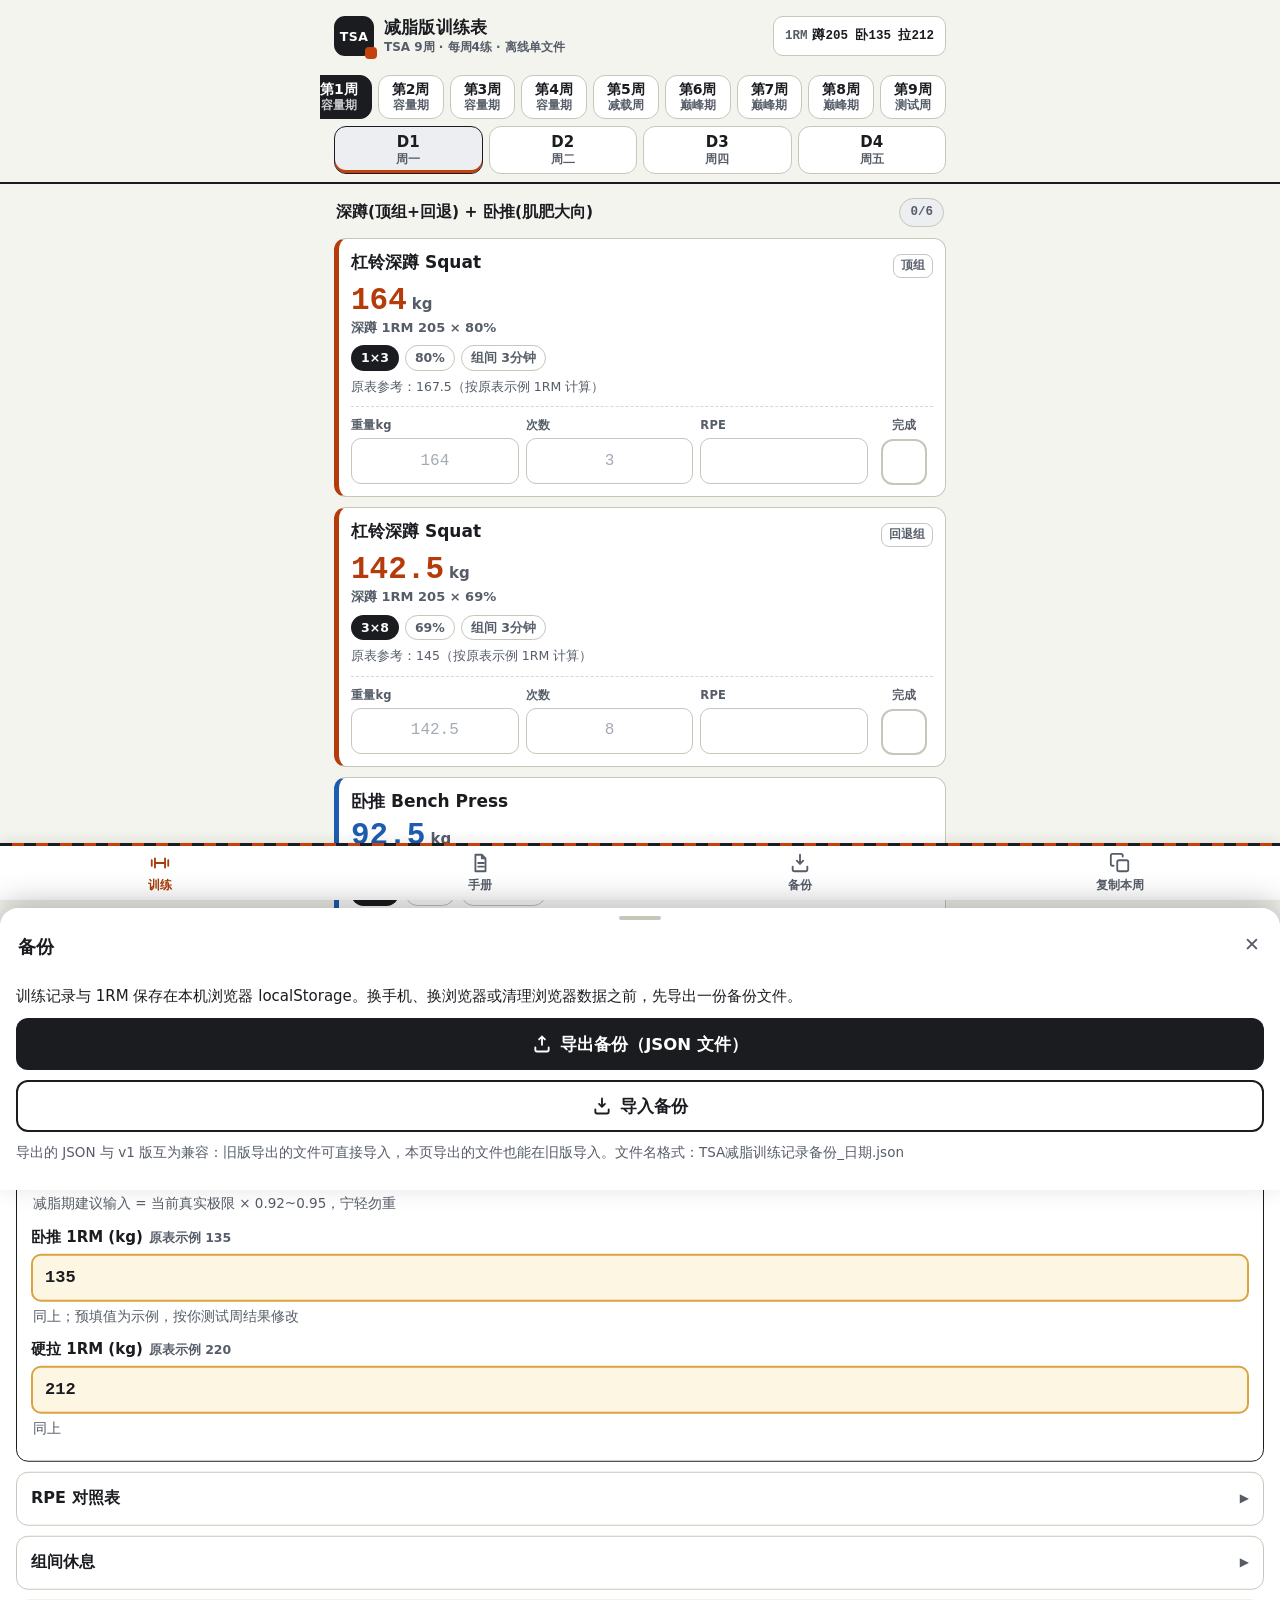
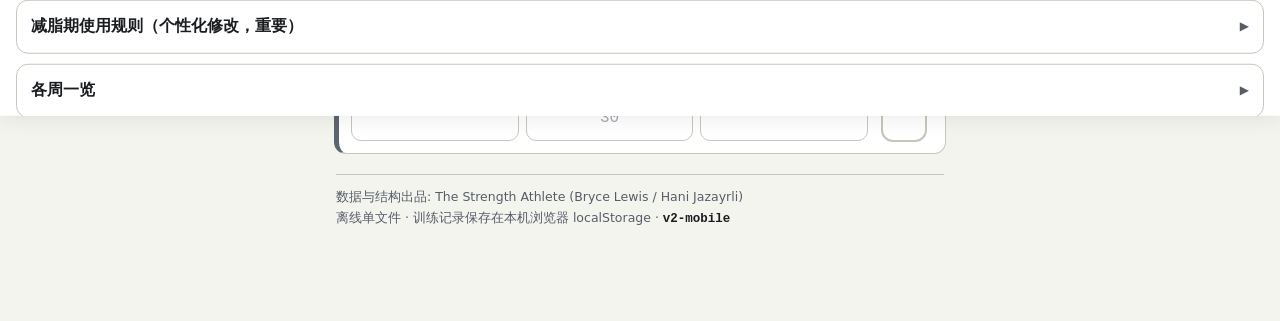
==== index.html @ 007a639c "Add files via upload" ====
<!DOCTYPE html>
<html lang="zh-CN">
<head>
<meta charset="UTF-8">
<meta name="viewport" content="width=device-width, initial-scale=1, viewport-fit=cover">
<meta name="color-scheme" content="light">
<meta name="generator" content="build_html_v2 v2-mobile">
<title>TSA 9周计划 · 减脂版训练表</title>
<style>
/* TSA 减脂版训练表 v2-mobile — industrial "iron & chalk" design system
   Tokens: all colors/spacing/radii/typography flow from :root. */
:root {
  --bg: #f4f4ef;
  --card: #ffffff;
  --ink: #1a1c20;
  --ink2: #565d68;
  --line: #d8d8cf;
  --line2: #c6c6bb;
  --accent: #c2410c;
  --accent-deep: #a63a08;
  --squat: #b53c0a;
  --bench: #1d5cb0;
  --dead: #0a7a48;
  --aux: #5c6570;
  --soft: #edeef1;
  --ok: #0a7a48;
  --ok-bg: #eef8f2;
  --warn-bg: #fdf3e7;
  --warn-bd: #eacba4;
  --warn-tx: #7a3808;
  --rm-bg: #fdf6e3;
  --rm-bd: #d9a441;
  --rm-bd2: #b07d1e;
  --r-card: 12px;
  --font: system-ui, -apple-system, "PingFang SC", "HarmonyOS Sans SC", "Microsoft YaHei", "Noto Sans CJK SC", sans-serif;
  --mono: ui-monospace, "SF Mono", SFMono-Regular, Menlo, Consolas, "Liberation Mono", "Courier New", monospace;
}

* { box-sizing: border-box; margin: 0; padding: 0; -webkit-tap-highlight-color: rgba(194, 65, 12, .14); }
html { -webkit-text-size-adjust: 100%; }
body {
  font-family: var(--font);
  font-size: 15px;
  line-height: 1.55;
  color: var(--ink);
  background: var(--bg);
  padding-bottom: calc(84px + env(safe-area-inset-bottom, 0px));
  word-break: break-word;
  overflow-wrap: anywhere;
}
button, input, textarea { font: inherit; color: inherit; }
button, .chip, .dtab, .navbtn, input, label { touch-action: manipulation; }
:focus-visible { outline: 3px solid rgba(194, 65, 12, .5); outline-offset: 2px; }
input[type="number"]::-webkit-outer-spin-button,
input[type="number"]::-webkit-inner-spin-button { -webkit-appearance: none; margin: 0; }
input[type="number"] { -moz-appearance: textfield; appearance: textfield; }

/* ---------- page head (scrolls away) ---------- */
.pagehead {
  display: flex; align-items: center; gap: 10px;
  padding: 16px 14px 10px;
  max-width: 640px; margin: 0 auto;
}
.logo {
  flex: none; width: 40px; height: 40px;
  background: var(--ink); color: #fff;
  border-radius: 11px;
  display: grid; place-content: center;
  font-size: 12.5px; font-weight: 900; letter-spacing: .04em;
  position: relative;
}
.logo::after {
  content: ""; position: absolute; right: -3px; bottom: -3px;
  width: 12px; height: 12px; background: var(--accent); border-radius: 4px;
}
.brand { flex: 1; min-width: 0; }
.brand .t { font-size: 17px; font-weight: 900; letter-spacing: .01em; line-height: 1.3; }
.brand .s { font-size: 12px; color: var(--ink2); font-weight: 600; }
.rmjump {
  flex: none; min-height: 40px;
  border: 1.5px solid var(--line2); background: var(--card);
  border-radius: 10px; padding: 4px 11px;
  font-size: 12.5px; font-weight: 700; color: var(--ink2);
  font-family: var(--mono);
  cursor: pointer; display: flex; align-items: center; gap: 5px;
}
.rmjump b { color: var(--ink); font-weight: 800; }

/* ---------- sticky bar: week chips + day tabs ---------- */
.sticky {
  position: sticky; top: 0; z-index: 40;
  background: var(--bg);
  border-bottom: 2px solid var(--ink);
  padding: 6px 0 8px;
}
.chips {
  display: flex; gap: 6px;
  overflow-x: auto;
  max-width: 640px; margin: 0 auto;
  padding: 2px 14px 7px;
  scrollbar-width: none;
  -webkit-overflow-scrolling: touch;
  scroll-snap-type: x proximity;
}
.chips::-webkit-scrollbar { display: none; }
.chip {
  flex: 0 0 auto; min-height: 44px;
  display: flex; flex-direction: column; align-items: center; justify-content: center;
  padding: 4px 13px;
  border-radius: 12px;
  border: 1.5px solid var(--line2);
  background: var(--card);
  scroll-snap-align: center;
  cursor: pointer;
}
.chip .w { font-size: 14px; font-weight: 800; line-height: 1.25; }
.chip .p { font-size: 11.5px; color: var(--ink2); line-height: 1.3; font-weight: 600; }
.chip.on { background: var(--ink); border-color: var(--ink); }
.chip.on .w { color: #fff; }
.chip.on .p { color: rgba(255, 255, 255, .78); }
.chip:active, .dtab:active, .navbtn:active { transform: translateY(1px); }

.daytabs {
  display: grid; grid-template-columns: repeat(4, 1fr); gap: 6px;
  max-width: 640px; margin: 0 auto;
  padding: 0 14px;
}
.dtab {
  min-height: 48px;
  border: 1.5px solid var(--line2);
  background: var(--card);
  border-radius: 12px;
  display: flex; flex-direction: column; align-items: center; justify-content: center;
  gap: 1px; cursor: pointer;
}
.dtab .d { font-size: 15px; font-weight: 800; line-height: 1.2; }
.dtab .wd { font-size: 11.5px; color: var(--ink2); font-weight: 600; line-height: 1.25; }
.dtab.on { background: var(--soft); border-color: var(--ink); box-shadow: inset 0 -3px 0 var(--accent); }

/* ---------- main flow ---------- */
.view { max-width: 640px; margin: 0 auto; padding: 12px 14px 0; }
.dayhead { display: flex; align-items: center; gap: 10px; padding: 2px 2px 11px; }
.dayhead .core { flex: 1; min-width: 0; font-size: 15.5px; font-weight: 800; line-height: 1.45; overflow-wrap: anywhere; }
.prog {
  flex: none; font-size: 12.5px; font-weight: 800; font-family: var(--mono);
  background: var(--soft); border: 1.5px solid var(--line2); color: var(--ink2);
  padding: 4px 10px; border-radius: 999px;
}
.prog.done { background: var(--ok-bg); border-color: var(--ok); color: var(--ok); }

.cards { display: flex; flex-direction: column; gap: 10px; }
.card {
  background: var(--card);
  border: 1.5px solid var(--line2);
  border-left: 5px solid var(--aux);
  border-radius: var(--r-card);
  padding: 12px 12px 11px;
  animation: rise .3s both;
  animation-delay: calc(var(--i) * 45ms);
}
.card.squat { border-left-color: var(--squat); }
.card.bench { border-left-color: var(--bench); }
.card.dead { border-left-color: var(--dead); }
.card.rest { border-left-color: var(--aux); background: var(--soft); }
.card.rest .c-name { color: var(--ink2); }
.card.done { background: #f6faf7; }
.card.done .c-name { color: var(--ink2); }
.card.done .hero .num { opacity: .55; }
@keyframes rise { from { opacity: 0; transform: translateY(7px); } to { opacity: 1; transform: none; } }
@media (prefers-reduced-motion: reduce) { .card { animation: none; } }

.c-head { display: flex; align-items: flex-start; gap: 8px; }
.c-name { font-size: 17px; font-weight: 650; line-height: 1.4; flex: 1; min-width: 0; overflow-wrap: anywhere; }
.tag {
  flex: none; margin-top: 3px;
  font-size: 11.5px; font-weight: 800; color: var(--ink2);
  border: 1.5px solid var(--line2); border-radius: 8px; padding: 2px 7px;
}

.c-hero { margin: 5px 0 2px; }
.hero { display: flex; align-items: baseline; gap: 5px; }
.hero .num {
  font-family: var(--mono); font-variant-numeric: tabular-nums;
  font-size: 31px; font-weight: 900; line-height: 1.15;
  color: var(--squat);
}
.card.bench .hero .num { color: var(--bench); }
.card.dead .hero .num { color: var(--dead); }
.hero .num.free { color: var(--ink); }
.hero .unit { font-size: 15px; font-weight: 800; color: var(--ink2); }
.hero-sub { font-size: 13px; color: var(--ink2); font-weight: 600; line-height: 1.45; }
button.hero-sub.warn-missing {
  border: 0; background: none; padding: 2px 0;
  color: var(--accent-deep); font-weight: 800;
  text-decoration: underline; cursor: pointer;
  min-height: 32px; text-align: left;
}

.chips-row { display: flex; flex-wrap: wrap; gap: 6px; margin-top: 8px; }
.chips-row:empty { display: none; }
.mchip {
  font-size: 12.5px; font-weight: 800;
  background: var(--ink); color: #fff;
  border-radius: 999px; padding: 3px 10px;
}
.chipx {
  font-size: 12.5px; font-weight: 700; color: var(--ink2);
  border: 1.5px solid var(--line2); border-radius: 999px; padding: 2px 9px;
}
.chipx.cap { color: var(--accent-deep); border-color: var(--accent); background: var(--warn-bg); }

.orig { font-size: 12.5px; color: var(--ink2); margin-top: 7px; font-weight: 500; line-height: 1.5; }
.c-note {
  margin-top: 8px; font-size: 15px; line-height: 1.5;
  color: var(--warn-tx); background: var(--warn-bg);
  border: 1px solid var(--warn-bd);
  border-radius: 9px; padding: 7px 10px;
  overflow-wrap: anywhere;
}
.c-note.n { color: var(--ink2); background: var(--soft); border-color: transparent; }

.logrow {
  display: grid;
  grid-template-columns: minmax(0, 1fr) minmax(0, 1fr) minmax(0, 1fr) 58px;
  gap: 7px; margin-top: 10px; padding-top: 10px;
  border-top: 1.5px dashed var(--line);
}
.lg { display: flex; flex-direction: column; gap: 3px; min-width: 0; }
.lg > span { font-size: 11.5px; font-weight: 800; color: var(--ink2); letter-spacing: .02em; }
.lg input[type="number"] {
  width: 100%; min-height: 46px;
  border: 1.5px solid var(--line2); border-radius: 10px;
  background: #fff;
  font-size: 16px; font-weight: 700; font-family: var(--mono);
  padding: 4px 6px; text-align: center;
}
.lg input[type="number"]:focus { outline: 3px solid #f3c9a8; border-color: var(--accent-deep); }
.lg input[type="number"]::placeholder { color: #a4aab4; font-weight: 500; }
.lg input[type="number"][data-filled="1"] { border-color: var(--ok); background: var(--ok-bg); }
.lg.check { align-items: center; }
.lg.check input[type="checkbox"] {
  appearance: none; -webkit-appearance: none;
  width: 46px; height: 46px;
  border: 2px solid var(--line2); border-radius: 12px;
  background: #fff;
  display: grid; place-content: center;
  cursor: pointer; margin-top: 1px;
}
.lg.check input[type="checkbox"]:checked { background: var(--ok); border-color: var(--ok); animation: pop .16s; }
.lg.check input[type="checkbox"]:checked::after { content: "✓"; color: #fff; font-size: 22px; font-weight: 900; }
@keyframes pop { 50% { transform: scale(1.1); } }

.fallback-ta {
  width: 100%; min-height: 200px; margin: 10px 0;
  border: 1.5px solid var(--line2); border-radius: 10px;
  padding: 10px; font-family: var(--mono); font-size: 13px; line-height: 1.5;
}

.foot {
  margin: 20px 2px 8px; padding-top: 12px;
  border-top: 1.5px solid var(--line2);
  font-size: 12.5px; color: var(--ink2); line-height: 1.65;
}
.foot b { color: var(--ink); font-family: var(--mono); font-weight: 800; }

/* ---------- bottom nav (candy-stripe top edge = signature) ---------- */
.bnav {
  position: fixed; left: 0; right: 0; bottom: 0; z-index: 50;
  background: var(--card);
  box-shadow: 0 -2px 12px rgba(0, 0, 0, .09);
  padding-bottom: env(safe-area-inset-bottom, 0px);
}
.bnav::before {
  content: ""; display: block; height: 3px;
  background: repeating-linear-gradient(90deg, var(--ink) 0 12px, var(--accent) 12px 24px);
}
.bnav .row { display: grid; grid-template-columns: repeat(4, 1fr); }
.navbtn {
  min-height: 54px;
  display: flex; flex-direction: column; align-items: center; justify-content: center;
  gap: 2px;
  background: none; border: 0;
  color: var(--ink2);
  font-size: 12px; font-weight: 700;
  cursor: pointer;
}
.navbtn svg { width: 22px; height: 22px; stroke: currentColor; fill: none; stroke-width: 2; stroke-linecap: round; stroke-linejoin: round; }
.navbtn.on { color: var(--accent-deep); }

/* ---------- sheets ---------- */
.backdrop {
  position: fixed; inset: 0; z-index: 58;
  background: rgba(23, 25, 29, .45);
  opacity: 0; pointer-events: none; transition: opacity .22s;
}
.backdrop.show { opacity: 1; pointer-events: auto; }
.sheet {
  position: fixed; left: 0; right: 0; bottom: 0; z-index: 60;
  background: var(--card);
  border-radius: 18px 18px 0 0;
  transform: translateY(103%);
  transition: transform .26s cubic-bezier(.32, .72, .24, 1);
  max-height: 88vh;
  display: flex; flex-direction: column;
  box-shadow: 0 -8px 30px rgba(0, 0, 0, .18);
}
.sheet.open { transform: translateY(0); }
.sheet-grab { width: 42px; height: 4px; border-radius: 99px; background: var(--line2); margin: 8px auto 0; flex: none; }
.sheet-head { display: flex; align-items: center; gap: 10px; padding: 8px 18px 8px; flex: none; }
.sheet-head h2 { font-size: 18px; font-weight: 800; flex: 1; }
.sheet-x {
  width: 44px; height: 44px; margin: -6px -12px 0 0;
  border: 0; background: none;
  font-size: 19px; color: var(--ink2);
  display: grid; place-content: center; cursor: pointer;
}
.sheet-body {
  overflow-y: auto; -webkit-overflow-scrolling: touch;
  padding: 2px 16px calc(22px + env(safe-area-inset-bottom, 0px));
}

/* manual accordion sections */
.msec { border: 1.5px solid var(--line2); border-radius: 12px; margin: 10px 0; background: var(--card); overflow: hidden; }
.msec.open { border-color: var(--ink); }
.msec-h {
  width: 100%; min-height: 52px;
  display: flex; align-items: center; gap: 10px;
  padding: 10px 14px;
  background: none; border: 0; text-align: left;
  font-size: 16px; font-weight: 800;
  cursor: pointer;
}
.msec-h .chev { margin-left: auto; flex: none; color: var(--ink2); font-size: 12px; transition: transform .18s; }
.msec.open .msec-h .chev { transform: rotate(90deg); }
.msec-b { display: none; padding: 2px 14px 12px; }
.msec.open .msec-b { display: block; }
.msec-b p {
  font-size: 15px; line-height: 1.6;
  margin: 6px 0; padding: 7px 10px;
  background: var(--soft);
  border-left: 4px solid var(--ink);
  border-radius: 0 8px 8px 0;
  overflow-wrap: anywhere;
}
.msec-b p.warn { border-left-color: var(--accent); background: var(--warn-bg); color: var(--warn-tx); }
.msec-b p.plain { background: none; border: 0; padding: 4px 2px; color: var(--ink2); }

.rmrow { margin: 12px 0 4px; }
.rmrow label { display: flex; align-items: baseline; gap: 6px; flex-wrap: wrap; margin-bottom: 5px; }
.rmrow label .lb { font-size: 15px; font-weight: 800; }
.rmrow label .cap { font-size: 12.5px; color: var(--ink2); font-weight: 600; }
.rmrow input {
  width: 100%; min-height: 48px;
  border: 2px solid var(--rm-bd);
  background: var(--rm-bg);
  border-radius: 10px;
  padding: 6px 12px;
  font-size: 17px; font-weight: 800; font-family: var(--mono);
}
.rmrow input:focus { outline: 3px solid #f0c778; border-color: var(--rm-bd2); }
.rmrow .hint { font-size: 13.5px; color: var(--ink2); margin: 4px 2px 10px; line-height: 1.5; }

/* backup sheet */
.bdesc { font-size: 15px; line-height: 1.6; color: var(--ink); margin: 8px 0 4px; }
.bnote { font-size: 13.5px; line-height: 1.6; color: var(--ink2); margin: 8px 0 4px; }
.bigbtn {
  width: 100%; min-height: 52px;
  border: 0; border-radius: 12px;
  font-size: 16.5px; font-weight: 800;
  display: flex; align-items: center; justify-content: center; gap: 8px;
  cursor: pointer; margin: 10px 0;
}
.bigbtn.dark { background: var(--ink); color: #fff; }
.bigbtn.ghost { background: none; border: 2px solid var(--ink); color: var(--ink); }
.bigbtn:active { transform: translateY(1px); }
.bigbtn svg { width: 20px; height: 20px; stroke: currentColor; fill: none; stroke-width: 2.2; stroke-linecap: round; stroke-linejoin: round; }

/* toast */
.toast {
  position: fixed; left: 50%;
  bottom: calc(84px + env(safe-area-inset-bottom, 0px));
  transform: translateX(-50%);
  background: rgba(22, 24, 28, .94); color: #fff;
  font-size: 15px; font-weight: 700;
  padding: 11px 18px; border-radius: 999px;
  z-index: 99;
  opacity: 0; pointer-events: none; transition: opacity .25s;
  max-width: 88vw; text-align: center;
}
.toast.show { opacity: 1; }

</style>
<link rel="manifest" href="manifest.webmanifest">
<meta name="theme-color" content="#17181c">
<link rel="icon" href="data:image/svg+xml,%3Csvg%20xmlns='http://www.w3.org/2000/svg'%20viewBox='0%200%2064%2064'%3E%3Crect%20width='64'%20height='64'%20rx='12'%20fill='%2317181c'/%3E%3Ctext%20x='32'%20y='44'%20font-size='26'%20text-anchor='middle'%20fill='%23f5a623'%20font-family='sans-serif'%20font-weight='bold'%3ETSA%3C/text%3E%3C/svg%3E">
<script>if(location.protocol.startsWith('http')&&'serviceWorker' in navigator){window.addEventListener('load',function(){navigator.serviceWorker.register('sw.js').catch(function(){});});}</script>
</head>
<body>
<div class="pagehead">
  <div class="logo">TSA</div>
  <div class="brand">
    <div class="t">减脂版训练表</div>
    <div class="s">TSA 9周 · 每周4练 · 离线单文件</div>
  </div>
  <button class="rmjump" id="rmJump" type="button" aria-label="打开手册，设置三大项1RM">1RM <b id="rmSum"></b></button>
</div>

<header class="sticky">
  <div class="chips" id="weekChips" role="tablist" aria-label="选择周"></div>
  <div class="daytabs" id="dayTabs" role="tablist" aria-label="选择训练日"></div>
</header>

<main class="view" id="view">
  <div class="dayhead" id="dayHead"></div>
  <div class="cards" id="cards"></div>
  <footer class="foot">
    <div>数据与结构出品: The Strength Athlete (Bryce Lewis / Hani Jazayrli)</div>
    <div>离线单文件 · 训练记录保存在本机浏览器 localStorage · <b>v2-mobile</b></div>
  </footer>
</main>

<nav class="bnav" id="bnav" aria-label="主导航">
  <div class="row">
    <button class="navbtn on" data-nav="train" type="button">
      <svg viewBox="0 0 24 24" aria-hidden="true"><path d="M3 9v6M6.5 7v10M17.5 7v10M21 9v6M6.5 12h11"/></svg>
      <span>训练</span>
    </button>
    <button class="navbtn" data-nav="manual" type="button">
      <svg viewBox="0 0 24 24" aria-hidden="true"><path d="M7 3h7l4 4v14H7z M14 3v4h4 M10 12h6M10 16h6"/></svg>
      <span>手册</span>
    </button>
    <button class="navbtn" data-nav="backup" type="button">
      <svg viewBox="0 0 24 24" aria-hidden="true"><path d="M12 3v10m0 0l-3.5-3.5M12 13l3.5-3.5 M4 16v3a2 2 0 002 2h12a2 2 0 002-2v-3"/></svg>
      <span>备份</span>
    </button>
    <button class="navbtn" data-nav="copy" type="button" aria-label="复制本周记录">
      <svg viewBox="0 0 24 24" aria-hidden="true"><rect x="9" y="9" width="12" height="12" rx="2"/><path d="M5 15H4a2 2 0 01-2-2V4a2 2 0 012-2h9a2 2 0 012 2v1"/></svg>
      <span>复制本周</span>
    </button>
  </div>
</nav>

<div class="backdrop" id="backdrop"></div>

<section class="sheet" id="sheetManual" role="dialog" aria-label="手册">
  <div class="sheet-grab"></div>
  <div class="sheet-head">
    <h2>手册</h2>
    <button class="sheet-x" data-close="1" type="button" aria-label="关闭手册">✕</button>
  </div>
  <div class="sheet-body" id="manualBody"></div>
</section>

<section class="sheet" id="sheetBackup" role="dialog" aria-label="备份">
  <div class="sheet-grab"></div>
  <div class="sheet-head">
    <h2>备份</h2>
    <button class="sheet-x" data-close="1" type="button" aria-label="关闭备份">✕</button>
  </div>
  <div class="sheet-body">
    <p class="bdesc">训练记录与 1RM 保存在本机浏览器 localStorage。换手机、换浏览器或清理浏览器数据之前，先导出一份备份文件。</p>
    <button class="bigbtn dark" id="btnExport" type="button">
      <svg viewBox="0 0 24 24" aria-hidden="true"><path d="M12 13V3m0 0L8.5 6.5M12 3l3.5 3.5 M4 16v3a2 2 0 002 2h12a2 2 0 002-2v-3"/></svg>
      导出备份（JSON 文件）
    </button>
    <button class="bigbtn ghost" id="btnImport" type="button">
      <svg viewBox="0 0 24 24" aria-hidden="true"><path d="M12 3v10m0 0l-3.5-3.5M12 13l3.5-3.5 M4 16v3a2 2 0 002 2h12a2 2 0 002-2v-3"/></svg>
      导入备份
    </button>
    <p class="bnote">导出的 JSON 与 v1 版互为兼容：旧版导出的文件可直接导入，本页导出的文件也能在旧版导入。文件名格式：TSA减脂训练记录备份_日期.json</p>
  </div>
</section>

<div class="toast" id="toast" role="status" aria-live="polite"></div>
<input type="file" id="fileImport" accept=".json,application/json" hidden>

<script>
"use strict";
var DATA = {
 "intro": {
  "lines": [
   {
    "t": "h",
    "x": "TSA 9周中级力量举计划 v2.0（中文版）"
   },
   {
    "t": "h",
    "x": "出品: The Strength Athlete (Bryce Lewis / Hani Jazayrli) | 数据源自官方 v2.0"
   },
   {
    "t": "h",
    "x": "结构: W1-4容量期 → W5减载 → W6-8巅峰期 → W9测试周 | 每周4练: 深蹲2次/卧推3次/硬拉2次(含暂停拉)"
   },
   {
    "t": "h",
    "x": "第一步：在下方黄色格填入你的 1RM（kg），全表重量自动计算"
   },
   {
    "t": "h",
    "x": "深蹲 1RM (kg)"
   },
   {
    "t": "p",
    "x": "210"
   },
   {
    "t": "p",
    "x": "减脂期建议输入 = 当前真实极限 × 0.92~0.95，宁轻勿重"
   },
   {
    "t": "h",
    "x": "卧推 1RM (kg)"
   },
   {
    "t": "p",
    "x": "135"
   },
   {
    "t": "p",
    "x": "同上；预填值为示例，按你测试周结果修改"
   },
   {
    "t": "h",
    "x": "硬拉 1RM (kg)"
   },
   {
    "t": "p",
    "x": "220"
   },
   {
    "t": "p",
    "x": "同上"
   },
   {
    "t": "h",
    "x": "RPE 对照表"
   },
   {
    "t": "h",
    "x": "RPE 10 = 极限，再也做不了1次 | RPE 9 = 还能做1次 | RPE 8 = 还能做2次 | RPE 7 = 还能做3次"
   },
   {
    "t": "h",
    "x": "带 RPE 的组不指定重量：选一个做完后余力达标的重量。RPE 单次用爬坡法找：每把涨约5%，RPE逐把+1，到目标RPE为止"
   },
   {
    "t": "h",
    "x": "组间休息"
   },
   {
    "t": "h",
    "x": "主项顶组 3-5分钟 | 回退组/主项容量组 2-3分钟 | 辅助 60-90秒"
   },
   {
    "t": "h",
    "x": "减脂期使用规则（个性化修改，重要）"
   },
   {
    "t": "h",
    "x": "1. W6-8 巅峰期顶组 RPE 封顶 8-8.5（原计划的 @9 不做）；W9 第4天不测真极限，改做 RPE 8-9 重单次"
   },
   {
    "t": "h",
    "x": "2. 减脂期 1RM 输入值用真实极限的 92-95%，让整个标尺偏轻；两个周期之间不加重"
   },
   {
    "t": "h",
    "x": "3. 时间压缩: D3 辅助可砍到2个动作; D2 卧推 W1-4 可由5×4减为4×4"
   },
   {
    "t": "h",
    "x": "4. 肩部补充(置换不追加): D3 用站姿实力推 3×5-8 @RPE7 替换腿举; D2 结束加面拉 3×15-20"
   },
   {
    "t": "h",
    "x": "5. 警报信号: 同重量 RPE 连续两周明显变重 → 缩减缺口或插入维持周; 力量连降2-3周 → 回检饮食"
   },
   {
    "t": "h",
    "x": "各周一览"
   },
   {
    "t": "h",
    "x": "W1-4 容量期: 重量每周+2~3%，感觉应该'中等偏轻'，W1如果觉得重说明1RM输高了"
   },
   {
    "t": "h",
    "x": "W5 减载: 不许跳过——前4周攒的疲劳靠这周释放，巅峰期才出得来"
   },
   {
    "t": "h",
    "x": "W6-8 巅峰期: 顶组按RPE走，回退组按百分比走; W9 测试周: 前两天轻量，第3天休息，第4天测试"
   },
   {
    "t": "h",
    "x": "参考: 官方免费页 thestrengthathlete.com/freebies | 介绍 liftvault.com/programs/powerlifting/tsa-9-week-intermediate-program/"
   }
  ]
 },
 "weeks": [
  {
   "n": 1,
   "title": "第 1 周 — 容量期",
   "days": [
    {
     "title": "第 1 天 — 深蹲(顶组+回退) + 卧推(肌肥大向) — 建议周一",
     "ex": [
      {
       "name": "杠铃深蹲 Squat",
       "sets": "1×3",
       "intensity": "80%",
       "rest": "3分钟",
       "note": "顶组",
       "family": "squat",
       "pct": 80.0,
       "rpe": false,
       "orig": "167.5"
      },
      {
       "name": "杠铃深蹲 Squat",
       "sets": "3×8",
       "intensity": "69%",
       "rest": "3分钟",
       "note": "回退组",
       "family": "squat",
       "pct": 69.0,
       "rpe": false,
       "orig": "145"
      },
      {
       "name": "卧推 Bench Press",
       "sets": "3×8",
       "intensity": "69%",
       "rest": "2分钟",
       "note": "",
       "family": "bench",
       "pct": 69.0,
       "rpe": false,
       "orig": "92.5"
      },
      {
       "name": "窄距卧推 Close-Grip Bench",
       "sets": "3×6",
       "intensity": "RPE 7",
       "rest": "2分钟",
       "note": "",
       "family": "bench",
       "pct": null,
       "rpe": true,
       "orig": "按RPE自选"
      },
      {
       "name": "上斜哑铃划船(胸托) Incline Row",
       "sets": "4×10-12",
       "intensity": "RPE 7",
       "rest": "90秒",
       "note": "",
       "family": "none",
       "pct": null,
       "rpe": true,
       "orig": "按RPE自选"
      },
      {
       "name": "弹力带反向飞鸟 Band Pull-Apart",
       "sets": "3×30",
       "intensity": "",
       "rest": "60秒",
       "note": "",
       "family": "none",
       "pct": null,
       "rpe": false,
       "orig": ""
      }
     ]
    },
    {
     "title": "第 2 天 — 硬拉 + 卧推(爆发力向) — 建议周二",
     "ex": [
      {
       "name": "硬拉 Deadlift",
       "sets": "4×5",
       "intensity": "74%",
       "rest": "3分钟",
       "note": "",
       "family": "dead",
       "pct": 74.0,
       "rpe": false,
       "orig": "162.5"
      },
      {
       "name": "卧推 Bench Press",
       "sets": "5×4",
       "intensity": "72%",
       "rest": "2分钟",
       "note": "",
       "family": "bench",
       "pct": 72.0,
       "rpe": false,
       "orig": "97.5"
      },
      {
       "name": "潘德雷划船 Pendlay Row",
       "sets": "3×5-7",
       "intensity": "RPE 7.5",
       "rest": "90秒",
       "note": "",
       "family": "none",
       "pct": null,
       "rpe": true,
       "orig": "按RPE自选"
      },
      {
       "name": "罗马椅背屈伸 Back Extension",
       "sets": "3×10-12",
       "intensity": "RPE 7.5",
       "rest": "90秒",
       "note": "",
       "family": "none",
       "pct": null,
       "rpe": true,
       "orig": "按RPE自选"
      },
      {
       "name": "引体向上 Pull-Up",
       "sets": "3×10",
       "intensity": "RPE 8.5",
       "rest": "90秒",
       "note": "",
       "family": "none",
       "pct": null,
       "rpe": true,
       "orig": "按RPE自选"
      }
     ]
    },
    {
     "title": "第 3 天 — 深蹲(容量) + 辅助 — 建议周四",
     "ex": [
      {
       "name": "杠铃深蹲 Squat",
       "sets": "6×4",
       "intensity": "73%",
       "rest": "3分钟",
       "note": "",
       "family": "squat",
       "pct": 73.0,
       "rpe": false,
       "orig": "152.5"
      },
      {
       "name": "哑铃飞鸟 Chest Fly",
       "sets": "3×8-10",
       "intensity": "RPE 7",
       "rest": "90秒",
       "note": "",
       "family": "none",
       "pct": null,
       "rpe": true,
       "orig": "按RPE自选"
      },
      {
       "name": "腿举 Leg Press",
       "sets": "3×8-10",
       "intensity": "RPE 7.5",
       "rest": "90秒",
       "note": "",
       "family": "none",
       "pct": null,
       "rpe": true,
       "orig": "按RPE自选"
      },
      {
       "name": "上斜哑铃划船(胸托) Incline Row",
       "sets": "3×10-12",
       "intensity": "RPE 8",
       "rest": "90秒",
       "note": "",
       "family": "none",
       "pct": null,
       "rpe": true,
       "orig": "按RPE自选"
      },
      {
       "name": "哑铃侧平举 Lateral Raise",
       "sets": "3×12-15",
       "intensity": "RPE 7.5",
       "rest": "60秒",
       "note": "",
       "family": "none",
       "pct": null,
       "rpe": true,
       "orig": "按RPE自选"
      }
     ]
    },
    {
     "title": "第 4 天 — 卧推(单次+回退) + 暂停硬拉 — 建议周五",
     "ex": [
      {
       "name": "卧推 Bench Press",
       "sets": "1×1",
       "intensity": "RPE 7",
       "rest": "3分钟",
       "note": "顶组单次",
       "family": "bench",
       "pct": null,
       "rpe": true,
       "orig": "按RPE自选(约 120 kg)"
      },
      {
       "name": "卧推 Bench Press",
       "sets": "3×5",
       "intensity": "77%",
       "rest": "3分钟",
       "note": "回退组",
       "family": "bench",
       "pct": 77.0,
       "rpe": false,
       "orig": "105"
      },
      {
       "name": "暂停硬拉(离地约2.5cm停住) Paused Deadlift",
       "sets": "4×4",
       "intensity": "67%(硬拉1RM)",
       "rest": "3分钟",
       "note": "",
       "family": "dead",
       "pct": 67.0,
       "rpe": false,
       "orig": "147.5"
      },
      {
       "name": "抬腿卧推(无腿驱动) Legs-Up Bench",
       "sets": "3×6",
       "intensity": "RPE 7",
       "rest": "2分钟",
       "note": "",
       "family": "bench",
       "pct": null,
       "rpe": true,
       "orig": "按RPE自选"
      },
      {
       "name": "俯身杠铃划船 Bent-Over Row",
       "sets": "3×6-8",
       "intensity": "RPE 8",
       "rest": "90秒",
       "note": "",
       "family": "none",
       "pct": null,
       "rpe": true,
       "orig": "按RPE自选"
      },
      {
       "name": "高位下拉 Lat Pulldown",
       "sets": "3×10-12",
       "intensity": "RPE 8.5",
       "rest": "90秒",
       "note": "",
       "family": "none",
       "pct": null,
       "rpe": true,
       "orig": "按RPE自选"
      }
     ]
    }
   ]
  },
  {
   "n": 2,
   "title": "第 2 周 — 容量期",
   "days": [
    {
     "title": "第 1 天 — 深蹲(顶组+回退) + 卧推(肌肥大向) — 建议周一",
     "ex": [
      {
       "name": "杠铃深蹲 Squat",
       "sets": "1×3",
       "intensity": "82%",
       "rest": "3分钟",
       "note": "顶组",
       "family": "squat",
       "pct": 82.0,
       "rpe": false,
       "orig": "172.5"
      },
      {
       "name": "杠铃深蹲 Squat",
       "sets": "3×8",
       "intensity": "71%",
       "rest": "3分钟",
       "note": "回退组",
       "family": "squat",
       "pct": 71.0,
       "rpe": false,
       "orig": "150"
      },
      {
       "name": "卧推 Bench Press",
       "sets": "3×8",
       "intensity": "71%",
       "rest": "2分钟",
       "note": "",
       "family": "bench",
       "pct": 71.0,
       "rpe": false,
       "orig": "95"
      },
      {
       "name": "窄距卧推 Close-Grip Bench",
       "sets": "3×6",
       "intensity": "RPE 7.5",
       "rest": "2分钟",
       "note": "",
       "family": "bench",
       "pct": null,
       "rpe": true,
       "orig": "按RPE自选"
      },
      {
       "name": "上斜哑铃划船(胸托) Incline Row",
       "sets": "4×10-12",
       "intensity": "RPE 7",
       "rest": "90秒",
       "note": "",
       "family": "none",
       "pct": null,
       "rpe": true,
       "orig": "按RPE自选"
      },
      {
       "name": "弹力带反向飞鸟 Band Pull-Apart",
       "sets": "3×30",
       "intensity": "",
       "rest": "60秒",
       "note": "",
       "family": "none",
       "pct": null,
       "rpe": false,
       "orig": ""
      }
     ]
    },
    {
     "title": "第 2 天 — 硬拉 + 卧推(爆发力向) — 建议周二",
     "ex": [
      {
       "name": "硬拉 Deadlift",
       "sets": "5×5",
       "intensity": "77%",
       "rest": "3分钟",
       "note": "",
       "family": "dead",
       "pct": 77.0,
       "rpe": false,
       "orig": "170"
      },
      {
       "name": "卧推 Bench Press",
       "sets": "5×4",
       "intensity": "74%",
       "rest": "2分钟",
       "note": "",
       "family": "bench",
       "pct": 74.0,
       "rpe": false,
       "orig": "100"
      },
      {
       "name": "潘德雷划船 Pendlay Row",
       "sets": "3×5-7",
       "intensity": "RPE 7.5",
       "rest": "90秒",
       "note": "",
       "family": "none",
       "pct": null,
       "rpe": true,
       "orig": "按RPE自选"
      },
      {
       "name": "罗马椅背屈伸 Back Extension",
       "sets": "3×10-12",
       "intensity": "RPE 7.5",
       "rest": "90秒",
       "note": "",
       "family": "none",
       "pct": null,
       "rpe": true,
       "orig": "按RPE自选"
      },
      {
       "name": "引体向上 Pull-Up",
       "sets": "3×10",
       "intensity": "RPE 8.5",
       "rest": "90秒",
       "note": "",
       "family": "none",
       "pct": null,
       "rpe": true,
       "orig": "按RPE自选"
      }
     ]
    },
    {
     "title": "第 3 天 — 深蹲(容量) + 辅助 — 建议周四",
     "ex": [
      {
       "name": "杠铃深蹲 Squat",
       "sets": "6×4",
       "intensity": "75%",
       "rest": "3分钟",
       "note": "",
       "family": "squat",
       "pct": 75.0,
       "rpe": false,
       "orig": "157.5"
      },
      {
       "name": "哑铃飞鸟 Chest Fly",
       "sets": "3×8-10",
       "intensity": "RPE 7",
       "rest": "90秒",
       "note": "",
       "family": "none",
       "pct": null,
       "rpe": true,
       "orig": "按RPE自选"
      },
      {
       "name": "腿举 Leg Press",
       "sets": "3×8-10",
       "intensity": "RPE 7.5",
       "rest": "90秒",
       "note": "",
       "family": "none",
       "pct": null,
       "rpe": true,
       "orig": "按RPE自选"
      },
      {
       "name": "上斜哑铃划船(胸托) Incline Row",
       "sets": "3×10-12",
       "intensity": "RPE 8",
       "rest": "90秒",
       "note": "",
       "family": "none",
       "pct": null,
       "rpe": true,
       "orig": "按RPE自选"
      },
      {
       "name": "哑铃侧平举 Lateral Raise",
       "sets": "3×12-15",
       "intensity": "RPE 7.5",
       "rest": "60秒",
       "note": "",
       "family": "none",
       "pct": null,
       "rpe": true,
       "orig": "按RPE自选"
      }
     ]
    },
    {
     "title": "第 4 天 — 卧推(单次+回退) + 暂停硬拉 — 建议周五",
     "ex": [
      {
       "name": "卧推 Bench Press",
       "sets": "1×1",
       "intensity": "RPE 7.5",
       "rest": "3分钟",
       "note": "顶组单次",
       "family": "bench",
       "pct": null,
       "rpe": true,
       "orig": "按RPE自选(约 122.5 kg)"
      },
      {
       "name": "卧推 Bench Press",
       "sets": "3×5",
       "intensity": "79%",
       "rest": "3分钟",
       "note": "回退组",
       "family": "bench",
       "pct": 79.0,
       "rpe": false,
       "orig": "107.5"
      },
      {
       "name": "暂停硬拉(离地约2.5cm停住) Paused Deadlift",
       "sets": "4×4",
       "intensity": "69%(硬拉1RM)",
       "rest": "3分钟",
       "note": "",
       "family": "dead",
       "pct": 69.0,
       "rpe": false,
       "orig": "152.5"
      },
      {
       "name": "抬腿卧推(无腿驱动) Legs-Up Bench",
       "sets": "3×6",
       "intensity": "RPE 7.5",
       "rest": "2分钟",
       "note": "",
       "family": "bench",
       "pct": null,
       "rpe": true,
       "orig": "按RPE自选"
      },
      {
       "name": "俯身杠铃划船 Bent-Over Row",
       "sets": "3×6-8",
       "intensity": "RPE 8",
       "rest": "90秒",
       "note": "",
       "family": "none",
       "pct": null,
       "rpe": true,
       "orig": "按RPE自选"
      },
      {
       "name": "高位下拉 Lat Pulldown",
       "sets": "3×10-12",
       "intensity": "RPE 8.5",
       "rest": "90秒",
       "note": "",
       "family": "none",
       "pct": null,
       "rpe": true,
       "orig": "按RPE自选"
      }
     ]
    }
   ]
  },
  {
   "n": 3,
   "title": "第 3 周 — 容量期",
   "days": [
    {
     "title": "第 1 天 — 深蹲(顶组+回退) + 卧推(肌肥大向) — 建议周一",
     "ex": [
      {
       "name": "杠铃深蹲 Squat",
       "sets": "1×3",
       "intensity": "84%",
       "rest": "3分钟",
       "note": "顶组",
       "family": "squat",
       "pct": 84.0,
       "rpe": false,
       "orig": "177.5"
      },
      {
       "name": "杠铃深蹲 Squat",
       "sets": "3×7",
       "intensity": "73%",
       "rest": "3分钟",
       "note": "回退组",
       "family": "squat",
       "pct": 73.0,
       "rpe": false,
       "orig": "152.5"
      },
      {
       "name": "卧推 Bench Press",
       "sets": "4×7",
       "intensity": "73%",
       "rest": "2分钟",
       "note": "",
       "family": "bench",
       "pct": 73.0,
       "rpe": false,
       "orig": "97.5"
      },
      {
       "name": "窄距卧推 Close-Grip Bench",
       "sets": "3×6",
       "intensity": "RPE 8",
       "rest": "2分钟",
       "note": "",
       "family": "bench",
       "pct": null,
       "rpe": true,
       "orig": "按RPE自选"
      },
      {
       "name": "上斜哑铃划船(胸托) Incline Row",
       "sets": "4×10-12",
       "intensity": "RPE 7",
       "rest": "90秒",
       "note": "",
       "family": "none",
       "pct": null,
       "rpe": true,
       "orig": "按RPE自选"
      },
      {
       "name": "弹力带反向飞鸟 Band Pull-Apart",
       "sets": "3×30",
       "intensity": "",
       "rest": "60秒",
       "note": "",
       "family": "none",
       "pct": null,
       "rpe": false,
       "orig": ""
      }
     ]
    },
    {
     "title": "第 2 天 — 硬拉 + 卧推(爆发力向) — 建议周二",
     "ex": [
      {
       "name": "硬拉 Deadlift",
       "sets": "5×4",
       "intensity": "79%",
       "rest": "3分钟",
       "note": "",
       "family": "dead",
       "pct": 79.0,
       "rpe": false,
       "orig": "175"
      },
      {
       "name": "卧推 Bench Press",
       "sets": "5×4",
       "intensity": "76%",
       "rest": "2分钟",
       "note": "",
       "family": "bench",
       "pct": 76.0,
       "rpe": false,
       "orig": "102.5"
      },
      {
       "name": "潘德雷划船 Pendlay Row",
       "sets": "3×5-7",
       "intensity": "RPE 7.5",
       "rest": "90秒",
       "note": "",
       "family": "none",
       "pct": null,
       "rpe": true,
       "orig": "按RPE自选"
      },
      {
       "name": "引体向上 Pull-Up",
       "sets": "3×12",
       "intensity": "RPE 8.5",
       "rest": "90秒",
       "note": "",
       "family": "none",
       "pct": null,
       "rpe": true,
       "orig": "按RPE自选"
      },
      {
       "name": "罗马椅背屈伸 Back Extension",
       "sets": "3×10-12",
       "intensity": "RPE 7.5",
       "rest": "90秒",
       "note": "",
       "family": "none",
       "pct": null,
       "rpe": true,
       "orig": "按RPE自选"
      }
     ]
    },
    {
     "title": "第 3 天 — 深蹲(容量) + 辅助 — 建议周四",
     "ex": [
      {
       "name": "杠铃深蹲 Squat",
       "sets": "6×4",
       "intensity": "77%",
       "rest": "3分钟",
       "note": "",
       "family": "squat",
       "pct": 77.0,
       "rpe": false,
       "orig": "162.5"
      },
      {
       "name": "哑铃飞鸟 Chest Fly",
       "sets": "3×8-10",
       "intensity": "RPE 8",
       "rest": "90秒",
       "note": "",
       "family": "none",
       "pct": null,
       "rpe": true,
       "orig": "按RPE自选"
      },
      {
       "name": "腿举 Leg Press",
       "sets": "3×8-10",
       "intensity": "RPE 7.5",
       "rest": "90秒",
       "note": "",
       "family": "none",
       "pct": null,
       "rpe": true,
       "orig": "按RPE自选"
      },
      {
       "name": "上斜哑铃划船(胸托) Incline Row",
       "sets": "3×10-12",
       "intensity": "RPE 8",
       "rest": "90秒",
       "note": "",
       "family": "none",
       "pct": null,
       "rpe": true,
       "orig": "按RPE自选"
      },
      {
       "name": "哑铃侧平举 Lateral Raise",
       "sets": "3×12-15",
       "intensity": "RPE 7.5",
       "rest": "60秒",
       "note": "",
       "family": "none",
       "pct": null,
       "rpe": true,
       "orig": "按RPE自选"
      }
     ]
    },
    {
     "title": "第 4 天 — 卧推(单次+回退) + 暂停硬拉 — 建议周五",
     "ex": [
      {
       "name": "卧推 Bench Press",
       "sets": "1×1",
       "intensity": "RPE 8",
       "rest": "3分钟",
       "note": "顶组单次",
       "family": "bench",
       "pct": null,
       "rpe": true,
       "orig": "按RPE自选(约 125 kg)"
      },
      {
       "name": "卧推 Bench Press",
       "sets": "3×5",
       "intensity": "81%",
       "rest": "3分钟",
       "note": "回退组",
       "family": "bench",
       "pct": 81.0,
       "rpe": false,
       "orig": "110"
      },
      {
       "name": "暂停硬拉(离地约2.5cm停住) Paused Deadlift",
       "sets": "4×4",
       "intensity": "71%(硬拉1RM)",
       "rest": "3分钟",
       "note": "",
       "family": "dead",
       "pct": 71.0,
       "rpe": false,
       "orig": "155"
      },
      {
       "name": "抬腿卧推(无腿驱动) Legs-Up Bench",
       "sets": "3×6",
       "intensity": "RPE 8",
       "rest": "2分钟",
       "note": "",
       "family": "bench",
       "pct": null,
       "rpe": true,
       "orig": "按RPE自选"
      },
      {
       "name": "俯身杠铃划船 Bent-Over Row",
       "sets": "3×6-8",
       "intensity": "RPE 8",
       "rest": "90秒",
       "note": "",
       "family": "none",
       "pct": null,
       "rpe": true,
       "orig": "按RPE自选"
      },
      {
       "name": "高位下拉 Lat Pulldown",
       "sets": "3×10-12",
       "intensity": "RPE 8.5",
       "rest": "90秒",
       "note": "",
       "family": "none",
       "pct": null,
       "rpe": true,
       "orig": "按RPE自选"
      }
     ]
    }
   ]
  },
  {
   "n": 4,
   "title": "第 4 周 — 容量期",
   "days": [
    {
     "title": "第 1 天 — 深蹲(顶组+回退) + 卧推(肌肥大向) — 建议周一",
     "ex": [
      {
       "name": "杠铃深蹲 Squat",
       "sets": "1×3",
       "intensity": "86%",
       "rest": "3分钟",
       "note": "顶组",
       "family": "squat",
       "pct": 86.0,
       "rpe": false,
       "orig": "180"
      },
      {
       "name": "杠铃深蹲 Squat",
       "sets": "3×7",
       "intensity": "75%",
       "rest": "3分钟",
       "note": "回退组",
       "family": "squat",
       "pct": 75.0,
       "rpe": false,
       "orig": "157.5"
      },
      {
       "name": "卧推 Bench Press",
       "sets": "4×7",
       "intensity": "75%",
       "rest": "2分钟",
       "note": "",
       "family": "bench",
       "pct": 75.0,
       "rpe": false,
       "orig": "102.5"
      },
      {
       "name": "窄距卧推 Close-Grip Bench",
       "sets": "3×6",
       "intensity": "RPE 8.5",
       "rest": "2分钟",
       "note": "",
       "family": "bench",
       "pct": null,
       "rpe": true,
       "orig": "按RPE自选"
      },
      {
       "name": "上斜哑铃划船(胸托) Incline Row",
       "sets": "4×10-12",
       "intensity": "RPE 7",
       "rest": "90秒",
       "note": "",
       "family": "none",
       "pct": null,
       "rpe": true,
       "orig": "按RPE自选"
      },
      {
       "name": "弹力带反向飞鸟 Band Pull-Apart",
       "sets": "3×30",
       "intensity": "",
       "rest": "60秒",
       "note": "",
       "family": "none",
       "pct": null,
       "rpe": false,
       "orig": ""
      }
     ]
    },
    {
     "title": "第 2 天 — 硬拉 + 卧推(爆发力向) — 建议周二",
     "ex": [
      {
       "name": "硬拉 Deadlift",
       "sets": "6×4",
       "intensity": "81%",
       "rest": "3分钟",
       "note": "",
       "family": "dead",
       "pct": 81.0,
       "rpe": false,
       "orig": "177.5"
      },
      {
       "name": "卧推 Bench Press",
       "sets": "5×4",
       "intensity": "78%",
       "rest": "2分钟",
       "note": "",
       "family": "bench",
       "pct": 78.0,
       "rpe": false,
       "orig": "105"
      },
      {
       "name": "潘德雷划船 Pendlay Row",
       "sets": "3×5-7",
       "intensity": "RPE 7.5",
       "rest": "90秒",
       "note": "",
       "family": "none",
       "pct": null,
       "rpe": true,
       "orig": "按RPE自选"
      },
      {
       "name": "引体向上 Pull-Up",
       "sets": "3×12",
       "intensity": "RPE 8.5",
       "rest": "90秒",
       "note": "",
       "family": "none",
       "pct": null,
       "rpe": true,
       "orig": "按RPE自选"
      },
      {
       "name": "罗马椅背屈伸 Back Extension",
       "sets": "3×10-12",
       "intensity": "RPE 7.5",
       "rest": "90秒",
       "note": "",
       "family": "none",
       "pct": null,
       "rpe": true,
       "orig": "按RPE自选"
      }
     ]
    },
    {
     "title": "第 3 天 — 深蹲(容量) + 辅助 — 建议周四",
     "ex": [
      {
       "name": "杠铃深蹲 Squat",
       "sets": "6×4",
       "intensity": "79%",
       "rest": "3分钟",
       "note": "",
       "family": "squat",
       "pct": 79.0,
       "rpe": false,
       "orig": "165"
      },
      {
       "name": "哑铃飞鸟 Chest Fly",
       "sets": "3×8-10",
       "intensity": "RPE 8",
       "rest": "90秒",
       "note": "",
       "family": "none",
       "pct": null,
       "rpe": true,
       "orig": "按RPE自选"
      },
      {
       "name": "腿举 Leg Press",
       "sets": "3×8-10",
       "intensity": "RPE 7.5",
       "rest": "90秒",
       "note": "",
       "family": "none",
       "pct": null,
       "rpe": true,
       "orig": "按RPE自选"
      },
      {
       "name": "上斜哑铃划船(胸托) Incline Row",
       "sets": "3×10-12",
       "intensity": "RPE 8",
       "rest": "90秒",
       "note": "",
       "family": "none",
       "pct": null,
       "rpe": true,
       "orig": "按RPE自选"
      },
      {
       "name": "哑铃侧平举 Lateral Raise",
       "sets": "3×12-15",
       "intensity": "RPE 7.5",
       "rest": "60秒",
       "note": "",
       "family": "none",
       "pct": null,
       "rpe": true,
       "orig": "按RPE自选"
      }
     ]
    },
    {
     "title": "第 4 天 — 卧推(单次+回退) + 暂停硬拉 — 建议周五",
     "ex": [
      {
       "name": "卧推 Bench Press",
       "sets": "1×1",
       "intensity": "RPE 8.5",
       "rest": "3分钟",
       "note": "顶组单次",
       "family": "bench",
       "pct": null,
       "rpe": true,
       "orig": "按RPE自选(约 127.5 kg)"
      },
      {
       "name": "卧推 Bench Press",
       "sets": "3×5",
       "intensity": "84%",
       "rest": "3分钟",
       "note": "回退组",
       "family": "bench",
       "pct": 84.0,
       "rpe": false,
       "orig": "112.5"
      },
      {
       "name": "暂停硬拉(离地约2.5cm停住) Paused Deadlift",
       "sets": "4×4",
       "intensity": "73%(硬拉1RM)",
       "rest": "3分钟",
       "note": "",
       "family": "dead",
       "pct": 73.0,
       "rpe": false,
       "orig": "160"
      },
      {
       "name": "抬腿卧推(无腿驱动) Legs-Up Bench",
       "sets": "3×6",
       "intensity": "RPE 8.5",
       "rest": "2分钟",
       "note": "",
       "family": "bench",
       "pct": null,
       "rpe": true,
       "orig": "按RPE自选"
      },
      {
       "name": "俯身杠铃划船 Bent-Over Row",
       "sets": "3×6-8",
       "intensity": "RPE 8",
       "rest": "90秒",
       "note": "",
       "family": "none",
       "pct": null,
       "rpe": true,
       "orig": "按RPE自选"
      },
      {
       "name": "高位下拉 Lat Pulldown",
       "sets": "3×10-12",
       "intensity": "RPE 8.5",
       "rest": "90秒",
       "note": "",
       "family": "none",
       "pct": null,
       "rpe": true,
       "orig": "按RPE自选"
      }
     ]
    }
   ]
  },
  {
   "n": 5,
   "title": "第 5 周 — 减载周",
   "days": [
    {
     "title": "第 1 天 — 深蹲(顶组+回退) + 卧推(肌肥大向) — 建议周一",
     "ex": [
      {
       "name": "杠铃深蹲 Squat",
       "sets": "3×5",
       "intensity": "73%",
       "rest": "3分钟",
       "note": "",
       "family": "squat",
       "pct": 73.0,
       "rpe": false,
       "orig": "152.5"
      },
      {
       "name": "卧推 Bench Press",
       "sets": "3×6",
       "intensity": "73%",
       "rest": "2分钟",
       "note": "",
       "family": "bench",
       "pct": 73.0,
       "rpe": false,
       "orig": "97.5"
      },
      {
       "name": "窄距卧推 Close-Grip Bench",
       "sets": "2×5",
       "intensity": "RPE 7",
       "rest": "2分钟",
       "note": "",
       "family": "bench",
       "pct": null,
       "rpe": true,
       "orig": "按RPE自选"
      },
      {
       "name": "上斜哑铃划船(胸托) Incline Row",
       "sets": "4×10-12",
       "intensity": "RPE 7",
       "rest": "90秒",
       "note": "",
       "family": "none",
       "pct": null,
       "rpe": true,
       "orig": "按RPE自选"
      },
      {
       "name": "弹力带反向飞鸟 Band Pull-Apart",
       "sets": "3×30",
       "intensity": "",
       "rest": "60秒",
       "note": "",
       "family": "none",
       "pct": null,
       "rpe": false,
       "orig": ""
      }
     ]
    },
    {
     "title": "第 2 天 — 硬拉 + 卧推(爆发力向) — 建议周二",
     "ex": [
      {
       "name": "硬拉 Deadlift",
       "sets": "4×3",
       "intensity": "79%",
       "rest": "3分钟",
       "note": "",
       "family": "dead",
       "pct": 79.0,
       "rpe": false,
       "orig": "175"
      },
      {
       "name": "卧推 Bench Press",
       "sets": "5×4",
       "intensity": "78%",
       "rest": "2分钟",
       "note": "",
       "family": "bench",
       "pct": 78.0,
       "rpe": false,
       "orig": "105"
      },
      {
       "name": "潘德雷划船 Pendlay Row",
       "sets": "3×5-7",
       "intensity": "RPE 7.5",
       "rest": "90秒",
       "note": "",
       "family": "none",
       "pct": null,
       "rpe": true,
       "orig": "按RPE自选"
      },
      {
       "name": "罗马椅背屈伸 Back Extension",
       "sets": "3×10-12",
       "intensity": "RPE 7.5",
       "rest": "90秒",
       "note": "",
       "family": "none",
       "pct": null,
       "rpe": true,
       "orig": "按RPE自选"
      },
      {
       "name": "引体向上 Pull-Up",
       "sets": "3×10",
       "intensity": "RPE 8.5",
       "rest": "90秒",
       "note": "",
       "family": "none",
       "pct": null,
       "rpe": true,
       "orig": "按RPE自选"
      }
     ]
    },
    {
     "title": "第 3 天 — 深蹲(容量) + 辅助 — 建议周四",
     "ex": [
      {
       "name": "杠铃深蹲 Squat",
       "sets": "5×4",
       "intensity": "75%",
       "rest": "3分钟",
       "note": "",
       "family": "squat",
       "pct": 75.0,
       "rpe": false,
       "orig": "157.5"
      },
      {
       "name": "哑铃飞鸟 Chest Fly",
       "sets": "3×8-10",
       "intensity": "RPE 7",
       "rest": "90秒",
       "note": "",
       "family": "none",
       "pct": null,
       "rpe": true,
       "orig": "按RPE自选"
      },
      {
       "name": "腿举 Leg Press",
       "sets": "3×8-10",
       "intensity": "RPE 7.5",
       "rest": "90秒",
       "note": "",
       "family": "none",
       "pct": null,
       "rpe": true,
       "orig": "按RPE自选"
      },
      {
       "name": "上斜哑铃划船(胸托) Incline Row",
       "sets": "3×10-12",
       "intensity": "RPE 8",
       "rest": "90秒",
       "note": "",
       "family": "none",
       "pct": null,
       "rpe": true,
       "orig": "按RPE自选"
      },
      {
       "name": "哑铃侧平举 Lateral Raise",
       "sets": "3×12-15",
       "intensity": "RPE 7.5",
       "rest": "60秒",
       "note": "",
       "family": "none",
       "pct": null,
       "rpe": true,
       "orig": "按RPE自选"
      }
     ]
    },
    {
     "title": "第 4 天 — 卧推(单次+回退) + 暂停硬拉 — 建议周五",
     "ex": [
      {
       "name": "卧推 Bench Press",
       "sets": "3×4",
       "intensity": "78%",
       "rest": "3分钟",
       "note": "",
       "family": "bench",
       "pct": 78.0,
       "rpe": false,
       "orig": "105"
      },
      {
       "name": "暂停硬拉(离地约2.5cm停住) Paused Deadlift",
       "sets": "4×3",
       "intensity": "72%(硬拉1RM)",
       "rest": "3分钟",
       "note": "",
       "family": "dead",
       "pct": 72.0,
       "rpe": false,
       "orig": "157.5"
      },
      {
       "name": "抬腿卧推(无腿驱动) Legs-Up Bench",
       "sets": "2×5",
       "intensity": "RPE 8.5",
       "rest": "2分钟",
       "note": "",
       "family": "bench",
       "pct": null,
       "rpe": true,
       "orig": "按RPE自选"
      },
      {
       "name": "俯身杠铃划船 Bent-Over Row",
       "sets": "3×6-8",
       "intensity": "RPE 8",
       "rest": "90秒",
       "note": "",
       "family": "none",
       "pct": null,
       "rpe": true,
       "orig": "按RPE自选"
      },
      {
       "name": "高位下拉 Lat Pulldown",
       "sets": "3×10-12",
       "intensity": "RPE 8.5",
       "rest": "90秒",
       "note": "",
       "family": "none",
       "pct": null,
       "rpe": true,
       "orig": "按RPE自选"
      }
     ]
    }
   ]
  },
  {
   "n": 6,
   "title": "第 6 周 — 巅峰期",
   "days": [
    {
     "title": "第 1 天 — 深蹲(顶组+回退) + 卧推(肌肥大向) — 建议周一",
     "ex": [
      {
       "name": "杠铃深蹲 Squat",
       "sets": "1×1",
       "intensity": "RPE 6.5",
       "rest": "3分钟",
       "note": "顶组单次",
       "family": "squat",
       "pct": null,
       "rpe": true,
       "orig": "按RPE自选(约 185 kg)"
      },
      {
       "name": "杠铃深蹲 Squat",
       "sets": "5×3",
       "intensity": "85%",
       "rest": "3分钟",
       "note": "回退组",
       "family": "squat",
       "pct": 85.0,
       "rpe": false,
       "orig": "177.5"
      },
      {
       "name": "卧推 Bench Press",
       "sets": "4×6",
       "intensity": "75%",
       "rest": "2分钟",
       "note": "",
       "family": "bench",
       "pct": 75.0,
       "rpe": false,
       "orig": "102.5"
      },
      {
       "name": "窄距卧推 Close-Grip Bench",
       "sets": "3×5",
       "intensity": "RPE 7",
       "rest": "2分钟",
       "note": "",
       "family": "bench",
       "pct": null,
       "rpe": true,
       "orig": "按RPE自选"
      },
      {
       "name": "上斜哑铃划船(胸托) Incline Row",
       "sets": "4×10-12",
       "intensity": "RPE 7",
       "rest": "90秒",
       "note": "",
       "family": "none",
       "pct": null,
       "rpe": true,
       "orig": "按RPE自选"
      },
      {
       "name": "弹力带反向飞鸟 Band Pull-Apart",
       "sets": "3×30",
       "intensity": "",
       "rest": "60秒",
       "note": "",
       "family": "none",
       "pct": null,
       "rpe": false,
       "orig": ""
      }
     ]
    },
    {
     "title": "第 2 天 — 硬拉 + 卧推(爆发力向) — 建议周二",
     "ex": [
      {
       "name": "硬拉 Deadlift",
       "sets": "1×2",
       "intensity": "RPE 7",
       "rest": "3分钟",
       "note": "顶组",
       "family": "dead",
       "pct": null,
       "rpe": true,
       "orig": "按RPE自选(约 190 kg)"
      },
      {
       "name": "硬拉 Deadlift",
       "sets": "4×3",
       "intensity": "82%",
       "rest": "3分钟",
       "note": "回退组",
       "family": "dead",
       "pct": 82.0,
       "rpe": false,
       "orig": "180"
      },
      {
       "name": "卧推 Bench Press",
       "sets": "5×4",
       "intensity": "80%",
       "rest": "2分钟",
       "note": "",
       "family": "bench",
       "pct": 80.0,
       "rpe": false,
       "orig": "107.5"
      },
      {
       "name": "潘德雷划船 Pendlay Row",
       "sets": "3×5-7",
       "intensity": "RPE 7.5",
       "rest": "90秒",
       "note": "",
       "family": "none",
       "pct": null,
       "rpe": true,
       "orig": "按RPE自选"
      },
      {
       "name": "引体向上 Pull-Up",
       "sets": "3×12",
       "intensity": "RPE 8.5",
       "rest": "90秒",
       "note": "",
       "family": "none",
       "pct": null,
       "rpe": true,
       "orig": "按RPE自选"
      },
      {
       "name": "罗马椅背屈伸 Back Extension",
       "sets": "3×10-12",
       "intensity": "RPE 7.5",
       "rest": "90秒",
       "note": "",
       "family": "none",
       "pct": null,
       "rpe": true,
       "orig": "按RPE自选"
      }
     ]
    },
    {
     "title": "第 3 天 — 深蹲(容量) + 辅助 — 建议周四",
     "ex": [
      {
       "name": "杠铃深蹲 Squat",
       "sets": "5×4",
       "intensity": "76%",
       "rest": "3分钟",
       "note": "",
       "family": "squat",
       "pct": 76.0,
       "rpe": false,
       "orig": "160"
      },
      {
       "name": "哑铃飞鸟 Chest Fly",
       "sets": "3×8-10",
       "intensity": "RPE 7",
       "rest": "90秒",
       "note": "",
       "family": "none",
       "pct": null,
       "rpe": true,
       "orig": "按RPE自选"
      },
      {
       "name": "腿举 Leg Press",
       "sets": "3×8-10",
       "intensity": "RPE 7.5",
       "rest": "90秒",
       "note": "",
       "family": "none",
       "pct": null,
       "rpe": true,
       "orig": "按RPE自选"
      },
      {
       "name": "上斜哑铃划船(胸托) Incline Row",
       "sets": "3×10-12",
       "intensity": "RPE 8",
       "rest": "90秒",
       "note": "",
       "family": "none",
       "pct": null,
       "rpe": true,
       "orig": "按RPE自选"
      },
      {
       "name": "哑铃侧平举 Lateral Raise",
       "sets": "3×12-15",
       "intensity": "RPE 7.5",
       "rest": "60秒",
       "note": "",
       "family": "none",
       "pct": null,
       "rpe": true,
       "orig": "按RPE自选"
      }
     ]
    },
    {
     "title": "第 4 天 — 卧推(单次+回退) + 暂停硬拉 — 建议周五",
     "ex": [
      {
       "name": "卧推 Bench Press",
       "sets": "2×1",
       "intensity": "RPE 7",
       "rest": "3分钟",
       "note": "顶组单次×2",
       "family": "bench",
       "pct": null,
       "rpe": true,
       "orig": "按RPE自选(约 120 kg)"
      },
      {
       "name": "卧推 Bench Press",
       "sets": "3×4",
       "intensity": "81%",
       "rest": "3分钟",
       "note": "回退组",
       "family": "bench",
       "pct": 81.0,
       "rpe": false,
       "orig": "110"
      },
      {
       "name": "暂停硬拉(离地约2.5cm停住) Paused Deadlift",
       "sets": "5×3",
       "intensity": "74%(硬拉1RM)",
       "rest": "3分钟",
       "note": "",
       "family": "dead",
       "pct": 74.0,
       "rpe": false,
       "orig": "162.5"
      },
      {
       "name": "抬腿卧推(无腿驱动) Legs-Up Bench",
       "sets": "3×5",
       "intensity": "RPE 7",
       "rest": "2分钟",
       "note": "",
       "family": "bench",
       "pct": null,
       "rpe": true,
       "orig": "按RPE自选"
      },
      {
       "name": "俯身杠铃划船 Bent-Over Row",
       "sets": "3×6-8",
       "intensity": "RPE 8",
       "rest": "90秒",
       "note": "",
       "family": "none",
       "pct": null,
       "rpe": true,
       "orig": "按RPE自选"
      },
      {
       "name": "高位下拉 Lat Pulldown",
       "sets": "3×10-12",
       "intensity": "RPE 8.5",
       "rest": "90秒",
       "note": "",
       "family": "none",
       "pct": null,
       "rpe": true,
       "orig": "按RPE自选"
      }
     ]
    }
   ]
  },
  {
   "n": 7,
   "title": "第 7 周 — 巅峰期",
   "days": [
    {
     "title": "第 1 天 — 深蹲(顶组+回退) + 卧推(肌肥大向) — 建议周一",
     "ex": [
      {
       "name": "杠铃深蹲 Squat",
       "sets": "1×1",
       "intensity": "RPE 7.5",
       "rest": "3分钟",
       "note": "顶组单次",
       "family": "squat",
       "pct": null,
       "rpe": true,
       "orig": "按RPE自选(约 190 kg)"
      },
      {
       "name": "杠铃深蹲 Squat",
       "sets": "5×3",
       "intensity": "87%",
       "rest": "3分钟",
       "note": "回退组",
       "family": "squat",
       "pct": 87.0,
       "rpe": false,
       "orig": "182.5"
      },
      {
       "name": "卧推 Bench Press",
       "sets": "4×6",
       "intensity": "77%",
       "rest": "2分钟",
       "note": "",
       "family": "bench",
       "pct": 77.0,
       "rpe": false,
       "orig": "105"
      },
      {
       "name": "窄距卧推 Close-Grip Bench",
       "sets": "3×5",
       "intensity": "RPE 7",
       "rest": "2分钟",
       "note": "",
       "family": "bench",
       "pct": null,
       "rpe": true,
       "orig": "按RPE自选"
      },
      {
       "name": "上斜哑铃划船(胸托) Incline Row",
       "sets": "4×10-12",
       "intensity": "RPE 7",
       "rest": "90秒",
       "note": "",
       "family": "none",
       "pct": null,
       "rpe": true,
       "orig": "按RPE自选"
      },
      {
       "name": "弹力带反向飞鸟 Band Pull-Apart",
       "sets": "3×30",
       "intensity": "",
       "rest": "60秒",
       "note": "",
       "family": "none",
       "pct": null,
       "rpe": false,
       "orig": ""
      }
     ]
    },
    {
     "title": "第 2 天 — 硬拉 + 卧推(爆发力向) — 建议周二",
     "ex": [
      {
       "name": "硬拉 Deadlift",
       "sets": "1×1",
       "intensity": "RPE 8",
       "rest": "3分钟",
       "note": "顶组单次",
       "family": "dead",
       "pct": null,
       "rpe": true,
       "orig": "按RPE自选(约 202.5 kg)"
      },
      {
       "name": "硬拉 Deadlift",
       "sets": "5×2",
       "intensity": "84%",
       "rest": "3分钟",
       "note": "回退组",
       "family": "dead",
       "pct": 84.0,
       "rpe": false,
       "orig": "185"
      },
      {
       "name": "卧推 Bench Press",
       "sets": "5×4",
       "intensity": "82%",
       "rest": "2分钟",
       "note": "",
       "family": "bench",
       "pct": 82.0,
       "rpe": false,
       "orig": "110"
      },
      {
       "name": "潘德雷划船 Pendlay Row",
       "sets": "3×5-7",
       "intensity": "RPE 7.5",
       "rest": "90秒",
       "note": "",
       "family": "none",
       "pct": null,
       "rpe": true,
       "orig": "按RPE自选"
      },
      {
       "name": "引体向上 Pull-Up",
       "sets": "3×12",
       "intensity": "RPE 8.5",
       "rest": "90秒",
       "note": "",
       "family": "none",
       "pct": null,
       "rpe": true,
       "orig": "按RPE自选"
      },
      {
       "name": "罗马椅背屈伸 Back Extension",
       "sets": "3×10-12",
       "intensity": "RPE 7.5",
       "rest": "90秒",
       "note": "",
       "family": "none",
       "pct": null,
       "rpe": true,
       "orig": "按RPE自选"
      }
     ]
    },
    {
     "title": "第 3 天 — 深蹲(容量) + 辅助 — 建议周四",
     "ex": [
      {
       "name": "杠铃深蹲 Squat",
       "sets": "5×3",
       "intensity": "78%",
       "rest": "3分钟",
       "note": "",
       "family": "squat",
       "pct": 78.0,
       "rpe": false,
       "orig": "165"
      },
      {
       "name": "哑铃飞鸟 Chest Fly",
       "sets": "3×8-10",
       "intensity": "RPE 7",
       "rest": "90秒",
       "note": "",
       "family": "none",
       "pct": null,
       "rpe": true,
       "orig": "按RPE自选"
      },
      {
       "name": "腿举 Leg Press",
       "sets": "3×8-10",
       "intensity": "RPE 7.5",
       "rest": "90秒",
       "note": "",
       "family": "none",
       "pct": null,
       "rpe": true,
       "orig": "按RPE自选"
      },
      {
       "name": "上斜哑铃划船(胸托) Incline Row",
       "sets": "3×10-12",
       "intensity": "RPE 8",
       "rest": "90秒",
       "note": "",
       "family": "none",
       "pct": null,
       "rpe": true,
       "orig": "按RPE自选"
      },
      {
       "name": "哑铃侧平举 Lateral Raise",
       "sets": "3×12-15",
       "intensity": "RPE 7.5",
       "rest": "60秒",
       "note": "",
       "family": "none",
       "pct": null,
       "rpe": true,
       "orig": "按RPE自选"
      }
     ]
    },
    {
     "title": "第 4 天 — 卧推(单次+回退) + 暂停硬拉 — 建议周五",
     "ex": [
      {
       "name": "卧推 Bench Press",
       "sets": "2×1",
       "intensity": "RPE 8",
       "rest": "3分钟",
       "note": "顶组单次×2",
       "family": "bench",
       "pct": null,
       "rpe": true,
       "orig": "按RPE自选(约 125 kg)"
      },
      {
       "name": "卧推 Bench Press",
       "sets": "3×4",
       "intensity": "84%",
       "rest": "3分钟",
       "note": "回退组",
       "family": "bench",
       "pct": 84.0,
       "rpe": false,
       "orig": "112.5"
      },
      {
       "name": "暂停硬拉(离地约2.5cm停住) Paused Deadlift",
       "sets": "5×3",
       "intensity": "76%(硬拉1RM)",
       "rest": "3分钟",
       "note": "",
       "family": "dead",
       "pct": 76.0,
       "rpe": false,
       "orig": "167.5"
      },
      {
       "name": "抬腿卧推(无腿驱动) Legs-Up Bench",
       "sets": "3×5",
       "intensity": "RPE 7.5",
       "rest": "2分钟",
       "note": "",
       "family": "bench",
       "pct": null,
       "rpe": true,
       "orig": "按RPE自选"
      },
      {
       "name": "俯身杠铃划船 Bent-Over Row",
       "sets": "3×6-8",
       "intensity": "RPE 8",
       "rest": "90秒",
       "note": "",
       "family": "none",
       "pct": null,
       "rpe": true,
       "orig": "按RPE自选"
      },
      {
       "name": "高位下拉 Lat Pulldown",
       "sets": "3×10-12",
       "intensity": "RPE 8.5",
       "rest": "90秒",
       "note": "",
       "family": "none",
       "pct": null,
       "rpe": true,
       "orig": "按RPE自选"
      }
     ]
    }
   ]
  },
  {
   "n": 8,
   "title": "第 8 周 — 巅峰期",
   "days": [
    {
     "title": "第 1 天 — 深蹲(顶组+回退) + 卧推(肌肥大向) — 建议周一",
     "ex": [
      {
       "name": "杠铃深蹲 Squat",
       "sets": "1×1",
       "intensity": "RPE 8.5",
       "rest": "3分钟",
       "note": "顶组单次",
       "family": "squat",
       "pct": null,
       "rpe": true,
       "orig": "按RPE自选(约 197.5 kg)"
      },
      {
       "name": "杠铃深蹲 Squat",
       "sets": "5×2",
       "intensity": "89%",
       "rest": "3分钟",
       "note": "回退组",
       "family": "squat",
       "pct": 89.0,
       "rpe": false,
       "orig": "187.5"
      },
      {
       "name": "卧推 Bench Press",
       "sets": "4×5",
       "intensity": "79%",
       "rest": "2分钟",
       "note": "",
       "family": "bench",
       "pct": 79.0,
       "rpe": false,
       "orig": "107.5"
      },
      {
       "name": "窄距卧推 Close-Grip Bench",
       "sets": "3×5",
       "intensity": "RPE 7",
       "rest": "2分钟",
       "note": "",
       "family": "bench",
       "pct": null,
       "rpe": true,
       "orig": "按RPE自选"
      },
      {
       "name": "上斜哑铃划船(胸托) Incline Row",
       "sets": "4×10-12",
       "intensity": "RPE 7",
       "rest": "90秒",
       "note": "",
       "family": "none",
       "pct": null,
       "rpe": true,
       "orig": "按RPE自选"
      },
      {
       "name": "弹力带反向飞鸟 Band Pull-Apart",
       "sets": "3×30",
       "intensity": "",
       "rest": "60秒",
       "note": "",
       "family": "none",
       "pct": null,
       "rpe": false,
       "orig": ""
      }
     ]
    },
    {
     "title": "第 2 天 — 硬拉 + 卧推(爆发力向) — 建议周二",
     "ex": [
      {
       "name": "硬拉 Deadlift",
       "sets": "1×1",
       "intensity": "RPE 8.5",
       "rest": "3分钟",
       "note": "顶组单次",
       "family": "dead",
       "pct": null,
       "rpe": true,
       "orig": "按RPE自选(约 207.5 kg)"
      },
      {
       "name": "硬拉 Deadlift",
       "sets": "4×2",
       "intensity": "86%",
       "rest": "3分钟",
       "note": "回退组",
       "family": "dead",
       "pct": 86.0,
       "rpe": false,
       "orig": "190"
      },
      {
       "name": "卧推 Bench Press",
       "sets": "5×3",
       "intensity": "84%",
       "rest": "2分钟",
       "note": "",
       "family": "bench",
       "pct": 84.0,
       "rpe": false,
       "orig": "112.5"
      },
      {
       "name": "潘德雷划船 Pendlay Row",
       "sets": "3×5-7",
       "intensity": "RPE 7.5",
       "rest": "90秒",
       "note": "",
       "family": "none",
       "pct": null,
       "rpe": true,
       "orig": "按RPE自选"
      },
      {
       "name": "引体向上 Pull-Up",
       "sets": "3×12",
       "intensity": "RPE 8.5",
       "rest": "90秒",
       "note": "",
       "family": "none",
       "pct": null,
       "rpe": true,
       "orig": "按RPE自选"
      },
      {
       "name": "罗马椅背屈伸 Back Extension",
       "sets": "3×10-12",
       "intensity": "RPE 7.5",
       "rest": "90秒",
       "note": "",
       "family": "none",
       "pct": null,
       "rpe": true,
       "orig": "按RPE自选"
      }
     ]
    },
    {
     "title": "第 3 天 — 深蹲(容量) + 辅助 — 建议周四",
     "ex": [
      {
       "name": "杠铃深蹲 Squat",
       "sets": "5×3",
       "intensity": "80%",
       "rest": "3分钟",
       "note": "",
       "family": "squat",
       "pct": 80.0,
       "rpe": false,
       "orig": "167.5"
      },
      {
       "name": "哑铃飞鸟 Chest Fly",
       "sets": "3×8-10",
       "intensity": "RPE 7",
       "rest": "90秒",
       "note": "",
       "family": "none",
       "pct": null,
       "rpe": true,
       "orig": "按RPE自选"
      },
      {
       "name": "腿举 Leg Press",
       "sets": "3×8-10",
       "intensity": "RPE 7.5",
       "rest": "90秒",
       "note": "",
       "family": "none",
       "pct": null,
       "rpe": true,
       "orig": "按RPE自选"
      },
      {
       "name": "上斜哑铃划船(胸托) Incline Row",
       "sets": "3×10-12",
       "intensity": "RPE 8",
       "rest": "90秒",
       "note": "",
       "family": "none",
       "pct": null,
       "rpe": true,
       "orig": "按RPE自选"
      },
      {
       "name": "哑铃侧平举 Lateral Raise",
       "sets": "3×12-15",
       "intensity": "RPE 7.5",
       "rest": "60秒",
       "note": "",
       "family": "none",
       "pct": null,
       "rpe": true,
       "orig": "按RPE自选"
      }
     ]
    },
    {
     "title": "第 4 天 — 卧推(单次+回退) + 暂停硬拉 — 建议周五",
     "ex": [
      {
       "name": "卧推 Bench Press",
       "sets": "1×1",
       "intensity": "RPE 9(减脂期封顶8.5)",
       "rest": "3分钟",
       "note": "顶组单次",
       "family": "bench",
       "pct": null,
       "rpe": true,
       "orig": "按RPE自选(约 127.5 kg)"
      },
      {
       "name": "卧推 Bench Press",
       "sets": "4×3",
       "intensity": "86%",
       "rest": "3分钟",
       "note": "回退组",
       "family": "bench",
       "pct": 86.0,
       "rpe": false,
       "orig": "115"
      },
      {
       "name": "暂停硬拉(离地约2.5cm停住) Paused Deadlift",
       "sets": "5×2",
       "intensity": "78%(硬拉1RM)",
       "rest": "3分钟",
       "note": "",
       "family": "dead",
       "pct": 78.0,
       "rpe": false,
       "orig": "172.5"
      },
      {
       "name": "抬腿卧推(无腿驱动) Legs-Up Bench",
       "sets": "3×5",
       "intensity": "RPE 8",
       "rest": "2分钟",
       "note": "",
       "family": "bench",
       "pct": null,
       "rpe": true,
       "orig": "按RPE自选"
      },
      {
       "name": "俯身杠铃划船 Bent-Over Row",
       "sets": "3×6-8",
       "intensity": "RPE 8",
       "rest": "90秒",
       "note": "",
       "family": "none",
       "pct": null,
       "rpe": true,
       "orig": "按RPE自选"
      },
      {
       "name": "高位下拉 Lat Pulldown",
       "sets": "3×10-12",
       "intensity": "RPE 8.5",
       "rest": "90秒",
       "note": "",
       "family": "none",
       "pct": null,
       "rpe": true,
       "orig": "按RPE自选"
      }
     ]
    }
   ]
  },
  {
   "n": 9,
   "title": "第 9 周 — 测试周",
   "days": [
    {
     "title": "第 1 天 — 深蹲(顶组+回退) + 卧推(肌肥大向) — 建议周一",
     "ex": [
      {
       "name": "杠铃深蹲 Squat",
       "sets": "5×2",
       "intensity": "80%",
       "rest": "3分钟",
       "note": "",
       "family": "squat",
       "pct": 80.0,
       "rpe": false,
       "orig": "167.5"
      },
      {
       "name": "卧推 Bench Press",
       "sets": "5×4",
       "intensity": "81%",
       "rest": "2分钟",
       "note": "",
       "family": "bench",
       "pct": 81.0,
       "rpe": false,
       "orig": "110"
      },
      {
       "name": "窄距卧推 Close-Grip Bench",
       "sets": "3×5",
       "intensity": "轻重量",
       "rest": "2分钟",
       "note": "",
       "family": "bench",
       "pct": null,
       "rpe": false,
       "orig": ""
      },
      {
       "name": "暂停硬拉(离地约2.5cm停住) Paused Deadlift",
       "sets": "5×1",
       "intensity": "75%(硬拉1RM)",
       "rest": "3分钟",
       "note": "",
       "family": "dead",
       "pct": 75.0,
       "rpe": false,
       "orig": "165"
      },
      {
       "name": "弹力带反向飞鸟 Band Pull-Apart",
       "sets": "3×30",
       "intensity": "",
       "rest": "60秒",
       "note": "",
       "family": "none",
       "pct": null,
       "rpe": false,
       "orig": ""
      }
     ]
    },
    {
     "title": "第 2 天 — 硬拉 + 卧推(爆发力向) — 建议周二",
     "ex": [
      {
       "name": "卧推 Bench Press",
       "sets": "1×1",
       "intensity": "86%",
       "rest": "3分钟",
       "note": "开把练习",
       "family": "bench",
       "pct": 86.0,
       "rpe": false,
       "orig": "115"
      },
      {
       "name": "卧推 Bench Press",
       "sets": "5×3",
       "intensity": "78%",
       "rest": "3分钟",
       "note": "回退组",
       "family": "bench",
       "pct": 78.0,
       "rpe": false,
       "orig": "105"
      }
     ]
    },
    {
     "title": "第 3 天 — 深蹲(容量) + 辅助 — 建议周四",
     "ex": [
      {
       "name": "休息（测试前完全休息日）",
       "sets": "",
       "intensity": "",
       "rest": "",
       "note": "",
       "family": "none",
       "pct": null
      }
     ]
    },
    {
     "title": "第 4 天 — 卧推(单次+回退) + 暂停硬拉 — 建议周五",
     "ex": [
      {
       "name": "杠铃深蹲 Squat",
       "sets": "1×1",
       "intensity": "RPE 8-9",
       "rest": "3分钟",
       "note": "减脂期:加到RPE 8-9重单次即收工,不测真极限",
       "family": "squat",
       "pct": null,
       "rpe": true,
       "orig": "按RPE自选"
      },
      {
       "name": "卧推 Bench Press",
       "sets": "1×1",
       "intensity": "RPE 8-9",
       "rest": "3分钟",
       "note": "同上;非减脂期才按 开把90-92%→95-97%→新PR 流程测试",
       "family": "bench",
       "pct": null,
       "rpe": true,
       "orig": "按RPE自选"
      },
      {
       "name": "硬拉 Deadlift",
       "sets": "1×1",
       "intensity": "RPE 8-9",
       "rest": "3分钟",
       "note": "同上",
       "family": "dead",
       "pct": null,
       "rpe": true,
       "orig": "按RPE自选"
      }
     ]
    }
   ]
  }
 ],
 "total": 188
};

var LS_1RM = "tsa_cut.1rm";
var LS_LOG = "tsa_cut.logs";
var LS_UI = "tsa_cut.ui";
var DEFAULT_RM = { squat: 205, bench: 135, dead: 212 };
var LIFTS = { squat: "rm-squat", bench: "rm-bench", dead: "rm-dead" };
var LIFT_NAME = { squat: "深蹲", bench: "卧推", dead: "硬拉" };

var state = { logs: {}, ui: { week: 1, day: 0 } };

function $(s, elc) { return (elc || document).querySelector(s); }
function el(tag, cls, text) {
  var n = document.createElement(tag);
  if (cls) n.className = cls;
  if (text !== undefined && text !== null && text !== "") n.textContent = text;
  return n;
}

function get1RM() {
  var out = {};
  for (var k in LIFTS) {
    var v = parseFloat($("#" + LIFTS[k]).value);
    out[k] = isNaN(v) || v <= 0 ? 0 : v;
  }
  return out;
}

function round2_5(x) { return Math.round(x / 2.5) * 2.5; }

function computeWeight(ex, rm) {
  if (ex.rpe || !ex.pct || !ex.family || ex.family === "none") return null;
  var rmv = rm[ex.family];
  if (!rmv) return null;
  var raw = rmv * ex.pct / 100;
  var near = Math.round(raw);
  if (Math.abs(raw - near) < 1e-9) return near;
  return round2_5(raw);
}

function numFmt(w) {
  if (w === null || w === undefined) return "";
  return (w % 1 === 0) ? String(w) : w.toFixed(1);
}

function toast(msg) {
  var t = $("#toast");
  t.textContent = msg;
  t.classList.add("show");
  clearTimeout(t._tm);
  t._tm = setTimeout(function () { t.classList.remove("show"); }, 2200);
}

function saveLogs() {
  try { localStorage.setItem(LS_LOG, JSON.stringify(state.logs)); }
  catch (e) { toast("保存失败：浏览器存储不可用"); }
}
function loadLogs() {
  try {
    var raw = localStorage.getItem(LS_LOG);
    if (raw) state.logs = JSON.parse(raw) || {};
  } catch (e) { state.logs = {}; }
}
function save1RM() {
  try { localStorage.setItem(LS_1RM, JSON.stringify(get1RM())); }
  catch (e) {}
}
function load1RM() {
  try {
    var raw = localStorage.getItem(LS_1RM);
    if (!raw) return;
    var v = JSON.parse(raw);
    for (var k in LIFTS) {
      if (v && k in v && !isNaN(parseFloat(v[k]))) {
        $("#" + LIFTS[k]).value = v[k];
      }
    }
  } catch (e) {}
}
function saveUI() {
  try { localStorage.setItem(LS_UI, JSON.stringify(state.ui)); } catch (e) {}
}
function loadUI() {
  try {
    var raw = localStorage.getItem(LS_UI);
    if (!raw) return false;
    var v = JSON.parse(raw);
    if (!v) return false;
    if (v.week >= 1 && v.week <= DATA.weeks.length) state.ui.week = v.week;
    else return false;
    if (typeof v.day === "number" && v.day >= 0 && v.day < DATA.weeks[state.ui.week - 1].days.length) state.ui.day = v.day;
    return true;
  } catch (e) { return false; }
}
function inferWeekFromLogs() {
  var mx = 0;
  for (var k in state.logs) {
    var m = /^w(\d+)d/.exec(k);
    if (m) { var w = parseInt(m[1], 10); if (w > mx) mx = w; }
  }
  return mx || 1;
}

function logKey(w, d, i) { return "w" + w + "d" + d + "e" + i; }

function copyTextCompat(text, done) {
  var ta = document.createElement("textarea");
  ta.value = text;
  ta.setAttribute("readonly", "readonly");
  ta.style.position = "fixed";
  ta.style.top = "-1000px";
  ta.style.opacity = "0";
  document.body.appendChild(ta);
  ta.focus();
  ta.select();
  ta.setSelectionRange(0, text.length);
  var ok = false;
  try { ok = document.execCommand("copy"); } catch (e) { ok = false; }
  document.body.removeChild(ta);
  if (ok) { done(true); return; }
  if (navigator.clipboard && navigator.clipboard.writeText) {
    navigator.clipboard.writeText(text).then(function () { done(true); }, function () { done(false); });
  } else {
    done(false);
  }
}

function insertFallbackTA(text) {
  var ta = document.createElement("textarea");
  ta.value = text;
  ta.className = "fallback-ta";
  var view = $("#view");
  view.insertBefore(ta, view.firstChild);
  ta.focus();
  ta.select();
}

function copyWeek(wn) {
  var wk = DATA.weeks[wn - 1];
  var rm = get1RM();
  var lines = [];
  lines.push("【" + wk.title + "】");
  lines.push("1RM: 深蹲" + numFmt(rm.squat) + " / 卧推" + numFmt(rm.bench) + " / 硬拉" + numFmt(rm.dead) + " kg");
  for (var d = 0; d < wk.days.length; d++) {
    var day = wk.days[d];
    lines.push("");
    lines.push("◆ " + day.title);
    for (var i = 0; i < day.ex.length; i++) {
      var ex = day.ex[i];
      var key = logKey(wn, d, i);
      var rec = state.logs[key] || {};
      var target = computeWeight(ex, rm);
      var tStr = ex.rpe ? "按RPE自选" : (target === null ? "" : numFmt(target) + "kg");
      var line = "· " + ex.name + " " + ex.sets + " " + ex.intensity;
      if (tStr) line += " 目标" + tStr;
      line += " | 实际: 重量" + (rec.w || "–") + "kg 次数" + (rec.r || "–") + " RPE" + (rec.p || "–");
      if (rec.c === "1") line += " ✓完成";
      if (ex.rest) line += " 组间" + ex.rest;
      if (ex.note) line += " 备注:" + ex.note;
      lines.push(line);
    }
  }
  var text = lines.join("\n");
  copyTextCompat(text, function (ok) {
    toast(ok ? ("已复制本周记录（第" + wn + "周）到剪贴板") : "复制失败，请长按下方文本手动复制");
    if (!ok) insertFallbackTA(text);
  });
}

function doExport() {
  var payload = {
    app: "tsa-cut",
    version: 1,
    exportedAt: new Date().toISOString(),
    onerm: get1RM(),
    logs: state.logs
  };
  var text = JSON.stringify(payload, null, 1);
  try {
    var blob = new Blob([text], { type: "application/json" });
    var url = URL.createObjectURL(blob);
    var a = document.createElement("a");
    a.href = url;
    a.download = "TSA减脂训练记录备份_" + new Date().toISOString().slice(0, 10) + ".json";
    document.body.appendChild(a);
    a.click();
    document.body.removeChild(a);
    setTimeout(function () { URL.revokeObjectURL(url); }, 4000);
    toast("备份文件已开始下载");
  } catch (e) {
    insertFallbackTA(text);
    toast("下载不可用，请手动复制下方JSON文本保存");
  }
}

function doImport(file) {
  var reader = new FileReader();
  reader.onload = function () {
    try {
      var obj = JSON.parse(reader.result);
      if (!obj || typeof obj !== "object" || (!obj.logs && !obj.onerm)) {
        toast("导入失败：不是有效的备份文件");
        return;
      }
      if (obj.onerm) {
        for (var k in LIFTS) {
          if (k in obj.onerm && !isNaN(parseFloat(obj.onerm[k]))) {
            $("#" + LIFTS[k]).value = obj.onerm[k];
          }
        }
        save1RM();
      }
      if (obj.logs && typeof obj.logs === "object") {
        state.logs = obj.logs;
        saveLogs();
      }
      refreshAllViews();
      toast("导入成功：1RM 与训练记录已恢复");
    } catch (e) {
      toast("导入失败：JSON 解析错误");
    }
  };
  reader.onerror = function () { toast("导入失败：无法读取文件"); };
  reader.readAsText(file);
}


function phaseOf(t) {
  var i = t.indexOf("—");
  return i >= 0 ? t.slice(i + 1).trim() : "";
}

function dayParts(t) {
  var core = t, wd = "";
  var m = /—\s*建议(周[一二三四五六日])\s*$/.exec(t);
  if (m) { wd = m[1]; core = t.slice(0, m.index).trim(); }
  core = core.replace(/^第\s*\d+\s*天\s*—\s*/, "").trim();
  return { core: core, wd: wd };
}

function renderChips() {
  var strip = $("#weekChips");
  strip.textContent = "";
  DATA.weeks.forEach(function (wk) {
    var c = el("button", "chip" + (wk.n === state.ui.week ? " on" : ""));
    c.type = "button";
    c.setAttribute("role", "tab");
    c.appendChild(el("span", "w", "第" + wk.n + "周"));
    c.appendChild(el("span", "p", phaseOf(wk.title)));
    c.addEventListener("click", function () { selectWeek(wk.n); });
    strip.appendChild(c);
  });
  centerChip();
}

function centerChip() {
  var strip = $("#weekChips");
  var c = strip.querySelector(".chip.on");
  if (!c) return;
  strip.scrollLeft = c.offsetLeft - (strip.clientWidth - c.offsetWidth) / 2;
}

function renderTabs() {
  var days = DATA.weeks[state.ui.week - 1].days;
  if (state.ui.day >= days.length) state.ui.day = 0;
  var box = $("#dayTabs");
  box.textContent = "";
  days.forEach(function (day, d) {
    var p = dayParts(day.title);
    var b = el("button", "dtab" + (d === state.ui.day ? " on" : ""));
    b.type = "button";
    b.setAttribute("role", "tab");
    b.appendChild(el("span", "d", "D" + (d + 1)));
    b.appendChild(el("span", "wd", p.wd || ("第" + (d + 1) + "天")));
    b.addEventListener("click", function () { selectDay(d); });
    box.appendChild(b);
  });
}

function selectWeek(n) {
  if (n === state.ui.week) return;
  state.ui.week = n;
  state.ui.day = 0;
  saveUI();
  renderChips();
  renderTabs();
  renderDay();
  window.scrollTo(0, 0);
}

function selectDay(d) {
  if (d === state.ui.day) return;
  state.ui.day = d;
  saveUI();
  renderTabs();
  renderDay();
  window.scrollTo(0, 0);
}

function bumpWeekIfForward(w) {
  if (w > state.ui.week && w <= DATA.weeks.length) {
    state.ui.week = w;
    saveUI();
    renderChips();
  }
}

function updateProgress() {
  var wk = DATA.weeks[state.ui.week - 1];
  var day = wk.days[state.ui.day];
  var total = 0, done = 0;
  for (var i = 0; i < day.ex.length; i++) {
    if (/^休息/.test(day.ex[i].name)) continue;
    total++;
    var rec = state.logs[logKey(wk.n, state.ui.day, i)] || {};
    if (rec.c === "1") done++;
  }
  var pr = $("#dayHead").querySelector(".prog");
  if (!pr) return;
  if (total === 0) { pr.remove(); return; }
  pr.textContent = done + "/" + total;
  pr.title = "已完成 " + done + " / " + total + " 个动作";
  pr.classList.toggle("done", done >= total);
}

function renderDay() {
  var wk = DATA.weeks[state.ui.week - 1];
  var day = wk.days[state.ui.day];
  var p = dayParts(day.title);
  var dh = $("#dayHead");
  dh.textContent = "";
  dh.appendChild(el("div", "core", p.core));
  var total = 0;
  for (var i = 0; i < day.ex.length; i++) {
    if (!/^休息/.test(day.ex[i].name)) total++;
  }
  if (total > 0) dh.appendChild(el("span", "prog", "0/" + total));
  var box = $("#cards");
  box.textContent = "";
  for (var j = 0; j < day.ex.length; j++) {
    box.appendChild(buildCard(day.ex[j], wk.n, state.ui.day, j));
  }
  updateProgress();
}

function buildCard(ex, w, d, i) {
  var isRest = /^休息/.test(ex.name);
  var fam = (ex.family && ex.family !== "none") ? ex.family : "";
  var card = el("article", "card" + (fam ? " " + fam : "") + (isRest ? " rest" : ""));
  card.style.setProperty("--i", i);

  var head = el("div", "c-head");
  head.appendChild(el("h3", "c-name", ex.name));
  if (ex.note && /^(顶组|回退组|顶组单次|开把练习)/.test(ex.note)) {
    head.appendChild(el("span", "tag", ex.note));
  }
  card.appendChild(head);

  var rm = get1RM();
  var wv = computeWeight(ex, rm);

  if (!isRest) {
    var heroWrap = el("div", "c-hero");
    var hero = el("div", "hero");
    var num = el("span", "num");
    var sub;
    if (wv !== null) {
      num.textContent = numFmt(wv);
      hero.appendChild(num);
      hero.appendChild(el("span", "unit", "kg"));
      sub = el("div", "hero-sub", LIFT_NAME[ex.family] + " 1RM " + numFmt(rm[ex.family]) + " × " + ex.pct + "%");
    } else if (ex.pct && ex.family && ex.family !== "none") {
      num.className = "num free";
      num.textContent = ex.intensity || (ex.pct + "%");
      hero.appendChild(num);
      sub = el("button", "hero-sub warn-missing", "未填" + LIFT_NAME[ex.family] + "1RM · 点击去填写");
      sub.type = "button";
      sub.addEventListener("click", function () { openManual(true); });
    } else if (ex.intensity) {
      num.className = "num free";
      num.textContent = ex.intensity;
      hero.appendChild(num);
      if (/^RPE/.test(ex.intensity)) hero.appendChild(el("span", "unit", "上限"));
      sub = el("div", "hero-sub", "自选重量" + (ex.rpe ? " · 做到该RPE即停" : ""));
    } else {
      num.className = "num free";
      num.textContent = "自选";
      hero.appendChild(num);
      sub = el("div", "hero-sub", "自选重量");
    }
    heroWrap.appendChild(hero);
    heroWrap.appendChild(sub);
    card.appendChild(heroWrap);
  }

  var chipRow = el("div", "chips-row");
  if (ex.sets) chipRow.appendChild(el("span", "mchip", ex.sets));
  if (ex.intensity) {
    chipRow.appendChild(el("span", "chipx" + (ex.rpe ? " cap" : ""), (ex.rpe ? "上限 " : "") + ex.intensity));
  }
  if (ex.rest) chipRow.appendChild(el("span", "chipx", "组间 " + ex.rest));
  if (chipRow.firstChild) card.appendChild(chipRow);

  if (ex.orig && ex.orig !== "" && ex.orig !== "按RPE自选") {
    var otext = /^按RPE自选/.test(ex.orig)
      ? ("原表参考：" + ex.orig)
      : ("原表参考：" + ex.orig + "（按原表示例 1RM 计算）");
    card.appendChild(el("p", "orig", otext));
  }

  if (ex.note && !/^(顶组|回退组|顶组单次|开把练习)/.test(ex.note)) {
    card.appendChild(el("p", "c-note", "备注：" + ex.note));
  }

  if (!isRest) {
    var key = logKey(w, d, i);
    var rec = state.logs[key] || {};
    var row = el("div", "logrow");

    function mk(label, field, ph, step) {
      var box = el("label", "lg");
      box.appendChild(el("span", null, label));
      var inp = el("input");
      inp.type = "number";
      if (step) inp.step = step;
      inp.inputMode = "decimal";
      inp.placeholder = ph;
      inp.autocomplete = "off";
      var v = rec[field];
      if (v !== undefined && v !== null && v !== "") {
        inp.value = v;
        inp.setAttribute("data-filled", "1");
      }
      inp.addEventListener("input", function () {
        var cur = state.logs[key] || {};
        var val = inp.value;
        if (val === "") delete cur[field];
        else cur[field] = val;
        if (Object.keys(cur).length === 0) delete state.logs[key];
        else state.logs[key] = cur;
        if (val !== "") inp.setAttribute("data-filled", "1");
        else inp.removeAttribute("data-filled");
        saveLogs();
        bumpWeekIfForward(w);
      });
      box.appendChild(inp);
      return box;
    }

    var wph = wv !== null ? String(numFmt(wv)) : "";
    row.appendChild(mk("重量kg", "w", wph, "2.5"));
    row.appendChild(mk("次数", "r", ex.sets ? ex.sets.split("×").pop() : "", "1"));
    row.appendChild(mk("RPE", "p", "", "0.5"));

    var ck = el("label", "lg check");
    var cb = el("input");
    cb.type = "checkbox";
    if (rec.c === "1") { cb.checked = true; card.classList.add("done"); }
    cb.addEventListener("change", function () {
      var cur = state.logs[key] || {};
      if (cb.checked) cur.c = "1";
      else delete cur.c;
      if (Object.keys(cur).length === 0) delete state.logs[key];
      else state.logs[key] = cur;
      saveLogs();
      card.classList.toggle("done", cb.checked);
      updateProgress();
      bumpWeekIfForward(w);
    });
    ck.appendChild(el("span", null, "完成"));
    ck.appendChild(cb);
    row.appendChild(ck);

    card.appendChild(row);
  }

  return card;
}

function buildManual() {
  var body = $("#manualBody");
  body.textContent = "";
  var L = DATA.intro.lines;

  function sec(title, open) {
    var s = el("div", "msec" + (open ? " open" : ""));
    var h = el("button", "msec-h");
    h.type = "button";
    h.appendChild(el("span", null, title));
    h.appendChild(el("span", "chev", "▶"));
    h.addEventListener("click", function () { s.classList.toggle("open"); });
    var b = el("div", "msec-b");
    s.appendChild(h);
    s.appendChild(b);
    body.appendChild(s);
    return b;
  }
  function p(t, cls) { return el("p", cls || null, t); }

  var b1 = sec("1RM 设置", true);
  b1.appendChild(p(L[3].x));
  rmRow(b1, "rm-squat", L[4].x, L[5].x, L[6].x);
  rmRow(b1, "rm-bench", L[7].x, L[8].x, L[9].x);
  rmRow(b1, "rm-dead", L[10].x, L[11].x, L[12].x);

  var b2 = sec(L[13].x);
  b2.appendChild(p(L[14].x));
  b2.appendChild(p(L[15].x));

  var b3 = sec(L[16].x);
  b3.appendChild(p(L[17].x));

  var b4 = sec(L[18].x);
  for (var i = 19; i <= 23; i++) b4.appendChild(p(L[i].x, i === 23 ? "warn" : null));

  var b5 = sec(L[24].x);
  for (var j = 25; j <= 27; j++) b5.appendChild(p(L[j].x));

  var b6 = sec("计划信息与来源");
  b6.appendChild(p(L[0].x, "plain"));
  b6.appendChild(p(L[1].x, "plain"));
  b6.appendChild(p(L[2].x, "plain"));
  b6.appendChild(p(L[28].x, "plain"));
}

function rmRow(box, id, labelText, sample, hint) {
  var key = id.slice(3);
  var r = el("div", "rmrow");
  var lb = el("label");
  lb.htmlFor = id;
  lb.appendChild(el("span", "lb", labelText));
  lb.appendChild(el("span", "cap", "原表示例 " + sample));
  r.appendChild(lb);
  var inp = el("input");
  inp.type = "number";
  inp.step = "2.5";
  inp.min = "0";
  inp.inputMode = "decimal";
  inp.id = id;
  inp.autocomplete = "off";
  inp.value = DEFAULT_RM[key];
  inp.addEventListener("input", function () {
    save1RM();
    renderDay();
    updateRmSum();
  });
  r.appendChild(inp);
  r.appendChild(el("div", "hint", hint));
  box.appendChild(r);
}

function updateRmSum() {
  var rm = get1RM();
  $("#rmSum").textContent = "蹲" + numFmt(rm.squat) + " 卧" + numFmt(rm.bench) + " 拉" + numFmt(rm.dead);
}

function refreshAllViews() {
  renderChips();
  renderTabs();
  renderDay();
  updateRmSum();
}

function setNav(which) {
  document.querySelectorAll(".navbtn").forEach(function (b) {
    b.classList.toggle("on", b.getAttribute("data-nav") === which);
  });
}

function openSheet(which) {
  $("#sheetManual").classList.remove("open");
  $("#sheetBackup").classList.remove("open");
  var sh = which === "manual" ? $("#sheetManual") : $("#sheetBackup");
  sh.classList.add("open");
  $("#backdrop").classList.add("show");
  setNav(which);
}

function closeSheet() {
  $("#sheetManual").classList.remove("open");
  $("#sheetBackup").classList.remove("open");
  $("#backdrop").classList.remove("show");
  setNav("train");
}

function openManual(focus1RM) {
  openSheet("manual");
  if (focus1RM) {
    var first = $("#manualBody").querySelector(".msec");
    if (first) first.classList.add("open");
  }
  $("#sheetManual").querySelector(".sheet-body").scrollTop = 0;
}

function init() {
  buildManual();
  load1RM();
  loadLogs();
  if (!loadUI()) {
    state.ui.week = inferWeekFromLogs();
    state.ui.day = 0;
  }
  renderChips();
  renderTabs();
  renderDay();
  updateRmSum();

  document.querySelectorAll(".navbtn").forEach(function (b) {
    b.addEventListener("click", function () {
      var n = b.getAttribute("data-nav");
      if (n === "train") closeSheet();
      else if (n === "manual") openManual(false);
      else if (n === "backup") openSheet("backup");
      else if (n === "copy") copyWeek(state.ui.week);
    });
  });
  $("#rmJump").addEventListener("click", function () { openManual(true); });
  $("#backdrop").addEventListener("click", closeSheet);
  document.querySelectorAll(".sheet-x").forEach(function (b) {
    b.addEventListener("click", closeSheet);
  });
  $("#btnExport").addEventListener("click", doExport);
  $("#btnImport").addEventListener("click", function () { $("#fileImport").click(); });
  $("#fileImport").addEventListener("change", function () {
    if (this.files && this.files[0]) doImport(this.files[0]);
    this.value = "";
  });
}

if (document.readyState === "loading") document.addEventListener("DOMContentLoaded", init);
else init();

</script>
</body>
</html>
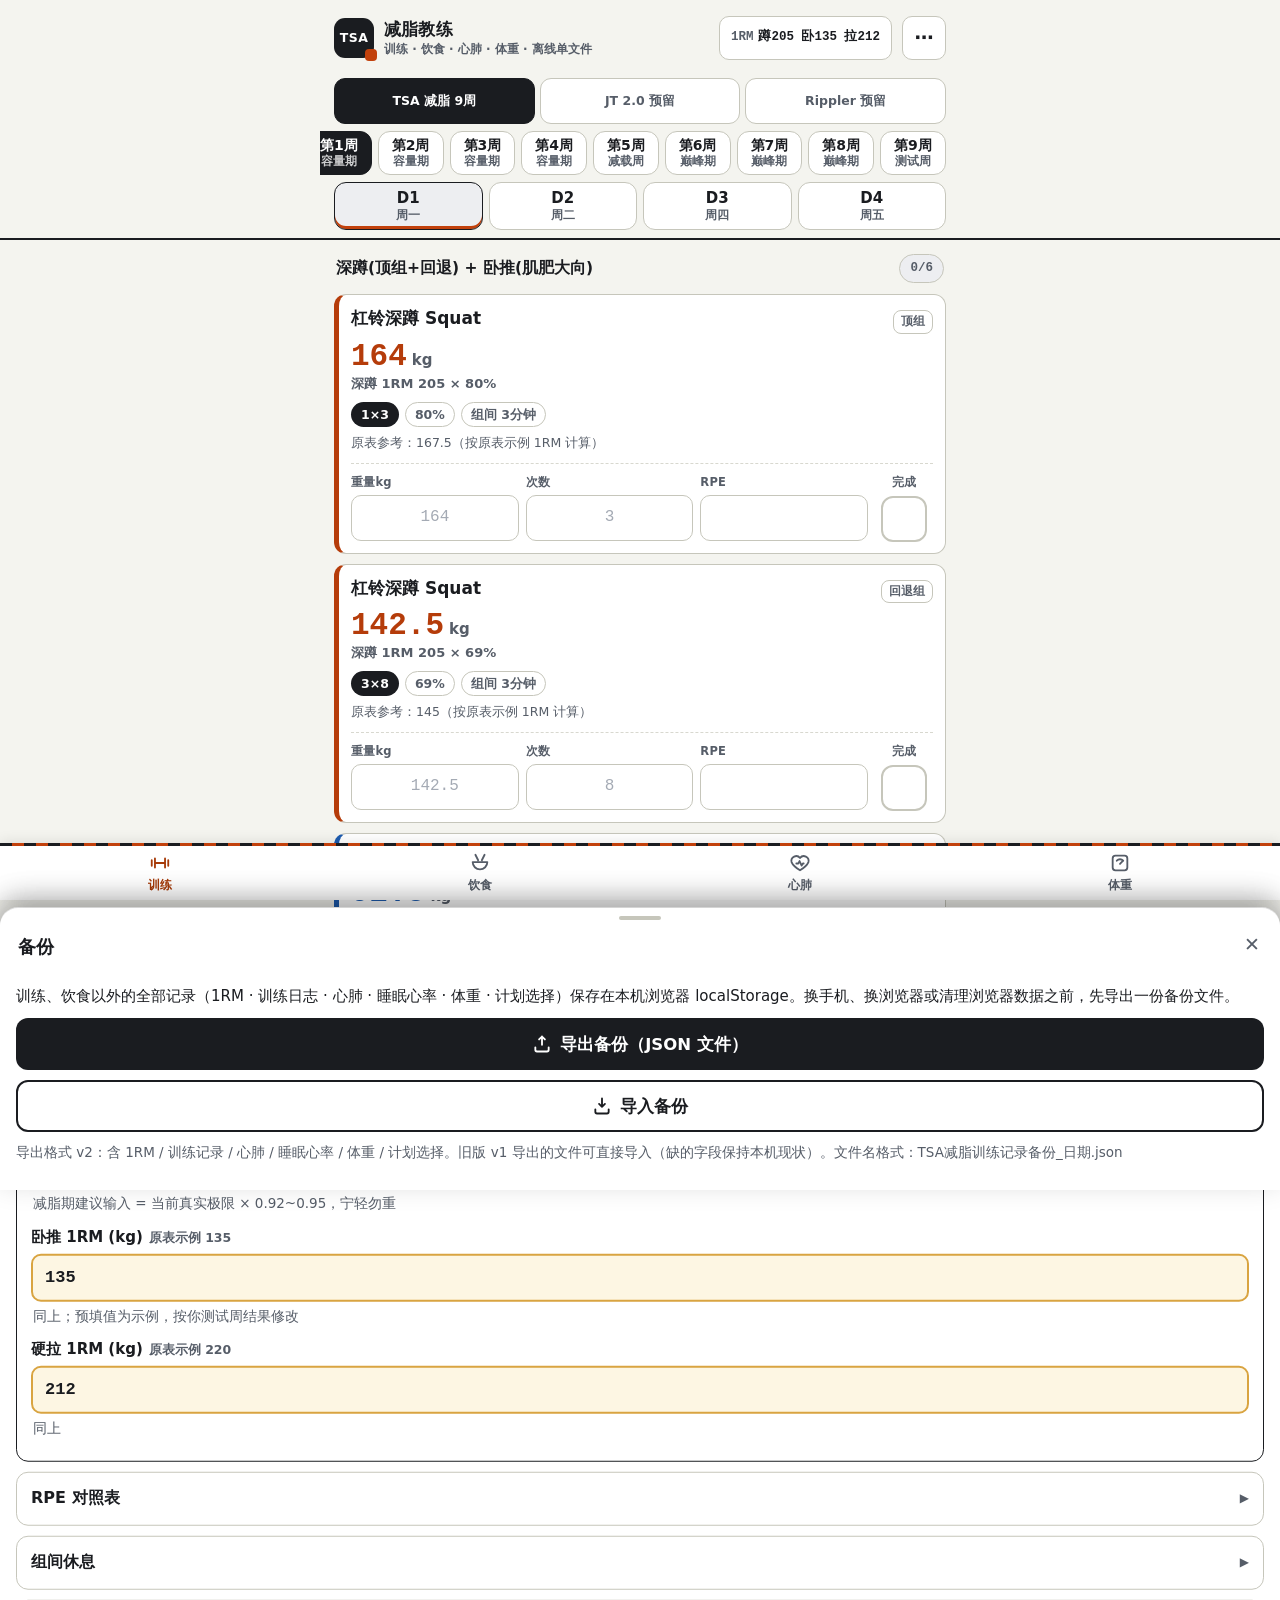
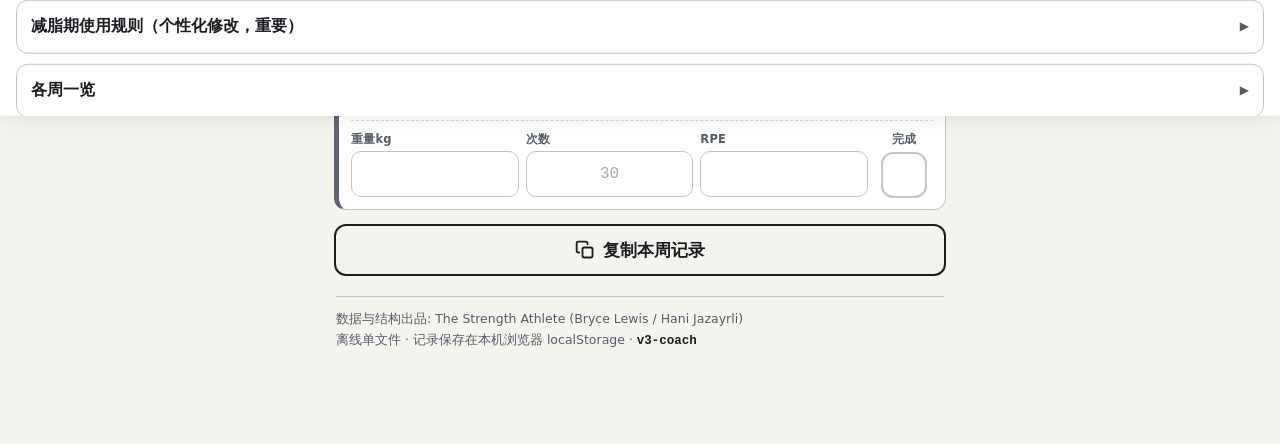
==== commit 562b5b5b: "v3-coach: 4-module coach app (train/diet/cardio/weight) + program switcher; pipeline v3 into src/" ====
--- a/index.html
+++ b/index.html
@@ -4,8 +4,8 @@
 <meta charset="UTF-8">
 <meta name="viewport" content="width=device-width, initial-scale=1, viewport-fit=cover">
 <meta name="color-scheme" content="light">
-<meta name="generator" content="build_html_v2 v2-mobile">
-<title>TSA 9周计划 · 减脂版训练表</title>
+<meta name="generator" content="build_html_v3 v3-coach">
+<title>TSA 减脂教练 · 训练 饮食 心肺 体重</title>
 <style>
 /* TSA 减脂版训练表 v2-mobile — industrial "iron & chalk" design system
    Tokens: all colors/spacing/radii/typography flow from :root. */
@@ -77,7 +77,7 @@
 .brand .t { font-size: 17px; font-weight: 900; letter-spacing: .01em; line-height: 1.3; }
 .brand .s { font-size: 12px; color: var(--ink2); font-weight: 600; }
 .rmjump {
-  flex: none; min-height: 40px;
+  flex: none; min-height: 44px;
   border: 1.5px solid var(--line2); background: var(--card);
   border-radius: 10px; padding: 4px 11px;
   font-size: 12.5px; font-weight: 700; color: var(--ink2);
@@ -389,58 +389,311 @@
 }
 .toast.show { opacity: 1; }
 
+/* ================= v3 additions — coach modules =================
+   Same iron-&-chalk system: new tokens only extend :root; every new
+   component reuses card / chip / seg / sheet primitives. */
+:root {
+  --alarm: #b3261e;
+  --alarm-bg: #fcebe9;
+  --alarm-bd: #e9b2ab;
+  --alarm-tx: #7c2018;
+}
+
+main { max-width: 640px; margin: 0 auto; padding: 0 14px; }
+.module { max-width: 640px; margin: 0 auto; padding: 12px 0 0; }
+
+/* ---------- top-right more (⋯) button ---------- */
+.morebtn {
+  flex: none; width: 44px; height: 44px;
+  border: 1.5px solid var(--line2); background: var(--card);
+  border-radius: 10px;
+  font-size: 19px; font-weight: 900; color: var(--ink);
+  display: grid; place-content: center;
+  cursor: pointer;
+}
+.morebtn:active { transform: translateY(1px); }
+
+/* ---------- segmented control (program switcher / type / feel) ---------- */
+.seg {
+  display: grid; gap: 5px;
+  max-width: 640px; margin: 0 auto;
+  padding: 2px 14px 5px;
+}
+.seg.c2 { grid-template-columns: repeat(2, minmax(0, 1fr)); }
+.seg.c3 { grid-template-columns: repeat(3, minmax(0, 1fr)); }
+.segbtn {
+  min-height: 46px;
+  border: 1.5px solid var(--line2);
+  background: var(--card);
+  border-radius: 11px;
+  font-size: 12.5px; font-weight: 800; color: var(--ink2);
+  padding: 4px 5px; line-height: 1.3;
+  overflow-wrap: anywhere;
+  cursor: pointer;
+}
+.segbtn.on { background: var(--ink); border-color: var(--ink); color: #fff; }
+.segbtn:active { transform: translateY(1px); }
+
+/* ---------- module scaffolding ---------- */
+.mhead { font-size: 18px; font-weight: 900; letter-spacing: .01em; padding: 2px 2px 4px; line-height: 1.35; }
+.msub { font-size: 13px; color: var(--ink2); font-weight: 600; padding: 0 2px 10px; line-height: 1.5; }
+.modfoot { margin: 20px 2px 8px; padding-top: 12px; border-top: 1.5px solid var(--line2); font-size: 12.5px; color: var(--ink2); line-height: 1.65; }
+
+/* placeholder program card (JT / Rippler) */
+.ph { background: var(--soft); }
+.ph .hero-sub { margin-top: 4px; }
+
+/* copy-week button at bottom of day cards */
+.wkcopy { margin: 14px 0 4px; }
+
+/* ---------- diet: week strip + meal cards ---------- */
+.wstrip {
+  display: grid; grid-template-columns: repeat(7, minmax(0, 1fr)); gap: 4px;
+  max-width: 640px; margin: 0 auto;
+  padding: 0 2px 10px;
+}
+.wday {
+  min-height: 44px;
+  border: 1.5px solid var(--line2);
+  background: var(--card);
+  border-radius: 9px;
+  font-size: 11.5px; font-weight: 800; color: var(--ink2);
+  padding: 3px 0 2px;
+  cursor: pointer;
+}
+.wday.on { background: var(--soft); border-color: var(--ink); box-shadow: inset 0 -3px 0 var(--ok); }
+.wday.today::after {
+  content: ""; display: block; width: 5px; height: 5px;
+  border-radius: 99px; background: var(--accent);
+  margin: 2px auto 0;
+}
+.wday:active { transform: translateY(1px); }
+
+.meal {
+  background: var(--card);
+  border: 1.5px solid var(--line2);
+  border-left: 5px solid var(--ok);
+  border-radius: var(--r-card);
+  padding: 11px 12px 10px;
+  animation: rise .3s both;
+}
+.meal .slot {
+  display: inline-block;
+  font-size: 11.5px; font-weight: 800; letter-spacing: .02em;
+  color: #fff; background: var(--ok);
+  border-radius: 7px; padding: 2px 8px;
+  margin-bottom: 6px;
+}
+.meal .mtext { font-size: 15px; font-weight: 650; line-height: 1.5; overflow-wrap: anywhere; }
+.meal .mrow { display: flex; flex-wrap: wrap; gap: 6px; margin-top: 7px; }
+.meal .mnote { margin-top: 8px; font-size: 13.5px; color: var(--warn-tx); background: var(--warn-bg); border: 1px solid var(--warn-bd); border-radius: 9px; padding: 6px 10px; line-height: 1.5; overflow-wrap: anywhere; }
+
+.rules {
+  background: var(--card);
+  border: 1.5px solid var(--line2);
+  border-left: 5px solid var(--accent);
+  border-radius: var(--r-card);
+  padding: 11px 12px 9px;
+  margin-top: 10px;
+}
+.rules h3 { font-size: 15.5px; font-weight: 800; margin: 2px 0 4px; }
+.rules ul { list-style: none; }
+.rules li {
+  font-size: 15px; line-height: 1.55;
+  margin: 5px 0; padding-left: 17px; position: relative;
+  overflow-wrap: anywhere;
+}
+.rules li::before { content: "▸"; position: absolute; left: 1px; top: 0; color: var(--accent); font-weight: 900; }
+.rules li.warn { color: var(--warn-tx); font-weight: 700; }
+.rules li.warn::before { content: "!"; font-size: 13px; }
+
+/* ---------- cardio / weight: forms + rows ---------- */
+.form6 { display: grid; grid-template-columns: repeat(6, minmax(0, 1fr)); gap: 8px; margin-top: 8px; }
+.form6 .c6 { grid-column: 1 / -1; }
+.form6 .c2 { grid-column: span 2; }
+.fg { display: flex; flex-direction: column; gap: 3px; min-width: 0; }
+.fg > span { font-size: 11.5px; font-weight: 800; color: var(--ink2); letter-spacing: .02em; }
+.fg input {
+  width: 100%; min-height: 46px;
+  border: 1.5px solid var(--line2); border-radius: 10px;
+  background: #fff;
+  font-size: 16px; font-weight: 700; font-family: var(--mono);
+  padding: 4px 6px; text-align: center;
+}
+.fg input:focus { outline: 3px solid #f3c9a8; border-color: var(--accent-deep); }
+.fg input[type="date"] { font-family: var(--font); text-align: left; padding: 4px 10px; font-weight: 700; }
+.fg input[data-filled="1"] { border-color: var(--ok); background: var(--ok-bg); }
+.frow { display: grid; grid-template-columns: minmax(0, 1fr) 132px; gap: 8px; }
+
+.trend { display: flex; flex-direction: column; gap: 8px; margin-top: 8px; }
+.trow {
+  display: flex; flex-wrap: wrap; align-items: baseline; gap: 2px 10px;
+  background: var(--card);
+  border: 1.5px solid var(--line2);
+  border-radius: 10px;
+  padding: 8px 11px;
+}
+.trow .td { font-family: var(--mono); font-size: 13px; font-weight: 800; color: var(--ink); }
+.trow .tt { font-size: 13px; font-weight: 800; color: var(--ink2); }
+.trow .tv { font-family: var(--mono); font-size: 13.5px; font-weight: 800; color: var(--ink); }
+.trow .tv.hot { color: var(--accent-deep); }
+.trow .tf { margin-left: auto; font-size: 12px; font-weight: 800; color: var(--ink2); border: 1.5px solid var(--line2); border-radius: 999px; padding: 2px 9px; }
+.trow .tf.good { color: var(--ok); border-color: var(--ok); }
+
+.sparkwrap { background: var(--card); border: 1.5px solid var(--line2); border-radius: 10px; padding: 8px 10px 6px; margin-top: 8px; }
+.sparkcap { font-size: 11.5px; font-weight: 800; color: var(--ink2); margin-bottom: 3px; }
+.sparkcap b { color: var(--ink); font-family: var(--mono); }
+svg.spark { width: 100%; height: 46px; display: block; }
+
+.advice {
+  display: flex; align-items: center; gap: 10px;
+  background: var(--card);
+  border: 1.5px solid var(--line2);
+  border-left: 5px solid var(--accent);
+  border-radius: var(--r-card);
+  padding: 10px 12px;
+}
+.advice .chipst {
+  flex: none;
+  font-size: 14px; font-weight: 900; font-family: var(--mono);
+  background: var(--ink); color: #fff;
+  border-radius: 999px; padding: 6px 12px;
+}
+.advice.up .chipst { background: var(--ok); }
+.advice.freeze .chipst { background: var(--alarm); }
+.advice .why { font-size: 13.5px; color: var(--ink2); font-weight: 600; line-height: 1.5; }
+.rulelines { font-size: 12px; color: var(--ink2); line-height: 1.7; margin-top: 6px; overflow-wrap: anywhere; }
+
+/* ---------- red alarm cards (sleep HR / weight) ---------- */
+.alarm {
+  background: var(--alarm-bg);
+  border: 1.5px solid var(--alarm-bd);
+  border-left: 5px solid var(--alarm);
+  border-radius: var(--r-card);
+  padding: 10px 12px;
+  margin-top: 10px;
+  animation: rise .3s both;
+}
+.alarm .at { font-size: 15px; font-weight: 900; color: var(--alarm); margin-bottom: 3px; }
+.alarm .ab { font-size: 14.5px; font-weight: 700; color: var(--alarm-tx); line-height: 1.55; overflow-wrap: anywhere; }
+
+/* ---------- weight weekly table ---------- */
+.wtable { margin-top: 8px; border: 1.5px solid var(--line2); border-radius: 10px; overflow: hidden; background: var(--card); }
+.wrow {
+  display: grid;
+  grid-template-columns: minmax(0, 1.45fr) 28px minmax(0, 1fr) minmax(0, 1fr) minmax(0, 1.1fr);
+  gap: 4px; align-items: center;
+  padding: 8px 10px;
+  border-bottom: 1px solid var(--line);
+}
+.wrow:last-child { border-bottom: 0; }
+.wrow.hd { background: var(--soft); font-size: 11px; font-weight: 800; color: var(--ink2); padding: 6px 10px; }
+.wrow .wl { font-size: 12.5px; font-weight: 700; overflow-wrap: anywhere; }
+.wrow .wn { text-align: center; font-family: var(--mono); font-size: 12px; color: var(--ink2); }
+.wrow .wm { text-align: center; font-family: var(--mono); font-size: 15px; font-weight: 800; }
+.wrow .wd { text-align: center; font-family: var(--mono); font-size: 12.5px; font-weight: 800; }
+.wrow .wd.down { color: var(--ok); }
+.wrow .wd.up { color: var(--accent-deep); }
+.wrow .wr { text-align: center; font-family: var(--mono); font-size: 12px; font-weight: 800; color: var(--ink2); }
+.wrow .wr.down { color: var(--ok); }
+.wrow .wr.up { color: var(--accent-deep); }
+
+.empty {
+  border: 1.5px dashed var(--line2);
+  border-radius: var(--r-card);
+  padding: 18px 14px;
+  text-align: center;
+  color: var(--ink2); font-size: 15px; font-weight: 600;
+  background: var(--soft);
+  margin-top: 10px;
+  line-height: 1.6;
+}
+
+.statchips { display: flex; flex-wrap: wrap; gap: 6px; margin: 6px 0 2px; }
+
 </style>
 <link rel="manifest" href="manifest.webmanifest">
 <meta name="theme-color" content="#17181c">
-<link rel="icon" href="data:image/svg+xml,%3Csvg%20xmlns='http://www.w3.org/2000/svg'%20viewBox='0%200%2064%2064'%3E%3Crect%20width='64'%20height='64'%20rx='12'%20fill='%2317181c'/%3E%3Ctext%20x='32'%20y='44'%20font-size='26'%20text-anchor='middle'%20fill='%23f5a623'%20font-family='sans-serif'%20font-weight='bold'%3ETSA%3C/text%3E%3C/svg%3E">
+<link rel="icon" href="[data-uri]">
 <script>if(location.protocol.startsWith('http')&&'serviceWorker' in navigator){window.addEventListener('load',function(){navigator.serviceWorker.register('sw.js').catch(function(){});});}</script>
 </head>
 <body>
 <div class="pagehead">
   <div class="logo">TSA</div>
   <div class="brand">
-    <div class="t">减脂版训练表</div>
-    <div class="s">TSA 9周 · 每周4练 · 离线单文件</div>
+    <div class="t">减脂教练</div>
+    <div class="s">训练 · 饮食 · 心肺 · 体重 · 离线单文件</div>
   </div>
   <button class="rmjump" id="rmJump" type="button" aria-label="打开手册，设置三大项1RM">1RM <b id="rmSum"></b></button>
+  <button class="morebtn" id="moreBtn" type="button" aria-label="手册与备份">⋯</button>
 </div>
 
-<header class="sticky">
+<header class="sticky" id="stickyBar">
+  <div class="seg c3" id="progSeg" role="tablist" aria-label="选择计划"></div>
   <div class="chips" id="weekChips" role="tablist" aria-label="选择周"></div>
   <div class="daytabs" id="dayTabs" role="tablist" aria-label="选择训练日"></div>
 </header>
 
-<main class="view" id="view">
-  <div class="dayhead" id="dayHead"></div>
-  <div class="cards" id="cards"></div>
-  <footer class="foot">
-    <div>数据与结构出品: The Strength Athlete (Bryce Lewis / Hani Jazayrli)</div>
-    <div>离线单文件 · 训练记录保存在本机浏览器 localStorage · <b>v2-mobile</b></div>
-  </footer>
+<main id="view">
+  <section class="module" id="tabTrain">
+    <div class="dayhead" id="dayHead"></div>
+    <div class="cards" id="cards"></div>
+    <button class="bigbtn ghost wkcopy" id="btnCopyWeek" type="button">
+      <svg viewBox="0 0 24 24" aria-hidden="true"><rect x="9" y="9" width="12" height="12" rx="2"/><path d="M5 15H4a2 2 0 01-2-2V4a2 2 0 012-2h9a2 2 0 012 2v1"/></svg>
+      复制本周记录
+    </button>
+    <footer class="foot">
+      <div>数据与结构出品: The Strength Athlete (Bryce Lewis / Hani Jazayrli)</div>
+      <div>离线单文件 · 记录保存在本机浏览器 localStorage · <b>v3-coach</b></div>
+    </footer>
+  </section>
+
+  <section class="module" id="tabDiet" hidden></section>
+  <section class="module" id="tabCardio" hidden></section>
+  <section class="module" id="tabWeight" hidden></section>
 </main>
 
 <nav class="bnav" id="bnav" aria-label="主导航">
   <div class="row">
-    <button class="navbtn on" data-nav="train" type="button">
+    <button class="navbtn on" data-tab="train" type="button">
       <svg viewBox="0 0 24 24" aria-hidden="true"><path d="M3 9v6M6.5 7v10M17.5 7v10M21 9v6M6.5 12h11"/></svg>
       <span>训练</span>
     </button>
-    <button class="navbtn" data-nav="manual" type="button">
-      <svg viewBox="0 0 24 24" aria-hidden="true"><path d="M7 3h7l4 4v14H7z M14 3v4h4 M10 12h6M10 16h6"/></svg>
-      <span>手册</span>
+    <button class="navbtn" data-tab="diet" type="button">
+      <svg viewBox="0 0 24 24" aria-hidden="true"><path d="M7 3l3 6M17 3l-3 6M4 11h16a8 8 0 01-16 0z"/></svg>
+      <span>饮食</span>
     </button>
-    <button class="navbtn" data-nav="backup" type="button">
-      <svg viewBox="0 0 24 24" aria-hidden="true"><path d="M12 3v10m0 0l-3.5-3.5M12 13l3.5-3.5 M4 16v3a2 2 0 002 2h12a2 2 0 002-2v-3"/></svg>
-      <span>备份</span>
+    <button class="navbtn" data-tab="cardio" type="button">
+      <svg viewBox="0 0 24 24" aria-hidden="true"><path d="M12 20s-7.4-4.6-9.2-9A5.2 5.2 0 0112 6.6 5.2 5.2 0 0121.2 11c-1.8 4.4-9.2 9-9.2 9z"/><path d="M8 12.5h2.2l1.3-2.6 2.3 5 1.3-2.4H16"/></svg>
+      <span>心肺</span>
     </button>
-    <button class="navbtn" data-nav="copy" type="button" aria-label="复制本周记录">
-      <svg viewBox="0 0 24 24" aria-hidden="true"><rect x="9" y="9" width="12" height="12" rx="2"/><path d="M5 15H4a2 2 0 01-2-2V4a2 2 0 012-2h9a2 2 0 012 2v1"/></svg>
-      <span>复制本周</span>
+    <button class="navbtn" data-tab="weight" type="button">
+      <svg viewBox="0 0 24 24" aria-hidden="true"><rect x="4" y="4" width="16" height="16" rx="3"/><path d="M8.5 9.5a4.7 4.7 0 017 0M12 13l2.6-2.7"/></svg>
+      <span>体重</span>
     </button>
   </div>
 </nav>
 
 <div class="backdrop" id="backdrop"></div>
+
+<section class="sheet" id="sheetMore" role="dialog" aria-label="更多">
+  <div class="sheet-grab"></div>
+  <div class="sheet-head">
+    <h2>更多</h2>
+    <button class="sheet-x" data-close="1" type="button" aria-label="关闭">✕</button>
+  </div>
+  <div class="sheet-body">
+    <button class="bigbtn dark" id="mmManual" type="button">
+      <svg viewBox="0 0 24 24" aria-hidden="true"><path d="M7 3h7l4 4v14H7z M14 3v4h4 M10 12h6M10 16h6"/></svg>
+      手册
+    </button>
+    <button class="bigbtn ghost" id="mmBackup" type="button">
+      <svg viewBox="0 0 24 24" aria-hidden="true"><path d="M12 3v10m0 0l-3.5-3.5M12 13l3.5-3.5 M4 16v3a2 2 0 002 2h12a2 2 0 002-2v-3"/></svg>
+      备份
+    </button>
+    <p class="bnote">手册：1RM 设置 · RPE 对照 · 警报信号 · 饮食/心肺/体重规则。备份：导出/导入全部记录（JSON）。</p>
+  </div>
+</section>
 
 <section class="sheet" id="sheetManual" role="dialog" aria-label="手册">
   <div class="sheet-grab"></div>
@@ -458,7 +711,7 @@
     <button class="sheet-x" data-close="1" type="button" aria-label="关闭备份">✕</button>
   </div>
   <div class="sheet-body">
-    <p class="bdesc">训练记录与 1RM 保存在本机浏览器 localStorage。换手机、换浏览器或清理浏览器数据之前，先导出一份备份文件。</p>
+    <p class="bdesc">训练、饮食以外的全部记录（1RM · 训练日志 · 心肺 · 睡眠心率 · 体重 · 计划选择）保存在本机浏览器 localStorage。换手机、换浏览器或清理浏览器数据之前，先导出一份备份文件。</p>
     <button class="bigbtn dark" id="btnExport" type="button">
       <svg viewBox="0 0 24 24" aria-hidden="true"><path d="M12 13V3m0 0L8.5 6.5M12 3l3.5 3.5 M4 16v3a2 2 0 002 2h12a2 2 0 002-2v-3"/></svg>
       导出备份（JSON 文件）
@@ -467,7 +720,7 @@
       <svg viewBox="0 0 24 24" aria-hidden="true"><path d="M12 3v10m0 0l-3.5-3.5M12 13l3.5-3.5 M4 16v3a2 2 0 002 2h12a2 2 0 002-2v-3"/></svg>
       导入备份
     </button>
-    <p class="bnote">导出的 JSON 与 v1 版互为兼容：旧版导出的文件可直接导入，本页导出的文件也能在旧版导入。文件名格式：TSA减脂训练记录备份_日期.json</p>
+    <p class="bnote">导出格式 v2：含 1RM / 训练记录 / 心肺 / 睡眠心率 / 体重 / 计划选择。旧版 v1 导出的文件可直接导入（缺的字段保持本机现状）。文件名格式：TSA减脂训练记录备份_日期.json</p>
   </div>
 </section>
 
@@ -477,2439 +730,2484 @@
 <script>
 "use strict";
 var DATA = {
- "intro": {
-  "lines": [
-   {
-    "t": "h",
-    "x": "TSA 9周中级力量举计划 v2.0（中文版）"
+ "programs": [
+  {
+   "intro": {
+    "lines": [
+     {
+      "t": "h",
+      "x": "TSA 9周中级力量举计划 v2.0（中文版）"
+     },
+     {
+      "t": "h",
+      "x": "出品: The Strength Athlete (Bryce Lewis / Hani Jazayrli) | 数据源自官方 v2.0"
+     },
+     {
+      "t": "h",
+      "x": "结构: W1-4容量期 → W5减载 → W6-8巅峰期 → W9测试周 | 每周4练: 深蹲2次/卧推3次/硬拉2次(含暂停拉)"
+     },
+     {
+      "t": "h",
+      "x": "第一步：在下方黄色格填入你的 1RM（kg），全表重量自动计算"
+     },
+     {
+      "t": "h",
+      "x": "深蹲 1RM (kg)"
+     },
+     {
+      "t": "p",
+      "x": "210"
+     },
+     {
+      "t": "p",
+      "x": "减脂期建议输入 = 当前真实极限 × 0.92~0.95，宁轻勿重"
+     },
+     {
+      "t": "h",
+      "x": "卧推 1RM (kg)"
+     },
+     {
+      "t": "p",
+      "x": "135"
+     },
+     {
+      "t": "p",
+      "x": "同上；预填值为示例，按你测试周结果修改"
+     },
+     {
+      "t": "h",
+      "x": "硬拉 1RM (kg)"
+     },
+     {
+      "t": "p",
+      "x": "220"
+     },
+     {
+      "t": "p",
+      "x": "同上"
+     },
+     {
+      "t": "h",
+      "x": "RPE 对照表"
+     },
+     {
+      "t": "h",
+      "x": "RPE 10 = 极限，再也做不了1次 | RPE 9 = 还能做1次 | RPE 8 = 还能做2次 | RPE 7 = 还能做3次"
+     },
+     {
+      "t": "h",
+      "x": "带 RPE 的组不指定重量：选一个做完后余力达标的重量。RPE 单次用爬坡法找：每把涨约5%，RPE逐把+1，到目标RPE为止"
+     },
+     {
+      "t": "h",
+      "x": "组间休息"
+     },
+     {
+      "t": "h",
+      "x": "主项顶组 3-5分钟 | 回退组/主项容量组 2-3分钟 | 辅助 60-90秒"
+     },
+     {
+      "t": "h",
+      "x": "减脂期使用规则（个性化修改，重要）"
+     },
+     {
+      "t": "h",
+      "x": "1. W6-8 巅峰期顶组 RPE 封顶 8-8.5（原计划的 @9 不做）；W9 第4天不测真极限，改做 RPE 8-9 重单次"
+     },
+     {
+      "t": "h",
+      "x": "2. 减脂期 1RM 输入值用真实极限的 92-95%，让整个标尺偏轻；两个周期之间不加重"
+     },
+     {
+      "t": "h",
+      "x": "3. 时间压缩: D3 辅助可砍到2个动作; D2 卧推 W1-4 可由5×4减为4×4"
+     },
+     {
+      "t": "h",
+      "x": "4. 肩部补充(置换不追加): D3 用站姿实力推 3×5-8 @RPE7 替换腿举; D2 结束加面拉 3×15-20"
+     },
+     {
+      "t": "h",
+      "x": "5. 警报信号: 同重量 RPE 连续两周明显变重 → 缩减缺口或插入维持周; 力量连降2-3周 → 回检饮食"
+     },
+     {
+      "t": "h",
+      "x": "各周一览"
+     },
+     {
+      "t": "h",
+      "x": "W1-4 容量期: 重量每周+2~3%，感觉应该'中等偏轻'，W1如果觉得重说明1RM输高了"
+     },
+     {
+      "t": "h",
+      "x": "W5 减载: 不许跳过——前4周攒的疲劳靠这周释放，巅峰期才出得来"
+     },
+     {
+      "t": "h",
+      "x": "W6-8 巅峰期: 顶组按RPE走，回退组按百分比走; W9 测试周: 前两天轻量，第3天休息，第4天测试"
+     },
+     {
+      "t": "h",
+      "x": "参考: 官方免费页 thestrengthathlete.com/freebies | 介绍 liftvault.com/programs/powerlifting/tsa-9-week-intermediate-program/"
+     }
+    ]
    },
-   {
-    "t": "h",
-    "x": "出品: The Strength Athlete (Bryce Lewis / Hani Jazayrli) | 数据源自官方 v2.0"
-   },
-   {
-    "t": "h",
-    "x": "结构: W1-4容量期 → W5减载 → W6-8巅峰期 → W9测试周 | 每周4练: 深蹲2次/卧推3次/硬拉2次(含暂停拉)"
-   },
-   {
-    "t": "h",
-    "x": "第一步：在下方黄色格填入你的 1RM（kg），全表重量自动计算"
-   },
-   {
-    "t": "h",
-    "x": "深蹲 1RM (kg)"
-   },
-   {
-    "t": "p",
-    "x": "210"
-   },
-   {
-    "t": "p",
-    "x": "减脂期建议输入 = 当前真实极限 × 0.92~0.95，宁轻勿重"
-   },
-   {
-    "t": "h",
-    "x": "卧推 1RM (kg)"
-   },
-   {
-    "t": "p",
-    "x": "135"
-   },
-   {
-    "t": "p",
-    "x": "同上；预填值为示例，按你测试周结果修改"
-   },
-   {
-    "t": "h",
-    "x": "硬拉 1RM (kg)"
-   },
-   {
-    "t": "p",
-    "x": "220"
-   },
-   {
-    "t": "p",
-    "x": "同上"
-   },
-   {
-    "t": "h",
-    "x": "RPE 对照表"
-   },
-   {
-    "t": "h",
-    "x": "RPE 10 = 极限，再也做不了1次 | RPE 9 = 还能做1次 | RPE 8 = 还能做2次 | RPE 7 = 还能做3次"
-   },
-   {
-    "t": "h",
-    "x": "带 RPE 的组不指定重量：选一个做完后余力达标的重量。RPE 单次用爬坡法找：每把涨约5%，RPE逐把+1，到目标RPE为止"
-   },
-   {
-    "t": "h",
-    "x": "组间休息"
-   },
-   {
-    "t": "h",
-    "x": "主项顶组 3-5分钟 | 回退组/主项容量组 2-3分钟 | 辅助 60-90秒"
-   },
-   {
-    "t": "h",
-    "x": "减脂期使用规则（个性化修改，重要）"
-   },
-   {
-    "t": "h",
-    "x": "1. W6-8 巅峰期顶组 RPE 封顶 8-8.5（原计划的 @9 不做）；W9 第4天不测真极限，改做 RPE 8-9 重单次"
-   },
-   {
-    "t": "h",
-    "x": "2. 减脂期 1RM 输入值用真实极限的 92-95%，让整个标尺偏轻；两个周期之间不加重"
-   },
-   {
-    "t": "h",
-    "x": "3. 时间压缩: D3 辅助可砍到2个动作; D2 卧推 W1-4 可由5×4减为4×4"
-   },
-   {
-    "t": "h",
-    "x": "4. 肩部补充(置换不追加): D3 用站姿实力推 3×5-8 @RPE7 替换腿举; D2 结束加面拉 3×15-20"
-   },
-   {
-    "t": "h",
-    "x": "5. 警报信号: 同重量 RPE 连续两周明显变重 → 缩减缺口或插入维持周; 力量连降2-3周 → 回检饮食"
-   },
-   {
-    "t": "h",
-    "x": "各周一览"
-   },
-   {
-    "t": "h",
-    "x": "W1-4 容量期: 重量每周+2~3%，感觉应该'中等偏轻'，W1如果觉得重说明1RM输高了"
-   },
-   {
-    "t": "h",
-    "x": "W5 减载: 不许跳过——前4周攒的疲劳靠这周释放，巅峰期才出得来"
-   },
-   {
-    "t": "h",
-    "x": "W6-8 巅峰期: 顶组按RPE走，回退组按百分比走; W9 测试周: 前两天轻量，第3天休息，第4天测试"
-   },
-   {
-    "t": "h",
-    "x": "参考: 官方免费页 thestrengthathlete.com/freebies | 介绍 liftvault.com/programs/powerlifting/tsa-9-week-intermediate-program/"
-   }
-  ]
- },
- "weeks": [
-  {
-   "n": 1,
-   "title": "第 1 周 — 容量期",
-   "days": [
+   "weeks": [
     {
-     "title": "第 1 天 — 深蹲(顶组+回退) + 卧推(肌肥大向) — 建议周一",
-     "ex": [
+     "n": 1,
+     "title": "第 1 周 — 容量期",
+     "days": [
       {
-       "name": "杠铃深蹲 Squat",
-       "sets": "1×3",
-       "intensity": "80%",
-       "rest": "3分钟",
-       "note": "顶组",
-       "family": "squat",
-       "pct": 80.0,
-       "rpe": false,
-       "orig": "167.5"
+       "title": "第 1 天 — 深蹲(顶组+回退) + 卧推(肌肥大向) — 建议周一",
+       "ex": [
+        {
+         "name": "杠铃深蹲 Squat",
+         "sets": "1×3",
+         "intensity": "80%",
+         "rest": "3分钟",
+         "note": "顶组",
+         "family": "squat",
+         "pct": 80.0,
+         "rpe": false,
+         "orig": "167.5"
+        },
+        {
+         "name": "杠铃深蹲 Squat",
+         "sets": "3×8",
+         "intensity": "69%",
+         "rest": "3分钟",
+         "note": "回退组",
+         "family": "squat",
+         "pct": 69.0,
+         "rpe": false,
+         "orig": "145"
+        },
+        {
+         "name": "卧推 Bench Press",
+         "sets": "3×8",
+         "intensity": "69%",
+         "rest": "2分钟",
+         "note": "",
+         "family": "bench",
+         "pct": 69.0,
+         "rpe": false,
+         "orig": "92.5"
+        },
+        {
+         "name": "窄距卧推 Close-Grip Bench",
+         "sets": "3×6",
+         "intensity": "RPE 7",
+         "rest": "2分钟",
+         "note": "",
+         "family": "bench",
+         "pct": null,
+         "rpe": true,
+         "orig": "按RPE自选"
+        },
+        {
+         "name": "上斜哑铃划船(胸托) Incline Row",
+         "sets": "4×10-12",
+         "intensity": "RPE 7",
+         "rest": "90秒",
+         "note": "",
+         "family": "none",
+         "pct": null,
+         "rpe": true,
+         "orig": "按RPE自选"
+        },
+        {
+         "name": "弹力带反向飞鸟 Band Pull-Apart",
+         "sets": "3×30",
+         "intensity": "",
+         "rest": "60秒",
+         "note": "",
+         "family": "none",
+         "pct": null,
+         "rpe": false,
+         "orig": ""
+        }
+       ]
       },
       {
-       "name": "杠铃深蹲 Squat",
-       "sets": "3×8",
-       "intensity": "69%",
-       "rest": "3分钟",
-       "note": "回退组",
-       "family": "squat",
-       "pct": 69.0,
-       "rpe": false,
-       "orig": "145"
+       "title": "第 2 天 — 硬拉 + 卧推(爆发力向) — 建议周二",
+       "ex": [
+        {
+         "name": "硬拉 Deadlift",
+         "sets": "4×5",
+         "intensity": "74%",
+         "rest": "3分钟",
+         "note": "",
+         "family": "dead",
+         "pct": 74.0,
+         "rpe": false,
+         "orig": "162.5"
+        },
+        {
+         "name": "卧推 Bench Press",
+         "sets": "5×4",
+         "intensity": "72%",
+         "rest": "2分钟",
+         "note": "",
+         "family": "bench",
+         "pct": 72.0,
+         "rpe": false,
+         "orig": "97.5"
+        },
+        {
+         "name": "潘德雷划船 Pendlay Row",
+         "sets": "3×5-7",
+         "intensity": "RPE 7.5",
+         "rest": "90秒",
+         "note": "",
+         "family": "none",
+         "pct": null,
+         "rpe": true,
+         "orig": "按RPE自选"
+        },
+        {
+         "name": "罗马椅背屈伸 Back Extension",
+         "sets": "3×10-12",
+         "intensity": "RPE 7.5",
+         "rest": "90秒",
+         "note": "",
+         "family": "none",
+         "pct": null,
+         "rpe": true,
+         "orig": "按RPE自选"
+        },
+        {
+         "name": "引体向上 Pull-Up",
+         "sets": "3×10",
+         "intensity": "RPE 8.5",
+         "rest": "90秒",
+         "note": "",
+         "family": "none",
+         "pct": null,
+         "rpe": true,
+         "orig": "按RPE自选"
+        }
+       ]
       },
       {
-       "name": "卧推 Bench Press",
-       "sets": "3×8",
-       "intensity": "69%",
-       "rest": "2分钟",
-       "note": "",
-       "family": "bench",
-       "pct": 69.0,
-       "rpe": false,
-       "orig": "92.5"
+       "title": "第 3 天 — 深蹲(容量) + 辅助 — 建议周四",
+       "ex": [
+        {
+         "name": "杠铃深蹲 Squat",
+         "sets": "6×4",
+         "intensity": "73%",
+         "rest": "3分钟",
+         "note": "",
+         "family": "squat",
+         "pct": 73.0,
+         "rpe": false,
+         "orig": "152.5"
+        },
+        {
+         "name": "哑铃飞鸟 Chest Fly",
+         "sets": "3×8-10",
+         "intensity": "RPE 7",
+         "rest": "90秒",
+         "note": "",
+         "family": "none",
+         "pct": null,
+         "rpe": true,
+         "orig": "按RPE自选"
+        },
+        {
+         "name": "腿举 Leg Press",
+         "sets": "3×8-10",
+         "intensity": "RPE 7.5",
+         "rest": "90秒",
+         "note": "",
+         "family": "none",
+         "pct": null,
+         "rpe": true,
+         "orig": "按RPE自选"
+        },
+        {
+         "name": "上斜哑铃划船(胸托) Incline Row",
+         "sets": "3×10-12",
+         "intensity": "RPE 8",
+         "rest": "90秒",
+         "note": "",
+         "family": "none",
+         "pct": null,
+         "rpe": true,
+         "orig": "按RPE自选"
+        },
+        {
+         "name": "哑铃侧平举 Lateral Raise",
+         "sets": "3×12-15",
+         "intensity": "RPE 7.5",
+         "rest": "60秒",
+         "note": "",
+         "family": "none",
+         "pct": null,
+         "rpe": true,
+         "orig": "按RPE自选"
+        }
+       ]
       },
       {
-       "name": "窄距卧推 Close-Grip Bench",
-       "sets": "3×6",
-       "intensity": "RPE 7",
-       "rest": "2分钟",
-       "note": "",
-       "family": "bench",
-       "pct": null,
-       "rpe": true,
-       "orig": "按RPE自选"
-      },
-      {
-       "name": "上斜哑铃划船(胸托) Incline Row",
-       "sets": "4×10-12",
-       "intensity": "RPE 7",
-       "rest": "90秒",
-       "note": "",
-       "family": "none",
-       "pct": null,
-       "rpe": true,
-       "orig": "按RPE自选"
-      },
-      {
-       "name": "弹力带反向飞鸟 Band Pull-Apart",
-       "sets": "3×30",
-       "intensity": "",
-       "rest": "60秒",
-       "note": "",
-       "family": "none",
-       "pct": null,
-       "rpe": false,
-       "orig": ""
+       "title": "第 4 天 — 卧推(单次+回退) + 暂停硬拉 — 建议周五",
+       "ex": [
+        {
+         "name": "卧推 Bench Press",
+         "sets": "1×1",
+         "intensity": "RPE 7",
+         "rest": "3分钟",
+         "note": "顶组单次",
+         "family": "bench",
+         "pct": null,
+         "rpe": true,
+         "orig": "按RPE自选(约 120 kg)"
+        },
+        {
+         "name": "卧推 Bench Press",
+         "sets": "3×5",
+         "intensity": "77%",
+         "rest": "3分钟",
+         "note": "回退组",
+         "family": "bench",
+         "pct": 77.0,
+         "rpe": false,
+         "orig": "105"
+        },
+        {
+         "name": "暂停硬拉(离地约2.5cm停住) Paused Deadlift",
+         "sets": "4×4",
+         "intensity": "67%(硬拉1RM)",
+         "rest": "3分钟",
+         "note": "",
+         "family": "dead",
+         "pct": 67.0,
+         "rpe": false,
+         "orig": "147.5"
+        },
+        {
+         "name": "抬腿卧推(无腿驱动) Legs-Up Bench",
+         "sets": "3×6",
+         "intensity": "RPE 7",
+         "rest": "2分钟",
+         "note": "",
+         "family": "bench",
+         "pct": null,
+         "rpe": true,
+         "orig": "按RPE自选"
+        },
+        {
+         "name": "俯身杠铃划船 Bent-Over Row",
+         "sets": "3×6-8",
+         "intensity": "RPE 8",
+         "rest": "90秒",
+         "note": "",
+         "family": "none",
+         "pct": null,
+         "rpe": true,
+         "orig": "按RPE自选"
+        },
+        {
+         "name": "高位下拉 Lat Pulldown",
+         "sets": "3×10-12",
+         "intensity": "RPE 8.5",
+         "rest": "90秒",
+         "note": "",
+         "family": "none",
+         "pct": null,
+         "rpe": true,
+         "orig": "按RPE自选"
+        }
+       ]
       }
      ]
     },
     {
-     "title": "第 2 天 — 硬拉 + 卧推(爆发力向) — 建议周二",
-     "ex": [
+     "n": 2,
+     "title": "第 2 周 — 容量期",
+     "days": [
       {
-       "name": "硬拉 Deadlift",
-       "sets": "4×5",
-       "intensity": "74%",
-       "rest": "3分钟",
-       "note": "",
-       "family": "dead",
-       "pct": 74.0,
-       "rpe": false,
-       "orig": "162.5"
+       "title": "第 1 天 — 深蹲(顶组+回退) + 卧推(肌肥大向) — 建议周一",
+       "ex": [
+        {
+         "name": "杠铃深蹲 Squat",
+         "sets": "1×3",
+         "intensity": "82%",
+         "rest": "3分钟",
+         "note": "顶组",
+         "family": "squat",
+         "pct": 82.0,
+         "rpe": false,
+         "orig": "172.5"
+        },
+        {
+         "name": "杠铃深蹲 Squat",
+         "sets": "3×8",
+         "intensity": "71%",
+         "rest": "3分钟",
+         "note": "回退组",
+         "family": "squat",
+         "pct": 71.0,
+         "rpe": false,
+         "orig": "150"
+        },
+        {
+         "name": "卧推 Bench Press",
+         "sets": "3×8",
+         "intensity": "71%",
+         "rest": "2分钟",
+         "note": "",
+         "family": "bench",
+         "pct": 71.0,
+         "rpe": false,
+         "orig": "95"
+        },
+        {
+         "name": "窄距卧推 Close-Grip Bench",
+         "sets": "3×6",
+         "intensity": "RPE 7.5",
+         "rest": "2分钟",
+         "note": "",
+         "family": "bench",
+         "pct": null,
+         "rpe": true,
+         "orig": "按RPE自选"
+        },
+        {
+         "name": "上斜哑铃划船(胸托) Incline Row",
+         "sets": "4×10-12",
+         "intensity": "RPE 7",
+         "rest": "90秒",
+         "note": "",
+         "family": "none",
+         "pct": null,
+         "rpe": true,
+         "orig": "按RPE自选"
+        },
+        {
+         "name": "弹力带反向飞鸟 Band Pull-Apart",
+         "sets": "3×30",
+         "intensity": "",
+         "rest": "60秒",
+         "note": "",
+         "family": "none",
+         "pct": null,
+         "rpe": false,
+         "orig": ""
+        }
+       ]
       },
       {
-       "name": "卧推 Bench Press",
-       "sets": "5×4",
-       "intensity": "72%",
-       "rest": "2分钟",
-       "note": "",
-       "family": "bench",
-       "pct": 72.0,
-       "rpe": false,
-       "orig": "97.5"
+       "title": "第 2 天 — 硬拉 + 卧推(爆发力向) — 建议周二",
+       "ex": [
+        {
+         "name": "硬拉 Deadlift",
+         "sets": "5×5",
+         "intensity": "77%",
+         "rest": "3分钟",
+         "note": "",
+         "family": "dead",
+         "pct": 77.0,
+         "rpe": false,
+         "orig": "170"
+        },
+        {
+         "name": "卧推 Bench Press",
+         "sets": "5×4",
+         "intensity": "74%",
+         "rest": "2分钟",
+         "note": "",
+         "family": "bench",
+         "pct": 74.0,
+         "rpe": false,
+         "orig": "100"
+        },
+        {
+         "name": "潘德雷划船 Pendlay Row",
+         "sets": "3×5-7",
+         "intensity": "RPE 7.5",
+         "rest": "90秒",
+         "note": "",
+         "family": "none",
+         "pct": null,
+         "rpe": true,
+         "orig": "按RPE自选"
+        },
+        {
+         "name": "罗马椅背屈伸 Back Extension",
+         "sets": "3×10-12",
+         "intensity": "RPE 7.5",
+         "rest": "90秒",
+         "note": "",
+         "family": "none",
+         "pct": null,
+         "rpe": true,
+         "orig": "按RPE自选"
+        },
+        {
+         "name": "引体向上 Pull-Up",
+         "sets": "3×10",
+         "intensity": "RPE 8.5",
+         "rest": "90秒",
+         "note": "",
+         "family": "none",
+         "pct": null,
+         "rpe": true,
+         "orig": "按RPE自选"
+        }
+       ]
       },
       {
-       "name": "潘德雷划船 Pendlay Row",
-       "sets": "3×5-7",
-       "intensity": "RPE 7.5",
-       "rest": "90秒",
-       "note": "",
-       "family": "none",
-       "pct": null,
-       "rpe": true,
-       "orig": "按RPE自选"
+       "title": "第 3 天 — 深蹲(容量) + 辅助 — 建议周四",
+       "ex": [
+        {
+         "name": "杠铃深蹲 Squat",
+         "sets": "6×4",
+         "intensity": "75%",
+         "rest": "3分钟",
+         "note": "",
+         "family": "squat",
+         "pct": 75.0,
+         "rpe": false,
+         "orig": "157.5"
+        },
+        {
+         "name": "哑铃飞鸟 Chest Fly",
+         "sets": "3×8-10",
+         "intensity": "RPE 7",
+         "rest": "90秒",
+         "note": "",
+         "family": "none",
+         "pct": null,
+         "rpe": true,
+         "orig": "按RPE自选"
+        },
+        {
+         "name": "腿举 Leg Press",
+         "sets": "3×8-10",
+         "intensity": "RPE 7.5",
+         "rest": "90秒",
+         "note": "",
+         "family": "none",
+         "pct": null,
+         "rpe": true,
+         "orig": "按RPE自选"
+        },
+        {
+         "name": "上斜哑铃划船(胸托) Incline Row",
+         "sets": "3×10-12",
+         "intensity": "RPE 8",
+         "rest": "90秒",
+         "note": "",
+         "family": "none",
+         "pct": null,
+         "rpe": true,
+         "orig": "按RPE自选"
+        },
+        {
+         "name": "哑铃侧平举 Lateral Raise",
+         "sets": "3×12-15",
+         "intensity": "RPE 7.5",
+         "rest": "60秒",
+         "note": "",
+         "family": "none",
+         "pct": null,
+         "rpe": true,
+         "orig": "按RPE自选"
+        }
+       ]
       },
       {
-       "name": "罗马椅背屈伸 Back Extension",
-       "sets": "3×10-12",
-       "intensity": "RPE 7.5",
-       "rest": "90秒",
-       "note": "",
-       "family": "none",
-       "pct": null,
-       "rpe": true,
-       "orig": "按RPE自选"
-      },
-      {
-       "name": "引体向上 Pull-Up",
-       "sets": "3×10",
-       "intensity": "RPE 8.5",
-       "rest": "90秒",
-       "note": "",
-       "family": "none",
-       "pct": null,
-       "rpe": true,
-       "orig": "按RPE自选"
+       "title": "第 4 天 — 卧推(单次+回退) + 暂停硬拉 — 建议周五",
+       "ex": [
+        {
+         "name": "卧推 Bench Press",
+         "sets": "1×1",
+         "intensity": "RPE 7.5",
+         "rest": "3分钟",
+         "note": "顶组单次",
+         "family": "bench",
+         "pct": null,
+         "rpe": true,
+         "orig": "按RPE自选(约 122.5 kg)"
+        },
+        {
+         "name": "卧推 Bench Press",
+         "sets": "3×5",
+         "intensity": "79%",
+         "rest": "3分钟",
+         "note": "回退组",
+         "family": "bench",
+         "pct": 79.0,
+         "rpe": false,
+         "orig": "107.5"
+        },
+        {
+         "name": "暂停硬拉(离地约2.5cm停住) Paused Deadlift",
+         "sets": "4×4",
+         "intensity": "69%(硬拉1RM)",
+         "rest": "3分钟",
+         "note": "",
+         "family": "dead",
+         "pct": 69.0,
+         "rpe": false,
+         "orig": "152.5"
+        },
+        {
+         "name": "抬腿卧推(无腿驱动) Legs-Up Bench",
+         "sets": "3×6",
+         "intensity": "RPE 7.5",
+         "rest": "2分钟",
+         "note": "",
+         "family": "bench",
+         "pct": null,
+         "rpe": true,
+         "orig": "按RPE自选"
+        },
+        {
+         "name": "俯身杠铃划船 Bent-Over Row",
+         "sets": "3×6-8",
+         "intensity": "RPE 8",
+         "rest": "90秒",
+         "note": "",
+         "family": "none",
+         "pct": null,
+         "rpe": true,
+         "orig": "按RPE自选"
+        },
+        {
+         "name": "高位下拉 Lat Pulldown",
+         "sets": "3×10-12",
+         "intensity": "RPE 8.5",
+         "rest": "90秒",
+         "note": "",
+         "family": "none",
+         "pct": null,
+         "rpe": true,
+         "orig": "按RPE自选"
+        }
+       ]
       }
      ]
     },
     {
-     "title": "第 3 天 — 深蹲(容量) + 辅助 — 建议周四",
-     "ex": [
+     "n": 3,
+     "title": "第 3 周 — 容量期",
+     "days": [
       {
-       "name": "杠铃深蹲 Squat",
-       "sets": "6×4",
-       "intensity": "73%",
-       "rest": "3分钟",
-       "note": "",
-       "family": "squat",
-       "pct": 73.0,
-       "rpe": false,
-       "orig": "152.5"
+       "title": "第 1 天 — 深蹲(顶组+回退) + 卧推(肌肥大向) — 建议周一",
+       "ex": [
+        {
+         "name": "杠铃深蹲 Squat",
+         "sets": "1×3",
+         "intensity": "84%",
+         "rest": "3分钟",
+         "note": "顶组",
+         "family": "squat",
+         "pct": 84.0,
+         "rpe": false,
+         "orig": "177.5"
+        },
+        {
+         "name": "杠铃深蹲 Squat",
+         "sets": "3×7",
+         "intensity": "73%",
+         "rest": "3分钟",
+         "note": "回退组",
+         "family": "squat",
+         "pct": 73.0,
+         "rpe": false,
+         "orig": "152.5"
+        },
+        {
+         "name": "卧推 Bench Press",
+         "sets": "4×7",
+         "intensity": "73%",
+         "rest": "2分钟",
+         "note": "",
+         "family": "bench",
+         "pct": 73.0,
+         "rpe": false,
+         "orig": "97.5"
+        },
+        {
+         "name": "窄距卧推 Close-Grip Bench",
+         "sets": "3×6",
+         "intensity": "RPE 8",
+         "rest": "2分钟",
+         "note": "",
+         "family": "bench",
+         "pct": null,
+         "rpe": true,
+         "orig": "按RPE自选"
+        },
+        {
+         "name": "上斜哑铃划船(胸托) Incline Row",
+         "sets": "4×10-12",
+         "intensity": "RPE 7",
+         "rest": "90秒",
+         "note": "",
+         "family": "none",
+         "pct": null,
+         "rpe": true,
+         "orig": "按RPE自选"
+        },
+        {
+         "name": "弹力带反向飞鸟 Band Pull-Apart",
+         "sets": "3×30",
+         "intensity": "",
+         "rest": "60秒",
+         "note": "",
+         "family": "none",
+         "pct": null,
+         "rpe": false,
+         "orig": ""
+        }
+       ]
       },
       {
-       "name": "哑铃飞鸟 Chest Fly",
-       "sets": "3×8-10",
-       "intensity": "RPE 7",
-       "rest": "90秒",
-       "note": "",
-       "family": "none",
-       "pct": null,
-       "rpe": true,
-       "orig": "按RPE自选"
+       "title": "第 2 天 — 硬拉 + 卧推(爆发力向) — 建议周二",
+       "ex": [
+        {
+         "name": "硬拉 Deadlift",
+         "sets": "5×4",
+         "intensity": "79%",
+         "rest": "3分钟",
+         "note": "",
+         "family": "dead",
+         "pct": 79.0,
+         "rpe": false,
+         "orig": "175"
+        },
+        {
+         "name": "卧推 Bench Press",
+         "sets": "5×4",
+         "intensity": "76%",
+         "rest": "2分钟",
+         "note": "",
+         "family": "bench",
+         "pct": 76.0,
+         "rpe": false,
+         "orig": "102.5"
+        },
+        {
+         "name": "潘德雷划船 Pendlay Row",
+         "sets": "3×5-7",
+         "intensity": "RPE 7.5",
+         "rest": "90秒",
+         "note": "",
+         "family": "none",
+         "pct": null,
+         "rpe": true,
+         "orig": "按RPE自选"
+        },
+        {
+         "name": "引体向上 Pull-Up",
+         "sets": "3×12",
+         "intensity": "RPE 8.5",
+         "rest": "90秒",
+         "note": "",
+         "family": "none",
+         "pct": null,
+         "rpe": true,
+         "orig": "按RPE自选"
+        },
+        {
+         "name": "罗马椅背屈伸 Back Extension",
+         "sets": "3×10-12",
+         "intensity": "RPE 7.5",
+         "rest": "90秒",
+         "note": "",
+         "family": "none",
+         "pct": null,
+         "rpe": true,
+         "orig": "按RPE自选"
+        }
+       ]
       },
       {
-       "name": "腿举 Leg Press",
-       "sets": "3×8-10",
-       "intensity": "RPE 7.5",
-       "rest": "90秒",
-       "note": "",
-       "family": "none",
-       "pct": null,
-       "rpe": true,
-       "orig": "按RPE自选"
+       "title": "第 3 天 — 深蹲(容量) + 辅助 — 建议周四",
+       "ex": [
+        {
+         "name": "杠铃深蹲 Squat",
+         "sets": "6×4",
+         "intensity": "77%",
+         "rest": "3分钟",
+         "note": "",
+         "family": "squat",
+         "pct": 77.0,
+         "rpe": false,
+         "orig": "162.5"
+        },
+        {
+         "name": "哑铃飞鸟 Chest Fly",
+         "sets": "3×8-10",
+         "intensity": "RPE 8",
+         "rest": "90秒",
+         "note": "",
+         "family": "none",
+         "pct": null,
+         "rpe": true,
+         "orig": "按RPE自选"
+        },
+        {
+         "name": "腿举 Leg Press",
+         "sets": "3×8-10",
+         "intensity": "RPE 7.5",
+         "rest": "90秒",
+         "note": "",
+         "family": "none",
+         "pct": null,
+         "rpe": true,
+         "orig": "按RPE自选"
+        },
+        {
+         "name": "上斜哑铃划船(胸托) Incline Row",
+         "sets": "3×10-12",
+         "intensity": "RPE 8",
+         "rest": "90秒",
+         "note": "",
+         "family": "none",
+         "pct": null,
+         "rpe": true,
+         "orig": "按RPE自选"
+        },
+        {
+         "name": "哑铃侧平举 Lateral Raise",
+         "sets": "3×12-15",
+         "intensity": "RPE 7.5",
+         "rest": "60秒",
+         "note": "",
+         "family": "none",
+         "pct": null,
+         "rpe": true,
+         "orig": "按RPE自选"
+        }
+       ]
       },
       {
-       "name": "上斜哑铃划船(胸托) Incline Row",
-       "sets": "3×10-12",
-       "intensity": "RPE 8",
-       "rest": "90秒",
-       "note": "",
-       "family": "none",
-       "pct": null,
-       "rpe": true,
-       "orig": "按RPE自选"
-      },
-      {
-       "name": "哑铃侧平举 Lateral Raise",
-       "sets": "3×12-15",
-       "intensity": "RPE 7.5",
-       "rest": "60秒",
-       "note": "",
-       "family": "none",
-       "pct": null,
-       "rpe": true,
-       "orig": "按RPE自选"
+       "title": "第 4 天 — 卧推(单次+回退) + 暂停硬拉 — 建议周五",
+       "ex": [
+        {
+         "name": "卧推 Bench Press",
+         "sets": "1×1",
+         "intensity": "RPE 8",
+         "rest": "3分钟",
+         "note": "顶组单次",
+         "family": "bench",
+         "pct": null,
+         "rpe": true,
+         "orig": "按RPE自选(约 125 kg)"
+        },
+        {
+         "name": "卧推 Bench Press",
+         "sets": "3×5",
+         "intensity": "81%",
+         "rest": "3分钟",
+         "note": "回退组",
+         "family": "bench",
+         "pct": 81.0,
+         "rpe": false,
+         "orig": "110"
+        },
+        {
+         "name": "暂停硬拉(离地约2.5cm停住) Paused Deadlift",
+         "sets": "4×4",
+         "intensity": "71%(硬拉1RM)",
+         "rest": "3分钟",
+         "note": "",
+         "family": "dead",
+         "pct": 71.0,
+         "rpe": false,
+         "orig": "155"
+        },
+        {
+         "name": "抬腿卧推(无腿驱动) Legs-Up Bench",
+         "sets": "3×6",
+         "intensity": "RPE 8",
+         "rest": "2分钟",
+         "note": "",
+         "family": "bench",
+         "pct": null,
+         "rpe": true,
+         "orig": "按RPE自选"
+        },
+        {
+         "name": "俯身杠铃划船 Bent-Over Row",
+         "sets": "3×6-8",
+         "intensity": "RPE 8",
+         "rest": "90秒",
+         "note": "",
+         "family": "none",
+         "pct": null,
+         "rpe": true,
+         "orig": "按RPE自选"
+        },
+        {
+         "name": "高位下拉 Lat Pulldown",
+         "sets": "3×10-12",
+         "intensity": "RPE 8.5",
+         "rest": "90秒",
+         "note": "",
+         "family": "none",
+         "pct": null,
+         "rpe": true,
+         "orig": "按RPE自选"
+        }
+       ]
       }
      ]
     },
     {
-     "title": "第 4 天 — 卧推(单次+回退) + 暂停硬拉 — 建议周五",
-     "ex": [
+     "n": 4,
+     "title": "第 4 周 — 容量期",
+     "days": [
       {
-       "name": "卧推 Bench Press",
-       "sets": "1×1",
-       "intensity": "RPE 7",
-       "rest": "3分钟",
-       "note": "顶组单次",
-       "family": "bench",
-       "pct": null,
-       "rpe": true,
-       "orig": "按RPE自选(约 120 kg)"
+       "title": "第 1 天 — 深蹲(顶组+回退) + 卧推(肌肥大向) — 建议周一",
+       "ex": [
+        {
+         "name": "杠铃深蹲 Squat",
+         "sets": "1×3",
+         "intensity": "86%",
+         "rest": "3分钟",
+         "note": "顶组",
+         "family": "squat",
+         "pct": 86.0,
+         "rpe": false,
+         "orig": "180"
+        },
+        {
+         "name": "杠铃深蹲 Squat",
+         "sets": "3×7",
+         "intensity": "75%",
+         "rest": "3分钟",
+         "note": "回退组",
+         "family": "squat",
+         "pct": 75.0,
+         "rpe": false,
+         "orig": "157.5"
+        },
+        {
+         "name": "卧推 Bench Press",
+         "sets": "4×7",
+         "intensity": "75%",
+         "rest": "2分钟",
+         "note": "",
+         "family": "bench",
+         "pct": 75.0,
+         "rpe": false,
+         "orig": "102.5"
+        },
+        {
+         "name": "窄距卧推 Close-Grip Bench",
+         "sets": "3×6",
+         "intensity": "RPE 8.5",
+         "rest": "2分钟",
+         "note": "",
+         "family": "bench",
+         "pct": null,
+         "rpe": true,
+         "orig": "按RPE自选"
+        },
+        {
+         "name": "上斜哑铃划船(胸托) Incline Row",
+         "sets": "4×10-12",
+         "intensity": "RPE 7",
+         "rest": "90秒",
+         "note": "",
+         "family": "none",
+         "pct": null,
+         "rpe": true,
+         "orig": "按RPE自选"
+        },
+        {
+         "name": "弹力带反向飞鸟 Band Pull-Apart",
+         "sets": "3×30",
+         "intensity": "",
+         "rest": "60秒",
+         "note": "",
+         "family": "none",
+         "pct": null,
+         "rpe": false,
+         "orig": ""
+        }
+       ]
       },
       {
-       "name": "卧推 Bench Press",
-       "sets": "3×5",
-       "intensity": "77%",
-       "rest": "3分钟",
-       "note": "回退组",
-       "family": "bench",
-       "pct": 77.0,
-       "rpe": false,
-       "orig": "105"
+       "title": "第 2 天 — 硬拉 + 卧推(爆发力向) — 建议周二",
+       "ex": [
+        {
+         "name": "硬拉 Deadlift",
+         "sets": "6×4",
+         "intensity": "81%",
+         "rest": "3分钟",
+         "note": "",
+         "family": "dead",
+         "pct": 81.0,
+         "rpe": false,
+         "orig": "177.5"
+        },
+        {
+         "name": "卧推 Bench Press",
+         "sets": "5×4",
+         "intensity": "78%",
+         "rest": "2分钟",
+         "note": "",
+         "family": "bench",
+         "pct": 78.0,
+         "rpe": false,
+         "orig": "105"
+        },
+        {
+         "name": "潘德雷划船 Pendlay Row",
+         "sets": "3×5-7",
+         "intensity": "RPE 7.5",
+         "rest": "90秒",
+         "note": "",
+         "family": "none",
+         "pct": null,
+         "rpe": true,
+         "orig": "按RPE自选"
+        },
+        {
+         "name": "引体向上 Pull-Up",
+         "sets": "3×12",
+         "intensity": "RPE 8.5",
+         "rest": "90秒",
+         "note": "",
+         "family": "none",
+         "pct": null,
+         "rpe": true,
+         "orig": "按RPE自选"
+        },
+        {
+         "name": "罗马椅背屈伸 Back Extension",
+         "sets": "3×10-12",
+         "intensity": "RPE 7.5",
+         "rest": "90秒",
+         "note": "",
+         "family": "none",
+         "pct": null,
+         "rpe": true,
+         "orig": "按RPE自选"
+        }
+       ]
       },
       {
-       "name": "暂停硬拉(离地约2.5cm停住) Paused Deadlift",
-       "sets": "4×4",
-       "intensity": "67%(硬拉1RM)",
-       "rest": "3分钟",
-       "note": "",
-       "family": "dead",
-       "pct": 67.0,
-       "rpe": false,
-       "orig": "147.5"
+       "title": "第 3 天 — 深蹲(容量) + 辅助 — 建议周四",
+       "ex": [
+        {
+         "name": "杠铃深蹲 Squat",
+         "sets": "6×4",
+         "intensity": "79%",
+         "rest": "3分钟",
+         "note": "",
+         "family": "squat",
+         "pct": 79.0,
+         "rpe": false,
+         "orig": "165"
+        },
+        {
+         "name": "哑铃飞鸟 Chest Fly",
+         "sets": "3×8-10",
+         "intensity": "RPE 8",
+         "rest": "90秒",
+         "note": "",
+         "family": "none",
+         "pct": null,
+         "rpe": true,
+         "orig": "按RPE自选"
+        },
+        {
+         "name": "腿举 Leg Press",
+         "sets": "3×8-10",
+         "intensity": "RPE 7.5",
+         "rest": "90秒",
+         "note": "",
+         "family": "none",
+         "pct": null,
+         "rpe": true,
+         "orig": "按RPE自选"
+        },
+        {
+         "name": "上斜哑铃划船(胸托) Incline Row",
+         "sets": "3×10-12",
+         "intensity": "RPE 8",
+         "rest": "90秒",
+         "note": "",
+         "family": "none",
+         "pct": null,
+         "rpe": true,
+         "orig": "按RPE自选"
+        },
+        {
+         "name": "哑铃侧平举 Lateral Raise",
+         "sets": "3×12-15",
+         "intensity": "RPE 7.5",
+         "rest": "60秒",
+         "note": "",
+         "family": "none",
+         "pct": null,
+         "rpe": true,
+         "orig": "按RPE自选"
+        }
+       ]
       },
       {
-       "name": "抬腿卧推(无腿驱动) Legs-Up Bench",
-       "sets": "3×6",
-       "intensity": "RPE 7",
-       "rest": "2分钟",
-       "note": "",
-       "family": "bench",
-       "pct": null,
-       "rpe": true,
-       "orig": "按RPE自选"
-      },
-      {
-       "name": "俯身杠铃划船 Bent-Over Row",
-       "sets": "3×6-8",
-       "intensity": "RPE 8",
-       "rest": "90秒",
-       "note": "",
-       "family": "none",
-       "pct": null,
-       "rpe": true,
-       "orig": "按RPE自选"
-      },
-      {
-       "name": "高位下拉 Lat Pulldown",
-       "sets": "3×10-12",
-       "intensity": "RPE 8.5",
-       "rest": "90秒",
-       "note": "",
-       "family": "none",
-       "pct": null,
-       "rpe": true,
-       "orig": "按RPE自选"
-      }
-     ]
-    }
-   ]
-  },
-  {
-   "n": 2,
-   "title": "第 2 周 — 容量期",
-   "days": [
-    {
-     "title": "第 1 天 — 深蹲(顶组+回退) + 卧推(肌肥大向) — 建议周一",
-     "ex": [
-      {
-       "name": "杠铃深蹲 Squat",
-       "sets": "1×3",
-       "intensity": "82%",
-       "rest": "3分钟",
-       "note": "顶组",
-       "family": "squat",
-       "pct": 82.0,
-       "rpe": false,
-       "orig": "172.5"
-      },
-      {
-       "name": "杠铃深蹲 Squat",
-       "sets": "3×8",
-       "intensity": "71%",
-       "rest": "3分钟",
-       "note": "回退组",
-       "family": "squat",
-       "pct": 71.0,
-       "rpe": false,
-       "orig": "150"
-      },
-      {
-       "name": "卧推 Bench Press",
-       "sets": "3×8",
-       "intensity": "71%",
-       "rest": "2分钟",
-       "note": "",
-       "family": "bench",
-       "pct": 71.0,
-       "rpe": false,
-       "orig": "95"
-      },
-      {
-       "name": "窄距卧推 Close-Grip Bench",
-       "sets": "3×6",
-       "intensity": "RPE 7.5",
-       "rest": "2分钟",
-       "note": "",
-       "family": "bench",
-       "pct": null,
-       "rpe": true,
-       "orig": "按RPE自选"
-      },
-      {
-       "name": "上斜哑铃划船(胸托) Incline Row",
-       "sets": "4×10-12",
-       "intensity": "RPE 7",
-       "rest": "90秒",
-       "note": "",
-       "family": "none",
-       "pct": null,
-       "rpe": true,
-       "orig": "按RPE自选"
-      },
-      {
-       "name": "弹力带反向飞鸟 Band Pull-Apart",
-       "sets": "3×30",
-       "intensity": "",
-       "rest": "60秒",
-       "note": "",
-       "family": "none",
-       "pct": null,
-       "rpe": false,
-       "orig": ""
+       "title": "第 4 天 — 卧推(单次+回退) + 暂停硬拉 — 建议周五",
+       "ex": [
+        {
+         "name": "卧推 Bench Press",
+         "sets": "1×1",
+         "intensity": "RPE 8.5",
+         "rest": "3分钟",
+         "note": "顶组单次",
+         "family": "bench",
+         "pct": null,
+         "rpe": true,
+         "orig": "按RPE自选(约 127.5 kg)"
+        },
+        {
+         "name": "卧推 Bench Press",
+         "sets": "3×5",
+         "intensity": "84%",
+         "rest": "3分钟",
+         "note": "回退组",
+         "family": "bench",
+         "pct": 84.0,
+         "rpe": false,
+         "orig": "112.5"
+        },
+        {
+         "name": "暂停硬拉(离地约2.5cm停住) Paused Deadlift",
+         "sets": "4×4",
+         "intensity": "73%(硬拉1RM)",
+         "rest": "3分钟",
+         "note": "",
+         "family": "dead",
+         "pct": 73.0,
+         "rpe": false,
+         "orig": "160"
+        },
+        {
+         "name": "抬腿卧推(无腿驱动) Legs-Up Bench",
+         "sets": "3×6",
+         "intensity": "RPE 8.5",
+         "rest": "2分钟",
+         "note": "",
+         "family": "bench",
+         "pct": null,
+         "rpe": true,
+         "orig": "按RPE自选"
+        },
+        {
+         "name": "俯身杠铃划船 Bent-Over Row",
+         "sets": "3×6-8",
+         "intensity": "RPE 8",
+         "rest": "90秒",
+         "note": "",
+         "family": "none",
+         "pct": null,
+         "rpe": true,
+         "orig": "按RPE自选"
+        },
+        {
+         "name": "高位下拉 Lat Pulldown",
+         "sets": "3×10-12",
+         "intensity": "RPE 8.5",
+         "rest": "90秒",
+         "note": "",
+         "family": "none",
+         "pct": null,
+         "rpe": true,
+         "orig": "按RPE自选"
+        }
+       ]
       }
      ]
     },
     {
-     "title": "第 2 天 — 硬拉 + 卧推(爆发力向) — 建议周二",
-     "ex": [
+     "n": 5,
+     "title": "第 5 周 — 减载周",
+     "days": [
       {
-       "name": "硬拉 Deadlift",
-       "sets": "5×5",
-       "intensity": "77%",
-       "rest": "3分钟",
-       "note": "",
-       "family": "dead",
-       "pct": 77.0,
-       "rpe": false,
-       "orig": "170"
+       "title": "第 1 天 — 深蹲(顶组+回退) + 卧推(肌肥大向) — 建议周一",
+       "ex": [
+        {
+         "name": "杠铃深蹲 Squat",
+         "sets": "3×5",
+         "intensity": "73%",
+         "rest": "3分钟",
+         "note": "",
+         "family": "squat",
+         "pct": 73.0,
+         "rpe": false,
+         "orig": "152.5"
+        },
+        {
+         "name": "卧推 Bench Press",
+         "sets": "3×6",
+         "intensity": "73%",
+         "rest": "2分钟",
+         "note": "",
+         "family": "bench",
+         "pct": 73.0,
+         "rpe": false,
+         "orig": "97.5"
+        },
+        {
+         "name": "窄距卧推 Close-Grip Bench",
+         "sets": "2×5",
+         "intensity": "RPE 7",
+         "rest": "2分钟",
+         "note": "",
+         "family": "bench",
+         "pct": null,
+         "rpe": true,
+         "orig": "按RPE自选"
+        },
+        {
+         "name": "上斜哑铃划船(胸托) Incline Row",
+         "sets": "4×10-12",
+         "intensity": "RPE 7",
+         "rest": "90秒",
+         "note": "",
+         "family": "none",
+         "pct": null,
+         "rpe": true,
+         "orig": "按RPE自选"
+        },
+        {
+         "name": "弹力带反向飞鸟 Band Pull-Apart",
+         "sets": "3×30",
+         "intensity": "",
+         "rest": "60秒",
+         "note": "",
+         "family": "none",
+         "pct": null,
+         "rpe": false,
+         "orig": ""
+        }
+       ]
       },
       {
-       "name": "卧推 Bench Press",
-       "sets": "5×4",
-       "intensity": "74%",
-       "rest": "2分钟",
-       "note": "",
-       "family": "bench",
-       "pct": 74.0,
-       "rpe": false,
-       "orig": "100"
+       "title": "第 2 天 — 硬拉 + 卧推(爆发力向) — 建议周二",
+       "ex": [
+        {
+         "name": "硬拉 Deadlift",
+         "sets": "4×3",
+         "intensity": "79%",
+         "rest": "3分钟",
+         "note": "",
+         "family": "dead",
+         "pct": 79.0,
+         "rpe": false,
+         "orig": "175"
+        },
+        {
+         "name": "卧推 Bench Press",
+         "sets": "5×4",
+         "intensity": "78%",
+         "rest": "2分钟",
+         "note": "",
+         "family": "bench",
+         "pct": 78.0,
+         "rpe": false,
+         "orig": "105"
+        },
+        {
+         "name": "潘德雷划船 Pendlay Row",
+         "sets": "3×5-7",
+         "intensity": "RPE 7.5",
+         "rest": "90秒",
+         "note": "",
+         "family": "none",
+         "pct": null,
+         "rpe": true,
+         "orig": "按RPE自选"
+        },
+        {
+         "name": "罗马椅背屈伸 Back Extension",
+         "sets": "3×10-12",
+         "intensity": "RPE 7.5",
+         "rest": "90秒",
+         "note": "",
+         "family": "none",
+         "pct": null,
+         "rpe": true,
+         "orig": "按RPE自选"
+        },
+        {
+         "name": "引体向上 Pull-Up",
+         "sets": "3×10",
+         "intensity": "RPE 8.5",
+         "rest": "90秒",
+         "note": "",
+         "family": "none",
+         "pct": null,
+         "rpe": true,
+         "orig": "按RPE自选"
+        }
+       ]
       },
       {
-       "name": "潘德雷划船 Pendlay Row",
-       "sets": "3×5-7",
-       "intensity": "RPE 7.5",
-       "rest": "90秒",
-       "note": "",
-       "family": "none",
-       "pct": null,
-       "rpe": true,
-       "orig": "按RPE自选"
+       "title": "第 3 天 — 深蹲(容量) + 辅助 — 建议周四",
+       "ex": [
+        {
+         "name": "杠铃深蹲 Squat",
+         "sets": "5×4",
+         "intensity": "75%",
+         "rest": "3分钟",
+         "note": "",
+         "family": "squat",
+         "pct": 75.0,
+         "rpe": false,
+         "orig": "157.5"
+        },
+        {
+         "name": "哑铃飞鸟 Chest Fly",
+         "sets": "3×8-10",
+         "intensity": "RPE 7",
+         "rest": "90秒",
+         "note": "",
+         "family": "none",
+         "pct": null,
+         "rpe": true,
+         "orig": "按RPE自选"
+        },
+        {
+         "name": "腿举 Leg Press",
+         "sets": "3×8-10",
+         "intensity": "RPE 7.5",
+         "rest": "90秒",
+         "note": "",
+         "family": "none",
+         "pct": null,
+         "rpe": true,
+         "orig": "按RPE自选"
+        },
+        {
+         "name": "上斜哑铃划船(胸托) Incline Row",
+         "sets": "3×10-12",
+         "intensity": "RPE 8",
+         "rest": "90秒",
+         "note": "",
+         "family": "none",
+         "pct": null,
+         "rpe": true,
+         "orig": "按RPE自选"
+        },
+        {
+         "name": "哑铃侧平举 Lateral Raise",
+         "sets": "3×12-15",
+         "intensity": "RPE 7.5",
+         "rest": "60秒",
+         "note": "",
+         "family": "none",
+         "pct": null,
+         "rpe": true,
+         "orig": "按RPE自选"
+        }
+       ]
       },
       {
-       "name": "罗马椅背屈伸 Back Extension",
-       "sets": "3×10-12",
-       "intensity": "RPE 7.5",
-       "rest": "90秒",
-       "note": "",
-       "family": "none",
-       "pct": null,
-       "rpe": true,
-       "orig": "按RPE自选"
-      },
-      {
-       "name": "引体向上 Pull-Up",
-       "sets": "3×10",
-       "intensity": "RPE 8.5",
-       "rest": "90秒",
-       "note": "",
-       "family": "none",
-       "pct": null,
-       "rpe": true,
-       "orig": "按RPE自选"
+       "title": "第 4 天 — 卧推(单次+回退) + 暂停硬拉 — 建议周五",
+       "ex": [
+        {
+         "name": "卧推 Bench Press",
+         "sets": "3×4",
+         "intensity": "78%",
+         "rest": "3分钟",
+         "note": "",
+         "family": "bench",
+         "pct": 78.0,
+         "rpe": false,
+         "orig": "105"
+        },
+        {
+         "name": "暂停硬拉(离地约2.5cm停住) Paused Deadlift",
+         "sets": "4×3",
+         "intensity": "72%(硬拉1RM)",
+         "rest": "3分钟",
+         "note": "",
+         "family": "dead",
+         "pct": 72.0,
+         "rpe": false,
+         "orig": "157.5"
+        },
+        {
+         "name": "抬腿卧推(无腿驱动) Legs-Up Bench",
+         "sets": "2×5",
+         "intensity": "RPE 8.5",
+         "rest": "2分钟",
+         "note": "",
+         "family": "bench",
+         "pct": null,
+         "rpe": true,
+         "orig": "按RPE自选"
+        },
+        {
+         "name": "俯身杠铃划船 Bent-Over Row",
+         "sets": "3×6-8",
+         "intensity": "RPE 8",
+         "rest": "90秒",
+         "note": "",
+         "family": "none",
+         "pct": null,
+         "rpe": true,
+         "orig": "按RPE自选"
+        },
+        {
+         "name": "高位下拉 Lat Pulldown",
+         "sets": "3×10-12",
+         "intensity": "RPE 8.5",
+         "rest": "90秒",
+         "note": "",
+         "family": "none",
+         "pct": null,
+         "rpe": true,
+         "orig": "按RPE自选"
+        }
+       ]
       }
      ]
     },
     {
-     "title": "第 3 天 — 深蹲(容量) + 辅助 — 建议周四",
-     "ex": [
+     "n": 6,
+     "title": "第 6 周 — 巅峰期",
+     "days": [
       {
-       "name": "杠铃深蹲 Squat",
-       "sets": "6×4",
-       "intensity": "75%",
-       "rest": "3分钟",
-       "note": "",
-       "family": "squat",
-       "pct": 75.0,
-       "rpe": false,
-       "orig": "157.5"
+       "title": "第 1 天 — 深蹲(顶组+回退) + 卧推(肌肥大向) — 建议周一",
+       "ex": [
+        {
+         "name": "杠铃深蹲 Squat",
+         "sets": "1×1",
+         "intensity": "RPE 6.5",
+         "rest": "3分钟",
+         "note": "顶组单次",
+         "family": "squat",
+         "pct": null,
+         "rpe": true,
+         "orig": "按RPE自选(约 185 kg)"
+        },
+        {
+         "name": "杠铃深蹲 Squat",
+         "sets": "5×3",
+         "intensity": "85%",
+         "rest": "3分钟",
+         "note": "回退组",
+         "family": "squat",
+         "pct": 85.0,
+         "rpe": false,
+         "orig": "177.5"
+        },
+        {
+         "name": "卧推 Bench Press",
+         "sets": "4×6",
+         "intensity": "75%",
+         "rest": "2分钟",
+         "note": "",
+         "family": "bench",
+         "pct": 75.0,
+         "rpe": false,
+         "orig": "102.5"
+        },
+        {
+         "name": "窄距卧推 Close-Grip Bench",
+         "sets": "3×5",
+         "intensity": "RPE 7",
+         "rest": "2分钟",
+         "note": "",
+         "family": "bench",
+         "pct": null,
+         "rpe": true,
+         "orig": "按RPE自选"
+        },
+        {
+         "name": "上斜哑铃划船(胸托) Incline Row",
+         "sets": "4×10-12",
+         "intensity": "RPE 7",
+         "rest": "90秒",
+         "note": "",
+         "family": "none",
+         "pct": null,
+         "rpe": true,
+         "orig": "按RPE自选"
+        },
+        {
+         "name": "弹力带反向飞鸟 Band Pull-Apart",
+         "sets": "3×30",
+         "intensity": "",
+         "rest": "60秒",
+         "note": "",
+         "family": "none",
+         "pct": null,
+         "rpe": false,
+         "orig": ""
+        }
+       ]
       },
       {
-       "name": "哑铃飞鸟 Chest Fly",
-       "sets": "3×8-10",
-       "intensity": "RPE 7",
-       "rest": "90秒",
-       "note": "",
-       "family": "none",
-       "pct": null,
-       "rpe": true,
-       "orig": "按RPE自选"
+       "title": "第 2 天 — 硬拉 + 卧推(爆发力向) — 建议周二",
+       "ex": [
+        {
+         "name": "硬拉 Deadlift",
+         "sets": "1×2",
+         "intensity": "RPE 7",
+         "rest": "3分钟",
+         "note": "顶组",
+         "family": "dead",
+         "pct": null,
+         "rpe": true,
+         "orig": "按RPE自选(约 190 kg)"
+        },
+        {
+         "name": "硬拉 Deadlift",
+         "sets": "4×3",
+         "intensity": "82%",
+         "rest": "3分钟",
+         "note": "回退组",
+         "family": "dead",
+         "pct": 82.0,
+         "rpe": false,
+         "orig": "180"
+        },
+        {
+         "name": "卧推 Bench Press",
+         "sets": "5×4",
+         "intensity": "80%",
+         "rest": "2分钟",
+         "note": "",
+         "family": "bench",
+         "pct": 80.0,
+         "rpe": false,
+         "orig": "107.5"
+        },
+        {
+         "name": "潘德雷划船 Pendlay Row",
+         "sets": "3×5-7",
+         "intensity": "RPE 7.5",
+         "rest": "90秒",
+         "note": "",
+         "family": "none",
+         "pct": null,
+         "rpe": true,
+         "orig": "按RPE自选"
+        },
+        {
+         "name": "引体向上 Pull-Up",
+         "sets": "3×12",
+         "intensity": "RPE 8.5",
+         "rest": "90秒",
+         "note": "",
+         "family": "none",
+         "pct": null,
+         "rpe": true,
+         "orig": "按RPE自选"
+        },
+        {
+         "name": "罗马椅背屈伸 Back Extension",
+         "sets": "3×10-12",
+         "intensity": "RPE 7.5",
+         "rest": "90秒",
+         "note": "",
+         "family": "none",
+         "pct": null,
+         "rpe": true,
+         "orig": "按RPE自选"
+        }
+       ]
       },
       {
-       "name": "腿举 Leg Press",
-       "sets": "3×8-10",
-       "intensity": "RPE 7.5",
-       "rest": "90秒",
-       "note": "",
-       "family": "none",
-       "pct": null,
-       "rpe": true,
-       "orig": "按RPE自选"
+       "title": "第 3 天 — 深蹲(容量) + 辅助 — 建议周四",
+       "ex": [
+        {
+         "name": "杠铃深蹲 Squat",
+         "sets": "5×4",
+         "intensity": "76%",
+         "rest": "3分钟",
+         "note": "",
+         "family": "squat",
+         "pct": 76.0,
+         "rpe": false,
+         "orig": "160"
+        },
+        {
+         "name": "哑铃飞鸟 Chest Fly",
+         "sets": "3×8-10",
+         "intensity": "RPE 7",
+         "rest": "90秒",
+         "note": "",
+         "family": "none",
+         "pct": null,
+         "rpe": true,
+         "orig": "按RPE自选"
+        },
+        {
+         "name": "腿举 Leg Press",
+         "sets": "3×8-10",
+         "intensity": "RPE 7.5",
+         "rest": "90秒",
+         "note": "",
+         "family": "none",
+         "pct": null,
+         "rpe": true,
+         "orig": "按RPE自选"
+        },
+        {
+         "name": "上斜哑铃划船(胸托) Incline Row",
+         "sets": "3×10-12",
+         "intensity": "RPE 8",
+         "rest": "90秒",
+         "note": "",
+         "family": "none",
+         "pct": null,
+         "rpe": true,
+         "orig": "按RPE自选"
+        },
+        {
+         "name": "哑铃侧平举 Lateral Raise",
+         "sets": "3×12-15",
+         "intensity": "RPE 7.5",
+         "rest": "60秒",
+         "note": "",
+         "family": "none",
+         "pct": null,
+         "rpe": true,
+         "orig": "按RPE自选"
+        }
+       ]
       },
       {
-       "name": "上斜哑铃划船(胸托) Incline Row",
-       "sets": "3×10-12",
-       "intensity": "RPE 8",
-       "rest": "90秒",
-       "note": "",
-       "family": "none",
-       "pct": null,
-       "rpe": true,
-       "orig": "按RPE自选"
-      },
-      {
-       "name": "哑铃侧平举 Lateral Raise",
-       "sets": "3×12-15",
-       "intensity": "RPE 7.5",
-       "rest": "60秒",
-       "note": "",
-       "family": "none",
-       "pct": null,
-       "rpe": true,
-       "orig": "按RPE自选"
+       "title": "第 4 天 — 卧推(单次+回退) + 暂停硬拉 — 建议周五",
+       "ex": [
+        {
+         "name": "卧推 Bench Press",
+         "sets": "2×1",
+         "intensity": "RPE 7",
+         "rest": "3分钟",
+         "note": "顶组单次×2",
+         "family": "bench",
+         "pct": null,
+         "rpe": true,
+         "orig": "按RPE自选(约 120 kg)"
+        },
+        {
+         "name": "卧推 Bench Press",
+         "sets": "3×4",
+         "intensity": "81%",
+         "rest": "3分钟",
+         "note": "回退组",
+         "family": "bench",
+         "pct": 81.0,
+         "rpe": false,
+         "orig": "110"
+        },
+        {
+         "name": "暂停硬拉(离地约2.5cm停住) Paused Deadlift",
+         "sets": "5×3",
+         "intensity": "74%(硬拉1RM)",
+         "rest": "3分钟",
+         "note": "",
+         "family": "dead",
+         "pct": 74.0,
+         "rpe": false,
+         "orig": "162.5"
+        },
+        {
+         "name": "抬腿卧推(无腿驱动) Legs-Up Bench",
+         "sets": "3×5",
+         "intensity": "RPE 7",
+         "rest": "2分钟",
+         "note": "",
+         "family": "bench",
+         "pct": null,
+         "rpe": true,
+         "orig": "按RPE自选"
+        },
+        {
+         "name": "俯身杠铃划船 Bent-Over Row",
+         "sets": "3×6-8",
+         "intensity": "RPE 8",
+         "rest": "90秒",
+         "note": "",
+         "family": "none",
+         "pct": null,
+         "rpe": true,
+         "orig": "按RPE自选"
+        },
+        {
+         "name": "高位下拉 Lat Pulldown",
+         "sets": "3×10-12",
+         "intensity": "RPE 8.5",
+         "rest": "90秒",
+         "note": "",
+         "family": "none",
+         "pct": null,
+         "rpe": true,
+         "orig": "按RPE自选"
+        }
+       ]
       }
      ]
     },
     {
-     "title": "第 4 天 — 卧推(单次+回退) + 暂停硬拉 — 建议周五",
-     "ex": [
+     "n": 7,
+     "title": "第 7 周 — 巅峰期",
+     "days": [
       {
-       "name": "卧推 Bench Press",
-       "sets": "1×1",
-       "intensity": "RPE 7.5",
-       "rest": "3分钟",
-       "note": "顶组单次",
-       "family": "bench",
-       "pct": null,
-       "rpe": true,
-       "orig": "按RPE自选(约 122.5 kg)"
+       "title": "第 1 天 — 深蹲(顶组+回退) + 卧推(肌肥大向) — 建议周一",
+       "ex": [
+        {
+         "name": "杠铃深蹲 Squat",
+         "sets": "1×1",
+         "intensity": "RPE 7.5",
+         "rest": "3分钟",
+         "note": "顶组单次",
+         "family": "squat",
+         "pct": null,
+         "rpe": true,
+         "orig": "按RPE自选(约 190 kg)"
+        },
+        {
+         "name": "杠铃深蹲 Squat",
+         "sets": "5×3",
+         "intensity": "87%",
+         "rest": "3分钟",
+         "note": "回退组",
+         "family": "squat",
+         "pct": 87.0,
+         "rpe": false,
+         "orig": "182.5"
+        },
+        {
+         "name": "卧推 Bench Press",
+         "sets": "4×6",
+         "intensity": "77%",
+         "rest": "2分钟",
+         "note": "",
+         "family": "bench",
+         "pct": 77.0,
+         "rpe": false,
+         "orig": "105"
+        },
+        {
+         "name": "窄距卧推 Close-Grip Bench",
+         "sets": "3×5",
+         "intensity": "RPE 7",
+         "rest": "2分钟",
+         "note": "",
+         "family": "bench",
+         "pct": null,
+         "rpe": true,
+         "orig": "按RPE自选"
+        },
+        {
+         "name": "上斜哑铃划船(胸托) Incline Row",
+         "sets": "4×10-12",
+         "intensity": "RPE 7",
+         "rest": "90秒",
+         "note": "",
+         "family": "none",
+         "pct": null,
+         "rpe": true,
+         "orig": "按RPE自选"
+        },
+        {
+         "name": "弹力带反向飞鸟 Band Pull-Apart",
+         "sets": "3×30",
+         "intensity": "",
+         "rest": "60秒",
+         "note": "",
+         "family": "none",
+         "pct": null,
+         "rpe": false,
+         "orig": ""
+        }
+       ]
       },
       {
-       "name": "卧推 Bench Press",
-       "sets": "3×5",
-       "intensity": "79%",
-       "rest": "3分钟",
-       "note": "回退组",
-       "family": "bench",
-       "pct": 79.0,
-       "rpe": false,
-       "orig": "107.5"
+       "title": "第 2 天 — 硬拉 + 卧推(爆发力向) — 建议周二",
+       "ex": [
+        {
+         "name": "硬拉 Deadlift",
+         "sets": "1×1",
+         "intensity": "RPE 8",
+         "rest": "3分钟",
+         "note": "顶组单次",
+         "family": "dead",
+         "pct": null,
+         "rpe": true,
+         "orig": "按RPE自选(约 202.5 kg)"
+        },
+        {
+         "name": "硬拉 Deadlift",
+         "sets": "5×2",
+         "intensity": "84%",
+         "rest": "3分钟",
+         "note": "回退组",
+         "family": "dead",
+         "pct": 84.0,
+         "rpe": false,
+         "orig": "185"
+        },
+        {
+         "name": "卧推 Bench Press",
+         "sets": "5×4",
+         "intensity": "82%",
+         "rest": "2分钟",
+         "note": "",
+         "family": "bench",
+         "pct": 82.0,
+         "rpe": false,
+         "orig": "110"
+        },
+        {
+         "name": "潘德雷划船 Pendlay Row",
+         "sets": "3×5-7",
+         "intensity": "RPE 7.5",
+         "rest": "90秒",
+         "note": "",
+         "family": "none",
+         "pct": null,
+         "rpe": true,
+         "orig": "按RPE自选"
+        },
+        {
+         "name": "引体向上 Pull-Up",
+         "sets": "3×12",
+         "intensity": "RPE 8.5",
+         "rest": "90秒",
+         "note": "",
+         "family": "none",
+         "pct": null,
+         "rpe": true,
+         "orig": "按RPE自选"
+        },
+        {
+         "name": "罗马椅背屈伸 Back Extension",
+         "sets": "3×10-12",
+         "intensity": "RPE 7.5",
+         "rest": "90秒",
+         "note": "",
+         "family": "none",
+         "pct": null,
+         "rpe": true,
+         "orig": "按RPE自选"
+        }
+       ]
       },
       {
-       "name": "暂停硬拉(离地约2.5cm停住) Paused Deadlift",
-       "sets": "4×4",
-       "intensity": "69%(硬拉1RM)",
-       "rest": "3分钟",
-       "note": "",
-       "family": "dead",
-       "pct": 69.0,
-       "rpe": false,
-       "orig": "152.5"
+       "title": "第 3 天 — 深蹲(容量) + 辅助 — 建议周四",
+       "ex": [
+        {
+         "name": "杠铃深蹲 Squat",
+         "sets": "5×3",
+         "intensity": "78%",
+         "rest": "3分钟",
+         "note": "",
+         "family": "squat",
+         "pct": 78.0,
+         "rpe": false,
+         "orig": "165"
+        },
+        {
+         "name": "哑铃飞鸟 Chest Fly",
+         "sets": "3×8-10",
+         "intensity": "RPE 7",
+         "rest": "90秒",
+         "note": "",
+         "family": "none",
+         "pct": null,
+         "rpe": true,
+         "orig": "按RPE自选"
+        },
+        {
+         "name": "腿举 Leg Press",
+         "sets": "3×8-10",
+         "intensity": "RPE 7.5",
+         "rest": "90秒",
+         "note": "",
+         "family": "none",
+         "pct": null,
+         "rpe": true,
+         "orig": "按RPE自选"
+        },
+        {
+         "name": "上斜哑铃划船(胸托) Incline Row",
+         "sets": "3×10-12",
+         "intensity": "RPE 8",
+         "rest": "90秒",
+         "note": "",
+         "family": "none",
+         "pct": null,
+         "rpe": true,
+         "orig": "按RPE自选"
+        },
+        {
+         "name": "哑铃侧平举 Lateral Raise",
+         "sets": "3×12-15",
+         "intensity": "RPE 7.5",
+         "rest": "60秒",
+         "note": "",
+         "family": "none",
+         "pct": null,
+         "rpe": true,
+         "orig": "按RPE自选"
+        }
+       ]
       },
       {
-       "name": "抬腿卧推(无腿驱动) Legs-Up Bench",
-       "sets": "3×6",
-       "intensity": "RPE 7.5",
-       "rest": "2分钟",
-       "note": "",
-       "family": "bench",
-       "pct": null,
-       "rpe": true,
-       "orig": "按RPE自选"
-      },
-      {
-       "name": "俯身杠铃划船 Bent-Over Row",
-       "sets": "3×6-8",
-       "intensity": "RPE 8",
-       "rest": "90秒",
-       "note": "",
-       "family": "none",
-       "pct": null,
-       "rpe": true,
-       "orig": "按RPE自选"
-      },
-      {
-       "name": "高位下拉 Lat Pulldown",
-       "sets": "3×10-12",
-       "intensity": "RPE 8.5",
-       "rest": "90秒",
-       "note": "",
-       "family": "none",
-       "pct": null,
-       "rpe": true,
-       "orig": "按RPE自选"
-      }
-     ]
-    }
-   ]
-  },
-  {
-   "n": 3,
-   "title": "第 3 周 — 容量期",
-   "days": [
-    {
-     "title": "第 1 天 — 深蹲(顶组+回退) + 卧推(肌肥大向) — 建议周一",
-     "ex": [
-      {
-       "name": "杠铃深蹲 Squat",
-       "sets": "1×3",
-       "intensity": "84%",
-       "rest": "3分钟",
-       "note": "顶组",
-       "family": "squat",
-       "pct": 84.0,
-       "rpe": false,
-       "orig": "177.5"
-      },
-      {
-       "name": "杠铃深蹲 Squat",
-       "sets": "3×7",
-       "intensity": "73%",
-       "rest": "3分钟",
-       "note": "回退组",
-       "family": "squat",
-       "pct": 73.0,
-       "rpe": false,
-       "orig": "152.5"
-      },
-      {
-       "name": "卧推 Bench Press",
-       "sets": "4×7",
-       "intensity": "73%",
-       "rest": "2分钟",
-       "note": "",
-       "family": "bench",
-       "pct": 73.0,
-       "rpe": false,
-       "orig": "97.5"
-      },
-      {
-       "name": "窄距卧推 Close-Grip Bench",
-       "sets": "3×6",
-       "intensity": "RPE 8",
-       "rest": "2分钟",
-       "note": "",
-       "family": "bench",
-       "pct": null,
-       "rpe": true,
-       "orig": "按RPE自选"
-      },
-      {
-       "name": "上斜哑铃划船(胸托) Incline Row",
-       "sets": "4×10-12",
-       "intensity": "RPE 7",
-       "rest": "90秒",
-       "note": "",
-       "family": "none",
-       "pct": null,
-       "rpe": true,
-       "orig": "按RPE自选"
-      },
-      {
-       "name": "弹力带反向飞鸟 Band Pull-Apart",
-       "sets": "3×30",
-       "intensity": "",
-       "rest": "60秒",
-       "note": "",
-       "family": "none",
-       "pct": null,
-       "rpe": false,
-       "orig": ""
+       "title": "第 4 天 — 卧推(单次+回退) + 暂停硬拉 — 建议周五",
+       "ex": [
+        {
+         "name": "卧推 Bench Press",
+         "sets": "2×1",
+         "intensity": "RPE 8",
+         "rest": "3分钟",
+         "note": "顶组单次×2",
+         "family": "bench",
+         "pct": null,
+         "rpe": true,
+         "orig": "按RPE自选(约 125 kg)"
+        },
+        {
+         "name": "卧推 Bench Press",
+         "sets": "3×4",
+         "intensity": "84%",
+         "rest": "3分钟",
+         "note": "回退组",
+         "family": "bench",
+         "pct": 84.0,
+         "rpe": false,
+         "orig": "112.5"
+        },
+        {
+         "name": "暂停硬拉(离地约2.5cm停住) Paused Deadlift",
+         "sets": "5×3",
+         "intensity": "76%(硬拉1RM)",
+         "rest": "3分钟",
+         "note": "",
+         "family": "dead",
+         "pct": 76.0,
+         "rpe": false,
+         "orig": "167.5"
+        },
+        {
+         "name": "抬腿卧推(无腿驱动) Legs-Up Bench",
+         "sets": "3×5",
+         "intensity": "RPE 7.5",
+         "rest": "2分钟",
+         "note": "",
+         "family": "bench",
+         "pct": null,
+         "rpe": true,
+         "orig": "按RPE自选"
+        },
+        {
+         "name": "俯身杠铃划船 Bent-Over Row",
+         "sets": "3×6-8",
+         "intensity": "RPE 8",
+         "rest": "90秒",
+         "note": "",
+         "family": "none",
+         "pct": null,
+         "rpe": true,
+         "orig": "按RPE自选"
+        },
+        {
+         "name": "高位下拉 Lat Pulldown",
+         "sets": "3×10-12",
+         "intensity": "RPE 8.5",
+         "rest": "90秒",
+         "note": "",
+         "family": "none",
+         "pct": null,
+         "rpe": true,
+         "orig": "按RPE自选"
+        }
+       ]
       }
      ]
     },
     {
-     "title": "第 2 天 — 硬拉 + 卧推(爆发力向) — 建议周二",
-     "ex": [
+     "n": 8,
+     "title": "第 8 周 — 巅峰期",
+     "days": [
       {
-       "name": "硬拉 Deadlift",
-       "sets": "5×4",
-       "intensity": "79%",
-       "rest": "3分钟",
-       "note": "",
-       "family": "dead",
-       "pct": 79.0,
-       "rpe": false,
-       "orig": "175"
+       "title": "第 1 天 — 深蹲(顶组+回退) + 卧推(肌肥大向) — 建议周一",
+       "ex": [
+        {
+         "name": "杠铃深蹲 Squat",
+         "sets": "1×1",
+         "intensity": "RPE 8.5",
+         "rest": "3分钟",
+         "note": "顶组单次",
+         "family": "squat",
+         "pct": null,
+         "rpe": true,
+         "orig": "按RPE自选(约 197.5 kg)"
+        },
+        {
+         "name": "杠铃深蹲 Squat",
+         "sets": "5×2",
+         "intensity": "89%",
+         "rest": "3分钟",
+         "note": "回退组",
+         "family": "squat",
+         "pct": 89.0,
+         "rpe": false,
+         "orig": "187.5"
+        },
+        {
+         "name": "卧推 Bench Press",
+         "sets": "4×5",
+         "intensity": "79%",
+         "rest": "2分钟",
+         "note": "",
+         "family": "bench",
+         "pct": 79.0,
+         "rpe": false,
+         "orig": "107.5"
+        },
+        {
+         "name": "窄距卧推 Close-Grip Bench",
+         "sets": "3×5",
+         "intensity": "RPE 7",
+         "rest": "2分钟",
+         "note": "",
+         "family": "bench",
+         "pct": null,
+         "rpe": true,
+         "orig": "按RPE自选"
+        },
+        {
+         "name": "上斜哑铃划船(胸托) Incline Row",
+         "sets": "4×10-12",
+         "intensity": "RPE 7",
+         "rest": "90秒",
+         "note": "",
+         "family": "none",
+         "pct": null,
+         "rpe": true,
+         "orig": "按RPE自选"
+        },
+        {
+         "name": "弹力带反向飞鸟 Band Pull-Apart",
+         "sets": "3×30",
+         "intensity": "",
+         "rest": "60秒",
+         "note": "",
+         "family": "none",
+         "pct": null,
+         "rpe": false,
+         "orig": ""
+        }
+       ]
       },
       {
-       "name": "卧推 Bench Press",
-       "sets": "5×4",
-       "intensity": "76%",
-       "rest": "2分钟",
-       "note": "",
-       "family": "bench",
-       "pct": 76.0,
-       "rpe": false,
-       "orig": "102.5"
+       "title": "第 2 天 — 硬拉 + 卧推(爆发力向) — 建议周二",
+       "ex": [
+        {
+         "name": "硬拉 Deadlift",
+         "sets": "1×1",
+         "intensity": "RPE 8.5",
+         "rest": "3分钟",
+         "note": "顶组单次",
+         "family": "dead",
+         "pct": null,
+         "rpe": true,
+         "orig": "按RPE自选(约 207.5 kg)"
+        },
+        {
+         "name": "硬拉 Deadlift",
+         "sets": "4×2",
+         "intensity": "86%",
+         "rest": "3分钟",
+         "note": "回退组",
+         "family": "dead",
+         "pct": 86.0,
+         "rpe": false,
+         "orig": "190"
+        },
+        {
+         "name": "卧推 Bench Press",
+         "sets": "5×3",
+         "intensity": "84%",
+         "rest": "2分钟",
+         "note": "",
+         "family": "bench",
+         "pct": 84.0,
+         "rpe": false,
+         "orig": "112.5"
+        },
+        {
+         "name": "潘德雷划船 Pendlay Row",
+         "sets": "3×5-7",
+         "intensity": "RPE 7.5",
+         "rest": "90秒",
+         "note": "",
+         "family": "none",
+         "pct": null,
+         "rpe": true,
+         "orig": "按RPE自选"
+        },
+        {
+         "name": "引体向上 Pull-Up",
+         "sets": "3×12",
+         "intensity": "RPE 8.5",
+         "rest": "90秒",
+         "note": "",
+         "family": "none",
+         "pct": null,
+         "rpe": true,
+         "orig": "按RPE自选"
+        },
+        {
+         "name": "罗马椅背屈伸 Back Extension",
+         "sets": "3×10-12",
+         "intensity": "RPE 7.5",
+         "rest": "90秒",
+         "note": "",
+         "family": "none",
+         "pct": null,
+         "rpe": true,
+         "orig": "按RPE自选"
+        }
+       ]
       },
       {
-       "name": "潘德雷划船 Pendlay Row",
-       "sets": "3×5-7",
-       "intensity": "RPE 7.5",
-       "rest": "90秒",
-       "note": "",
-       "family": "none",
-       "pct": null,
-       "rpe": true,
-       "orig": "按RPE自选"
+       "title": "第 3 天 — 深蹲(容量) + 辅助 — 建议周四",
+       "ex": [
+        {
+         "name": "杠铃深蹲 Squat",
+         "sets": "5×3",
+         "intensity": "80%",
+         "rest": "3分钟",
+         "note": "",
+         "family": "squat",
+         "pct": 80.0,
+         "rpe": false,
+         "orig": "167.5"
+        },
+        {
+         "name": "哑铃飞鸟 Chest Fly",
+         "sets": "3×8-10",
+         "intensity": "RPE 7",
+         "rest": "90秒",
+         "note": "",
+         "family": "none",
+         "pct": null,
+         "rpe": true,
+         "orig": "按RPE自选"
+        },
+        {
+         "name": "腿举 Leg Press",
+         "sets": "3×8-10",
+         "intensity": "RPE 7.5",
+         "rest": "90秒",
+         "note": "",
+         "family": "none",
+         "pct": null,
+         "rpe": true,
+         "orig": "按RPE自选"
+        },
+        {
+         "name": "上斜哑铃划船(胸托) Incline Row",
+         "sets": "3×10-12",
+         "intensity": "RPE 8",
+         "rest": "90秒",
+         "note": "",
+         "family": "none",
+         "pct": null,
+         "rpe": true,
+         "orig": "按RPE自选"
+        },
+        {
+         "name": "哑铃侧平举 Lateral Raise",
+         "sets": "3×12-15",
+         "intensity": "RPE 7.5",
+         "rest": "60秒",
+         "note": "",
+         "family": "none",
+         "pct": null,
+         "rpe": true,
+         "orig": "按RPE自选"
+        }
+       ]
       },
       {
-       "name": "引体向上 Pull-Up",
-       "sets": "3×12",
-       "intensity": "RPE 8.5",
-       "rest": "90秒",
-       "note": "",
-       "family": "none",
-       "pct": null,
-       "rpe": true,
-       "orig": "按RPE自选"
-      },
-      {
-       "name": "罗马椅背屈伸 Back Extension",
-       "sets": "3×10-12",
-       "intensity": "RPE 7.5",
-       "rest": "90秒",
-       "note": "",
-       "family": "none",
-       "pct": null,
-       "rpe": true,
-       "orig": "按RPE自选"
+       "title": "第 4 天 — 卧推(单次+回退) + 暂停硬拉 — 建议周五",
+       "ex": [
+        {
+         "name": "卧推 Bench Press",
+         "sets": "1×1",
+         "intensity": "RPE 9(减脂期封顶8.5)",
+         "rest": "3分钟",
+         "note": "顶组单次",
+         "family": "bench",
+         "pct": null,
+         "rpe": true,
+         "orig": "按RPE自选(约 127.5 kg)"
+        },
+        {
+         "name": "卧推 Bench Press",
+         "sets": "4×3",
+         "intensity": "86%",
+         "rest": "3分钟",
+         "note": "回退组",
+         "family": "bench",
+         "pct": 86.0,
+         "rpe": false,
+         "orig": "115"
+        },
+        {
+         "name": "暂停硬拉(离地约2.5cm停住) Paused Deadlift",
+         "sets": "5×2",
+         "intensity": "78%(硬拉1RM)",
+         "rest": "3分钟",
+         "note": "",
+         "family": "dead",
+         "pct": 78.0,
+         "rpe": false,
+         "orig": "172.5"
+        },
+        {
+         "name": "抬腿卧推(无腿驱动) Legs-Up Bench",
+         "sets": "3×5",
+         "intensity": "RPE 8",
+         "rest": "2分钟",
+         "note": "",
+         "family": "bench",
+         "pct": null,
+         "rpe": true,
+         "orig": "按RPE自选"
+        },
+        {
+         "name": "俯身杠铃划船 Bent-Over Row",
+         "sets": "3×6-8",
+         "intensity": "RPE 8",
+         "rest": "90秒",
+         "note": "",
+         "family": "none",
+         "pct": null,
+         "rpe": true,
+         "orig": "按RPE自选"
+        },
+        {
+         "name": "高位下拉 Lat Pulldown",
+         "sets": "3×10-12",
+         "intensity": "RPE 8.5",
+         "rest": "90秒",
+         "note": "",
+         "family": "none",
+         "pct": null,
+         "rpe": true,
+         "orig": "按RPE自选"
+        }
+       ]
       }
      ]
     },
     {
-     "title": "第 3 天 — 深蹲(容量) + 辅助 — 建议周四",
-     "ex": [
+     "n": 9,
+     "title": "第 9 周 — 测试周",
+     "days": [
       {
-       "name": "杠铃深蹲 Squat",
-       "sets": "6×4",
-       "intensity": "77%",
-       "rest": "3分钟",
-       "note": "",
-       "family": "squat",
-       "pct": 77.0,
-       "rpe": false,
-       "orig": "162.5"
+       "title": "第 1 天 — 深蹲(顶组+回退) + 卧推(肌肥大向) — 建议周一",
+       "ex": [
+        {
+         "name": "杠铃深蹲 Squat",
+         "sets": "5×2",
+         "intensity": "80%",
+         "rest": "3分钟",
+         "note": "",
+         "family": "squat",
+         "pct": 80.0,
+         "rpe": false,
+         "orig": "167.5"
+        },
+        {
+         "name": "卧推 Bench Press",
+         "sets": "5×4",
+         "intensity": "81%",
+         "rest": "2分钟",
+         "note": "",
+         "family": "bench",
+         "pct": 81.0,
+         "rpe": false,
+         "orig": "110"
+        },
+        {
+         "name": "窄距卧推 Close-Grip Bench",
+         "sets": "3×5",
+         "intensity": "轻重量",
+         "rest": "2分钟",
+         "note": "",
+         "family": "bench",
+         "pct": null,
+         "rpe": false,
+         "orig": ""
+        },
+        {
+         "name": "暂停硬拉(离地约2.5cm停住) Paused Deadlift",
+         "sets": "5×1",
+         "intensity": "75%(硬拉1RM)",
+         "rest": "3分钟",
+         "note": "",
+         "family": "dead",
+         "pct": 75.0,
+         "rpe": false,
+         "orig": "165"
+        },
+        {
+         "name": "弹力带反向飞鸟 Band Pull-Apart",
+         "sets": "3×30",
+         "intensity": "",
+         "rest": "60秒",
+         "note": "",
+         "family": "none",
+         "pct": null,
+         "rpe": false,
+         "orig": ""
+        }
+       ]
       },
       {
-       "name": "哑铃飞鸟 Chest Fly",
-       "sets": "3×8-10",
-       "intensity": "RPE 8",
-       "rest": "90秒",
-       "note": "",
-       "family": "none",
-       "pct": null,
-       "rpe": true,
-       "orig": "按RPE自选"
+       "title": "第 2 天 — 硬拉 + 卧推(爆发力向) — 建议周二",
+       "ex": [
+        {
+         "name": "卧推 Bench Press",
+         "sets": "1×1",
+         "intensity": "86%",
+         "rest": "3分钟",
+         "note": "开把练习",
+         "family": "bench",
+         "pct": 86.0,
+         "rpe": false,
+         "orig": "115"
+        },
+        {
+         "name": "卧推 Bench Press",
+         "sets": "5×3",
+         "intensity": "78%",
+         "rest": "3分钟",
+         "note": "回退组",
+         "family": "bench",
+         "pct": 78.0,
+         "rpe": false,
+         "orig": "105"
+        }
+       ]
       },
       {
-       "name": "腿举 Leg Press",
-       "sets": "3×8-10",
-       "intensity": "RPE 7.5",
-       "rest": "90秒",
-       "note": "",
-       "family": "none",
-       "pct": null,
-       "rpe": true,
-       "orig": "按RPE自选"
+       "title": "第 3 天 — 深蹲(容量) + 辅助 — 建议周四",
+       "ex": [
+        {
+         "name": "休息（测试前完全休息日）",
+         "sets": "",
+         "intensity": "",
+         "rest": "",
+         "note": "",
+         "family": "none",
+         "pct": null
+        }
+       ]
       },
       {
-       "name": "上斜哑铃划船(胸托) Incline Row",
-       "sets": "3×10-12",
-       "intensity": "RPE 8",
-       "rest": "90秒",
-       "note": "",
-       "family": "none",
-       "pct": null,
-       "rpe": true,
-       "orig": "按RPE自选"
-      },
-      {
-       "name": "哑铃侧平举 Lateral Raise",
-       "sets": "3×12-15",
-       "intensity": "RPE 7.5",
-       "rest": "60秒",
-       "note": "",
-       "family": "none",
-       "pct": null,
-       "rpe": true,
-       "orig": "按RPE自选"
-      }
-     ]
-    },
-    {
-     "title": "第 4 天 — 卧推(单次+回退) + 暂停硬拉 — 建议周五",
-     "ex": [
-      {
-       "name": "卧推 Bench Press",
-       "sets": "1×1",
-       "intensity": "RPE 8",
-       "rest": "3分钟",
-       "note": "顶组单次",
-       "family": "bench",
-       "pct": null,
-       "rpe": true,
-       "orig": "按RPE自选(约 125 kg)"
-      },
-      {
-       "name": "卧推 Bench Press",
-       "sets": "3×5",
-       "intensity": "81%",
-       "rest": "3分钟",
-       "note": "回退组",
-       "family": "bench",
-       "pct": 81.0,
-       "rpe": false,
-       "orig": "110"
-      },
-      {
-       "name": "暂停硬拉(离地约2.5cm停住) Paused Deadlift",
-       "sets": "4×4",
-       "intensity": "71%(硬拉1RM)",
-       "rest": "3分钟",
-       "note": "",
-       "family": "dead",
-       "pct": 71.0,
-       "rpe": false,
-       "orig": "155"
-      },
-      {
-       "name": "抬腿卧推(无腿驱动) Legs-Up Bench",
-       "sets": "3×6",
-       "intensity": "RPE 8",
-       "rest": "2分钟",
-       "note": "",
-       "family": "bench",
-       "pct": null,
-       "rpe": true,
-       "orig": "按RPE自选"
-      },
-      {
-       "name": "俯身杠铃划船 Bent-Over Row",
-       "sets": "3×6-8",
-       "intensity": "RPE 8",
-       "rest": "90秒",
-       "note": "",
-       "family": "none",
-       "pct": null,
-       "rpe": true,
-       "orig": "按RPE自选"
-      },
-      {
-       "name": "高位下拉 Lat Pulldown",
-       "sets": "3×10-12",
-       "intensity": "RPE 8.5",
-       "rest": "90秒",
-       "note": "",
-       "family": "none",
-       "pct": null,
-       "rpe": true,
-       "orig": "按RPE自选"
+       "title": "第 4 天 — 卧推(单次+回退) + 暂停硬拉 — 建议周五",
+       "ex": [
+        {
+         "name": "杠铃深蹲 Squat",
+         "sets": "1×1",
+         "intensity": "RPE 8-9",
+         "rest": "3分钟",
+         "note": "减脂期:加到RPE 8-9重单次即收工,不测真极限",
+         "family": "squat",
+         "pct": null,
+         "rpe": true,
+         "orig": "按RPE自选"
+        },
+        {
+         "name": "卧推 Bench Press",
+         "sets": "1×1",
+         "intensity": "RPE 8-9",
+         "rest": "3分钟",
+         "note": "同上;非减脂期才按 开把90-92%→95-97%→新PR 流程测试",
+         "family": "bench",
+         "pct": null,
+         "rpe": true,
+         "orig": "按RPE自选"
+        },
+        {
+         "name": "硬拉 Deadlift",
+         "sets": "1×1",
+         "intensity": "RPE 8-9",
+         "rest": "3分钟",
+         "note": "同上",
+         "family": "dead",
+         "pct": null,
+         "rpe": true,
+         "orig": "按RPE自选"
+        }
+       ]
       }
      ]
     }
-   ]
+   ],
+   "total": 188,
+   "id": "tsa",
+   "name": "TSA 减脂 9周"
   },
   {
-   "n": 4,
-   "title": "第 4 周 — 容量期",
-   "days": [
-    {
-     "title": "第 1 天 — 深蹲(顶组+回退) + 卧推(肌肥大向) — 建议周一",
-     "ex": [
-      {
-       "name": "杠铃深蹲 Squat",
-       "sets": "1×3",
-       "intensity": "86%",
-       "rest": "3分钟",
-       "note": "顶组",
-       "family": "squat",
-       "pct": 86.0,
-       "rpe": false,
-       "orig": "180"
-      },
-      {
-       "name": "杠铃深蹲 Squat",
-       "sets": "3×7",
-       "intensity": "75%",
-       "rest": "3分钟",
-       "note": "回退组",
-       "family": "squat",
-       "pct": 75.0,
-       "rpe": false,
-       "orig": "157.5"
-      },
-      {
-       "name": "卧推 Bench Press",
-       "sets": "4×7",
-       "intensity": "75%",
-       "rest": "2分钟",
-       "note": "",
-       "family": "bench",
-       "pct": 75.0,
-       "rpe": false,
-       "orig": "102.5"
-      },
-      {
-       "name": "窄距卧推 Close-Grip Bench",
-       "sets": "3×6",
-       "intensity": "RPE 8.5",
-       "rest": "2分钟",
-       "note": "",
-       "family": "bench",
-       "pct": null,
-       "rpe": true,
-       "orig": "按RPE自选"
-      },
-      {
-       "name": "上斜哑铃划船(胸托) Incline Row",
-       "sets": "4×10-12",
-       "intensity": "RPE 7",
-       "rest": "90秒",
-       "note": "",
-       "family": "none",
-       "pct": null,
-       "rpe": true,
-       "orig": "按RPE自选"
-      },
-      {
-       "name": "弹力带反向飞鸟 Band Pull-Apart",
-       "sets": "3×30",
-       "intensity": "",
-       "rest": "60秒",
-       "note": "",
-       "family": "none",
-       "pct": null,
-       "rpe": false,
-       "orig": ""
-      }
-     ]
-    },
-    {
-     "title": "第 2 天 — 硬拉 + 卧推(爆发力向) — 建议周二",
-     "ex": [
-      {
-       "name": "硬拉 Deadlift",
-       "sets": "6×4",
-       "intensity": "81%",
-       "rest": "3分钟",
-       "note": "",
-       "family": "dead",
-       "pct": 81.0,
-       "rpe": false,
-       "orig": "177.5"
-      },
-      {
-       "name": "卧推 Bench Press",
-       "sets": "5×4",
-       "intensity": "78%",
-       "rest": "2分钟",
-       "note": "",
-       "family": "bench",
-       "pct": 78.0,
-       "rpe": false,
-       "orig": "105"
-      },
-      {
-       "name": "潘德雷划船 Pendlay Row",
-       "sets": "3×5-7",
-       "intensity": "RPE 7.5",
-       "rest": "90秒",
-       "note": "",
-       "family": "none",
-       "pct": null,
-       "rpe": true,
-       "orig": "按RPE自选"
-      },
-      {
-       "name": "引体向上 Pull-Up",
-       "sets": "3×12",
-       "intensity": "RPE 8.5",
-       "rest": "90秒",
-       "note": "",
-       "family": "none",
-       "pct": null,
-       "rpe": true,
-       "orig": "按RPE自选"
-      },
-      {
-       "name": "罗马椅背屈伸 Back Extension",
-       "sets": "3×10-12",
-       "intensity": "RPE 7.5",
-       "rest": "90秒",
-       "note": "",
-       "family": "none",
-       "pct": null,
-       "rpe": true,
-       "orig": "按RPE自选"
-      }
-     ]
-    },
-    {
-     "title": "第 3 天 — 深蹲(容量) + 辅助 — 建议周四",
-     "ex": [
-      {
-       "name": "杠铃深蹲 Squat",
-       "sets": "6×4",
-       "intensity": "79%",
-       "rest": "3分钟",
-       "note": "",
-       "family": "squat",
-       "pct": 79.0,
-       "rpe": false,
-       "orig": "165"
-      },
-      {
-       "name": "哑铃飞鸟 Chest Fly",
-       "sets": "3×8-10",
-       "intensity": "RPE 8",
-       "rest": "90秒",
-       "note": "",
-       "family": "none",
-       "pct": null,
-       "rpe": true,
-       "orig": "按RPE自选"
-      },
-      {
-       "name": "腿举 Leg Press",
-       "sets": "3×8-10",
-       "intensity": "RPE 7.5",
-       "rest": "90秒",
-       "note": "",
-       "family": "none",
-       "pct": null,
-       "rpe": true,
-       "orig": "按RPE自选"
-      },
-      {
-       "name": "上斜哑铃划船(胸托) Incline Row",
-       "sets": "3×10-12",
-       "intensity": "RPE 8",
-       "rest": "90秒",
-       "note": "",
-       "family": "none",
-       "pct": null,
-       "rpe": true,
-       "orig": "按RPE自选"
-      },
-      {
-       "name": "哑铃侧平举 Lateral Raise",
-       "sets": "3×12-15",
-       "intensity": "RPE 7.5",
-       "rest": "60秒",
-       "note": "",
-       "family": "none",
-       "pct": null,
-       "rpe": true,
-       "orig": "按RPE自选"
-      }
-     ]
-    },
-    {
-     "title": "第 4 天 — 卧推(单次+回退) + 暂停硬拉 — 建议周五",
-     "ex": [
-      {
-       "name": "卧推 Bench Press",
-       "sets": "1×1",
-       "intensity": "RPE 8.5",
-       "rest": "3分钟",
-       "note": "顶组单次",
-       "family": "bench",
-       "pct": null,
-       "rpe": true,
-       "orig": "按RPE自选(约 127.5 kg)"
-      },
-      {
-       "name": "卧推 Bench Press",
-       "sets": "3×5",
-       "intensity": "84%",
-       "rest": "3分钟",
-       "note": "回退组",
-       "family": "bench",
-       "pct": 84.0,
-       "rpe": false,
-       "orig": "112.5"
-      },
-      {
-       "name": "暂停硬拉(离地约2.5cm停住) Paused Deadlift",
-       "sets": "4×4",
-       "intensity": "73%(硬拉1RM)",
-       "rest": "3分钟",
-       "note": "",
-       "family": "dead",
-       "pct": 73.0,
-       "rpe": false,
-       "orig": "160"
-      },
-      {
-       "name": "抬腿卧推(无腿驱动) Legs-Up Bench",
-       "sets": "3×6",
-       "intensity": "RPE 8.5",
-       "rest": "2分钟",
-       "note": "",
-       "family": "bench",
-       "pct": null,
-       "rpe": true,
-       "orig": "按RPE自选"
-      },
-      {
-       "name": "俯身杠铃划船 Bent-Over Row",
-       "sets": "3×6-8",
-       "intensity": "RPE 8",
-       "rest": "90秒",
-       "note": "",
-       "family": "none",
-       "pct": null,
-       "rpe": true,
-       "orig": "按RPE自选"
-      },
-      {
-       "name": "高位下拉 Lat Pulldown",
-       "sets": "3×10-12",
-       "intensity": "RPE 8.5",
-       "rest": "90秒",
-       "note": "",
-       "family": "none",
-       "pct": null,
-       "rpe": true,
-       "orig": "按RPE自选"
-      }
-     ]
-    }
-   ]
+   "id": "jt20",
+   "name": "JT 2.0 预留",
+   "desc": "增肌块模板预留",
+   "pending": "数据包待生成：减脂结束测试新 1RM 后自动接入"
   },
   {
-   "n": 5,
-   "title": "第 5 周 — 减载周",
-   "days": [
-    {
-     "title": "第 1 天 — 深蹲(顶组+回退) + 卧推(肌肥大向) — 建议周一",
-     "ex": [
-      {
-       "name": "杠铃深蹲 Squat",
-       "sets": "3×5",
-       "intensity": "73%",
-       "rest": "3分钟",
-       "note": "",
-       "family": "squat",
-       "pct": 73.0,
-       "rpe": false,
-       "orig": "152.5"
-      },
-      {
-       "name": "卧推 Bench Press",
-       "sets": "3×6",
-       "intensity": "73%",
-       "rest": "2分钟",
-       "note": "",
-       "family": "bench",
-       "pct": 73.0,
-       "rpe": false,
-       "orig": "97.5"
-      },
-      {
-       "name": "窄距卧推 Close-Grip Bench",
-       "sets": "2×5",
-       "intensity": "RPE 7",
-       "rest": "2分钟",
-       "note": "",
-       "family": "bench",
-       "pct": null,
-       "rpe": true,
-       "orig": "按RPE自选"
-      },
-      {
-       "name": "上斜哑铃划船(胸托) Incline Row",
-       "sets": "4×10-12",
-       "intensity": "RPE 7",
-       "rest": "90秒",
-       "note": "",
-       "family": "none",
-       "pct": null,
-       "rpe": true,
-       "orig": "按RPE自选"
-      },
-      {
-       "name": "弹力带反向飞鸟 Band Pull-Apart",
-       "sets": "3×30",
-       "intensity": "",
-       "rest": "60秒",
-       "note": "",
-       "family": "none",
-       "pct": null,
-       "rpe": false,
-       "orig": ""
-      }
-     ]
-    },
-    {
-     "title": "第 2 天 — 硬拉 + 卧推(爆发力向) — 建议周二",
-     "ex": [
-      {
-       "name": "硬拉 Deadlift",
-       "sets": "4×3",
-       "intensity": "79%",
-       "rest": "3分钟",
-       "note": "",
-       "family": "dead",
-       "pct": 79.0,
-       "rpe": false,
-       "orig": "175"
-      },
-      {
-       "name": "卧推 Bench Press",
-       "sets": "5×4",
-       "intensity": "78%",
-       "rest": "2分钟",
-       "note": "",
-       "family": "bench",
-       "pct": 78.0,
-       "rpe": false,
-       "orig": "105"
-      },
-      {
-       "name": "潘德雷划船 Pendlay Row",
-       "sets": "3×5-7",
-       "intensity": "RPE 7.5",
-       "rest": "90秒",
-       "note": "",
-       "family": "none",
-       "pct": null,
-       "rpe": true,
-       "orig": "按RPE自选"
-      },
-      {
-       "name": "罗马椅背屈伸 Back Extension",
-       "sets": "3×10-12",
-       "intensity": "RPE 7.5",
-       "rest": "90秒",
-       "note": "",
-       "family": "none",
-       "pct": null,
-       "rpe": true,
-       "orig": "按RPE自选"
-      },
-      {
-       "name": "引体向上 Pull-Up",
-       "sets": "3×10",
-       "intensity": "RPE 8.5",
-       "rest": "90秒",
-       "note": "",
-       "family": "none",
-       "pct": null,
-       "rpe": true,
-       "orig": "按RPE自选"
-      }
-     ]
-    },
-    {
-     "title": "第 3 天 — 深蹲(容量) + 辅助 — 建议周四",
-     "ex": [
-      {
-       "name": "杠铃深蹲 Squat",
-       "sets": "5×4",
-       "intensity": "75%",
-       "rest": "3分钟",
-       "note": "",
-       "family": "squat",
-       "pct": 75.0,
-       "rpe": false,
-       "orig": "157.5"
-      },
-      {
-       "name": "哑铃飞鸟 Chest Fly",
-       "sets": "3×8-10",
-       "intensity": "RPE 7",
-       "rest": "90秒",
-       "note": "",
-       "family": "none",
-       "pct": null,
-       "rpe": true,
-       "orig": "按RPE自选"
-      },
-      {
-       "name": "腿举 Leg Press",
-       "sets": "3×8-10",
-       "intensity": "RPE 7.5",
-       "rest": "90秒",
-       "note": "",
-       "family": "none",
-       "pct": null,
-       "rpe": true,
-       "orig": "按RPE自选"
-      },
-      {
-       "name": "上斜哑铃划船(胸托) Incline Row",
-       "sets": "3×10-12",
-       "intensity": "RPE 8",
-       "rest": "90秒",
-       "note": "",
-       "family": "none",
-       "pct": null,
-       "rpe": true,
-       "orig": "按RPE自选"
-      },
-      {
-       "name": "哑铃侧平举 Lateral Raise",
-       "sets": "3×12-15",
-       "intensity": "RPE 7.5",
-       "rest": "60秒",
-       "note": "",
-       "family": "none",
-       "pct": null,
-       "rpe": true,
-       "orig": "按RPE自选"
-      }
-     ]
-    },
-    {
-     "title": "第 4 天 — 卧推(单次+回退) + 暂停硬拉 — 建议周五",
-     "ex": [
-      {
-       "name": "卧推 Bench Press",
-       "sets": "3×4",
-       "intensity": "78%",
-       "rest": "3分钟",
-       "note": "",
-       "family": "bench",
-       "pct": 78.0,
-       "rpe": false,
-       "orig": "105"
-      },
-      {
-       "name": "暂停硬拉(离地约2.5cm停住) Paused Deadlift",
-       "sets": "4×3",
-       "intensity": "72%(硬拉1RM)",
-       "rest": "3分钟",
-       "note": "",
-       "family": "dead",
-       "pct": 72.0,
-       "rpe": false,
-       "orig": "157.5"
-      },
-      {
-       "name": "抬腿卧推(无腿驱动) Legs-Up Bench",
-       "sets": "2×5",
-       "intensity": "RPE 8.5",
-       "rest": "2分钟",
-       "note": "",
-       "family": "bench",
-       "pct": null,
-       "rpe": true,
-       "orig": "按RPE自选"
-      },
-      {
-       "name": "俯身杠铃划船 Bent-Over Row",
-       "sets": "3×6-8",
-       "intensity": "RPE 8",
-       "rest": "90秒",
-       "note": "",
-       "family": "none",
-       "pct": null,
-       "rpe": true,
-       "orig": "按RPE自选"
-      },
-      {
-       "name": "高位下拉 Lat Pulldown",
-       "sets": "3×10-12",
-       "intensity": "RPE 8.5",
-       "rest": "90秒",
-       "note": "",
-       "family": "none",
-       "pct": null,
-       "rpe": true,
-       "orig": "按RPE自选"
-      }
-     ]
-    }
-   ]
-  },
-  {
-   "n": 6,
-   "title": "第 6 周 — 巅峰期",
-   "days": [
-    {
-     "title": "第 1 天 — 深蹲(顶组+回退) + 卧推(肌肥大向) — 建议周一",
-     "ex": [
-      {
-       "name": "杠铃深蹲 Squat",
-       "sets": "1×1",
-       "intensity": "RPE 6.5",
-       "rest": "3分钟",
-       "note": "顶组单次",
-       "family": "squat",
-       "pct": null,
-       "rpe": true,
-       "orig": "按RPE自选(约 185 kg)"
-      },
-      {
-       "name": "杠铃深蹲 Squat",
-       "sets": "5×3",
-       "intensity": "85%",
-       "rest": "3分钟",
-       "note": "回退组",
-       "family": "squat",
-       "pct": 85.0,
-       "rpe": false,
-       "orig": "177.5"
-      },
-      {
-       "name": "卧推 Bench Press",
-       "sets": "4×6",
-       "intensity": "75%",
-       "rest": "2分钟",
-       "note": "",
-       "family": "bench",
-       "pct": 75.0,
-       "rpe": false,
-       "orig": "102.5"
-      },
-      {
-       "name": "窄距卧推 Close-Grip Bench",
-       "sets": "3×5",
-       "intensity": "RPE 7",
-       "rest": "2分钟",
-       "note": "",
-       "family": "bench",
-       "pct": null,
-       "rpe": true,
-       "orig": "按RPE自选"
-      },
-      {
-       "name": "上斜哑铃划船(胸托) Incline Row",
-       "sets": "4×10-12",
-       "intensity": "RPE 7",
-       "rest": "90秒",
-       "note": "",
-       "family": "none",
-       "pct": null,
-       "rpe": true,
-       "orig": "按RPE自选"
-      },
-      {
-       "name": "弹力带反向飞鸟 Band Pull-Apart",
-       "sets": "3×30",
-       "intensity": "",
-       "rest": "60秒",
-       "note": "",
-       "family": "none",
-       "pct": null,
-       "rpe": false,
-       "orig": ""
-      }
-     ]
-    },
-    {
-     "title": "第 2 天 — 硬拉 + 卧推(爆发力向) — 建议周二",
-     "ex": [
-      {
-       "name": "硬拉 Deadlift",
-       "sets": "1×2",
-       "intensity": "RPE 7",
-       "rest": "3分钟",
-       "note": "顶组",
-       "family": "dead",
-       "pct": null,
-       "rpe": true,
-       "orig": "按RPE自选(约 190 kg)"
-      },
-      {
-       "name": "硬拉 Deadlift",
-       "sets": "4×3",
-       "intensity": "82%",
-       "rest": "3分钟",
-       "note": "回退组",
-       "family": "dead",
-       "pct": 82.0,
-       "rpe": false,
-       "orig": "180"
-      },
-      {
-       "name": "卧推 Bench Press",
-       "sets": "5×4",
-       "intensity": "80%",
-       "rest": "2分钟",
-       "note": "",
-       "family": "bench",
-       "pct": 80.0,
-       "rpe": false,
-       "orig": "107.5"
-      },
-      {
-       "name": "潘德雷划船 Pendlay Row",
-       "sets": "3×5-7",
-       "intensity": "RPE 7.5",
-       "rest": "90秒",
-       "note": "",
-       "family": "none",
-       "pct": null,
-       "rpe": true,
-       "orig": "按RPE自选"
-      },
-      {
-       "name": "引体向上 Pull-Up",
-       "sets": "3×12",
-       "intensity": "RPE 8.5",
-       "rest": "90秒",
-       "note": "",
-       "family": "none",
-       "pct": null,
-       "rpe": true,
-       "orig": "按RPE自选"
-      },
-      {
-       "name": "罗马椅背屈伸 Back Extension",
-       "sets": "3×10-12",
-       "intensity": "RPE 7.5",
-       "rest": "90秒",
-       "note": "",
-       "family": "none",
-       "pct": null,
-       "rpe": true,
-       "orig": "按RPE自选"
-      }
-     ]
-    },
-    {
-     "title": "第 3 天 — 深蹲(容量) + 辅助 — 建议周四",
-     "ex": [
-      {
-       "name": "杠铃深蹲 Squat",
-       "sets": "5×4",
-       "intensity": "76%",
-       "rest": "3分钟",
-       "note": "",
-       "family": "squat",
-       "pct": 76.0,
-       "rpe": false,
-       "orig": "160"
-      },
-      {
-       "name": "哑铃飞鸟 Chest Fly",
-       "sets": "3×8-10",
-       "intensity": "RPE 7",
-       "rest": "90秒",
-       "note": "",
-       "family": "none",
-       "pct": null,
-       "rpe": true,
-       "orig": "按RPE自选"
-      },
-      {
-       "name": "腿举 Leg Press",
-       "sets": "3×8-10",
-       "intensity": "RPE 7.5",
-       "rest": "90秒",
-       "note": "",
-       "family": "none",
-       "pct": null,
-       "rpe": true,
-       "orig": "按RPE自选"
-      },
-      {
-       "name": "上斜哑铃划船(胸托) Incline Row",
-       "sets": "3×10-12",
-       "intensity": "RPE 8",
-       "rest": "90秒",
-       "note": "",
-       "family": "none",
-       "pct": null,
-       "rpe": true,
-       "orig": "按RPE自选"
-      },
-      {
-       "name": "哑铃侧平举 Lateral Raise",
-       "sets": "3×12-15",
-       "intensity": "RPE 7.5",
-       "rest": "60秒",
-       "note": "",
-       "family": "none",
-       "pct": null,
-       "rpe": true,
-       "orig": "按RPE自选"
-      }
-     ]
-    },
-    {
-     "title": "第 4 天 — 卧推(单次+回退) + 暂停硬拉 — 建议周五",
-     "ex": [
-      {
-       "name": "卧推 Bench Press",
-       "sets": "2×1",
-       "intensity": "RPE 7",
-       "rest": "3分钟",
-       "note": "顶组单次×2",
-       "family": "bench",
-       "pct": null,
-       "rpe": true,
-       "orig": "按RPE自选(约 120 kg)"
-      },
-      {
-       "name": "卧推 Bench Press",
-       "sets": "3×4",
-       "intensity": "81%",
-       "rest": "3分钟",
-       "note": "回退组",
-       "family": "bench",
-       "pct": 81.0,
-       "rpe": false,
-       "orig": "110"
-      },
-      {
-       "name": "暂停硬拉(离地约2.5cm停住) Paused Deadlift",
-       "sets": "5×3",
-       "intensity": "74%(硬拉1RM)",
-       "rest": "3分钟",
-       "note": "",
-       "family": "dead",
-       "pct": 74.0,
-       "rpe": false,
-       "orig": "162.5"
-      },
-      {
-       "name": "抬腿卧推(无腿驱动) Legs-Up Bench",
-       "sets": "3×5",
-       "intensity": "RPE 7",
-       "rest": "2分钟",
-       "note": "",
-       "family": "bench",
-       "pct": null,
-       "rpe": true,
-       "orig": "按RPE自选"
-      },
-      {
-       "name": "俯身杠铃划船 Bent-Over Row",
-       "sets": "3×6-8",
-       "intensity": "RPE 8",
-       "rest": "90秒",
-       "note": "",
-       "family": "none",
-       "pct": null,
-       "rpe": true,
-       "orig": "按RPE自选"
-      },
-      {
-       "name": "高位下拉 Lat Pulldown",
-       "sets": "3×10-12",
-       "intensity": "RPE 8.5",
-       "rest": "90秒",
-       "note": "",
-       "family": "none",
-       "pct": null,
-       "rpe": true,
-       "orig": "按RPE自选"
-      }
-     ]
-    }
-   ]
-  },
-  {
-   "n": 7,
-   "title": "第 7 周 — 巅峰期",
-   "days": [
-    {
-     "title": "第 1 天 — 深蹲(顶组+回退) + 卧推(肌肥大向) — 建议周一",
-     "ex": [
-      {
-       "name": "杠铃深蹲 Squat",
-       "sets": "1×1",
-       "intensity": "RPE 7.5",
-       "rest": "3分钟",
-       "note": "顶组单次",
-       "family": "squat",
-       "pct": null,
-       "rpe": true,
-       "orig": "按RPE自选(约 190 kg)"
-      },
-      {
-       "name": "杠铃深蹲 Squat",
-       "sets": "5×3",
-       "intensity": "87%",
-       "rest": "3分钟",
-       "note": "回退组",
-       "family": "squat",
-       "pct": 87.0,
-       "rpe": false,
-       "orig": "182.5"
-      },
-      {
-       "name": "卧推 Bench Press",
-       "sets": "4×6",
-       "intensity": "77%",
-       "rest": "2分钟",
-       "note": "",
-       "family": "bench",
-       "pct": 77.0,
-       "rpe": false,
-       "orig": "105"
-      },
-      {
-       "name": "窄距卧推 Close-Grip Bench",
-       "sets": "3×5",
-       "intensity": "RPE 7",
-       "rest": "2分钟",
-       "note": "",
-       "family": "bench",
-       "pct": null,
-       "rpe": true,
-       "orig": "按RPE自选"
-      },
-      {
-       "name": "上斜哑铃划船(胸托) Incline Row",
-       "sets": "4×10-12",
-       "intensity": "RPE 7",
-       "rest": "90秒",
-       "note": "",
-       "family": "none",
-       "pct": null,
-       "rpe": true,
-       "orig": "按RPE自选"
-      },
-      {
-       "name": "弹力带反向飞鸟 Band Pull-Apart",
-       "sets": "3×30",
-       "intensity": "",
-       "rest": "60秒",
-       "note": "",
-       "family": "none",
-       "pct": null,
-       "rpe": false,
-       "orig": ""
-      }
-     ]
-    },
-    {
-     "title": "第 2 天 — 硬拉 + 卧推(爆发力向) — 建议周二",
-     "ex": [
-      {
-       "name": "硬拉 Deadlift",
-       "sets": "1×1",
-       "intensity": "RPE 8",
-       "rest": "3分钟",
-       "note": "顶组单次",
-       "family": "dead",
-       "pct": null,
-       "rpe": true,
-       "orig": "按RPE自选(约 202.5 kg)"
-      },
-      {
-       "name": "硬拉 Deadlift",
-       "sets": "5×2",
-       "intensity": "84%",
-       "rest": "3分钟",
-       "note": "回退组",
-       "family": "dead",
-       "pct": 84.0,
-       "rpe": false,
-       "orig": "185"
-      },
-      {
-       "name": "卧推 Bench Press",
-       "sets": "5×4",
-       "intensity": "82%",
-       "rest": "2分钟",
-       "note": "",
-       "family": "bench",
-       "pct": 82.0,
-       "rpe": false,
-       "orig": "110"
-      },
-      {
-       "name": "潘德雷划船 Pendlay Row",
-       "sets": "3×5-7",
-       "intensity": "RPE 7.5",
-       "rest": "90秒",
-       "note": "",
-       "family": "none",
-       "pct": null,
-       "rpe": true,
-       "orig": "按RPE自选"
-      },
-      {
-       "name": "引体向上 Pull-Up",
-       "sets": "3×12",
-       "intensity": "RPE 8.5",
-       "rest": "90秒",
-       "note": "",
-       "family": "none",
-       "pct": null,
-       "rpe": true,
-       "orig": "按RPE自选"
-      },
-      {
-       "name": "罗马椅背屈伸 Back Extension",
-       "sets": "3×10-12",
-       "intensity": "RPE 7.5",
-       "rest": "90秒",
-       "note": "",
-       "family": "none",
-       "pct": null,
-       "rpe": true,
-       "orig": "按RPE自选"
-      }
-     ]
-    },
-    {
-     "title": "第 3 天 — 深蹲(容量) + 辅助 — 建议周四",
-     "ex": [
-      {
-       "name": "杠铃深蹲 Squat",
-       "sets": "5×3",
-       "intensity": "78%",
-       "rest": "3分钟",
-       "note": "",
-       "family": "squat",
-       "pct": 78.0,
-       "rpe": false,
-       "orig": "165"
-      },
-      {
-       "name": "哑铃飞鸟 Chest Fly",
-       "sets": "3×8-10",
-       "intensity": "RPE 7",
-       "rest": "90秒",
-       "note": "",
-       "family": "none",
-       "pct": null,
-       "rpe": true,
-       "orig": "按RPE自选"
-      },
-      {
-       "name": "腿举 Leg Press",
-       "sets": "3×8-10",
-       "intensity": "RPE 7.5",
-       "rest": "90秒",
-       "note": "",
-       "family": "none",
-       "pct": null,
-       "rpe": true,
-       "orig": "按RPE自选"
-      },
-      {
-       "name": "上斜哑铃划船(胸托) Incline Row",
-       "sets": "3×10-12",
-       "intensity": "RPE 8",
-       "rest": "90秒",
-       "note": "",
-       "family": "none",
-       "pct": null,
-       "rpe": true,
-       "orig": "按RPE自选"
-      },
-      {
-       "name": "哑铃侧平举 Lateral Raise",
-       "sets": "3×12-15",
-       "intensity": "RPE 7.5",
-       "rest": "60秒",
-       "note": "",
-       "family": "none",
-       "pct": null,
-       "rpe": true,
-       "orig": "按RPE自选"
-      }
-     ]
-    },
-    {
-     "title": "第 4 天 — 卧推(单次+回退) + 暂停硬拉 — 建议周五",
-     "ex": [
-      {
-       "name": "卧推 Bench Press",
-       "sets": "2×1",
-       "intensity": "RPE 8",
-       "rest": "3分钟",
-       "note": "顶组单次×2",
-       "family": "bench",
-       "pct": null,
-       "rpe": true,
-       "orig": "按RPE自选(约 125 kg)"
-      },
-      {
-       "name": "卧推 Bench Press",
-       "sets": "3×4",
-       "intensity": "84%",
-       "rest": "3分钟",
-       "note": "回退组",
-       "family": "bench",
-       "pct": 84.0,
-       "rpe": false,
-       "orig": "112.5"
-      },
-      {
-       "name": "暂停硬拉(离地约2.5cm停住) Paused Deadlift",
-       "sets": "5×3",
-       "intensity": "76%(硬拉1RM)",
-       "rest": "3分钟",
-       "note": "",
-       "family": "dead",
-       "pct": 76.0,
-       "rpe": false,
-       "orig": "167.5"
-      },
-      {
-       "name": "抬腿卧推(无腿驱动) Legs-Up Bench",
-       "sets": "3×5",
-       "intensity": "RPE 7.5",
-       "rest": "2分钟",
-       "note": "",
-       "family": "bench",
-       "pct": null,
-       "rpe": true,
-       "orig": "按RPE自选"
-      },
-      {
-       "name": "俯身杠铃划船 Bent-Over Row",
-       "sets": "3×6-8",
-       "intensity": "RPE 8",
-       "rest": "90秒",
-       "note": "",
-       "family": "none",
-       "pct": null,
-       "rpe": true,
-       "orig": "按RPE自选"
-      },
-      {
-       "name": "高位下拉 Lat Pulldown",
-       "sets": "3×10-12",
-       "intensity": "RPE 8.5",
-       "rest": "90秒",
-       "note": "",
-       "family": "none",
-       "pct": null,
-       "rpe": true,
-       "orig": "按RPE自选"
-      }
-     ]
-    }
-   ]
-  },
-  {
-   "n": 8,
-   "title": "第 8 周 — 巅峰期",
-   "days": [
-    {
-     "title": "第 1 天 — 深蹲(顶组+回退) + 卧推(肌肥大向) — 建议周一",
-     "ex": [
-      {
-       "name": "杠铃深蹲 Squat",
-       "sets": "1×1",
-       "intensity": "RPE 8.5",
-       "rest": "3分钟",
-       "note": "顶组单次",
-       "family": "squat",
-       "pct": null,
-       "rpe": true,
-       "orig": "按RPE自选(约 197.5 kg)"
-      },
-      {
-       "name": "杠铃深蹲 Squat",
-       "sets": "5×2",
-       "intensity": "89%",
-       "rest": "3分钟",
-       "note": "回退组",
-       "family": "squat",
-       "pct": 89.0,
-       "rpe": false,
-       "orig": "187.5"
-      },
-      {
-       "name": "卧推 Bench Press",
-       "sets": "4×5",
-       "intensity": "79%",
-       "rest": "2分钟",
-       "note": "",
-       "family": "bench",
-       "pct": 79.0,
-       "rpe": false,
-       "orig": "107.5"
-      },
-      {
-       "name": "窄距卧推 Close-Grip Bench",
-       "sets": "3×5",
-       "intensity": "RPE 7",
-       "rest": "2分钟",
-       "note": "",
-       "family": "bench",
-       "pct": null,
-       "rpe": true,
-       "orig": "按RPE自选"
-      },
-      {
-       "name": "上斜哑铃划船(胸托) Incline Row",
-       "sets": "4×10-12",
-       "intensity": "RPE 7",
-       "rest": "90秒",
-       "note": "",
-       "family": "none",
-       "pct": null,
-       "rpe": true,
-       "orig": "按RPE自选"
-      },
-      {
-       "name": "弹力带反向飞鸟 Band Pull-Apart",
-       "sets": "3×30",
-       "intensity": "",
-       "rest": "60秒",
-       "note": "",
-       "family": "none",
-       "pct": null,
-       "rpe": false,
-       "orig": ""
-      }
-     ]
-    },
-    {
-     "title": "第 2 天 — 硬拉 + 卧推(爆发力向) — 建议周二",
-     "ex": [
-      {
-       "name": "硬拉 Deadlift",
-       "sets": "1×1",
-       "intensity": "RPE 8.5",
-       "rest": "3分钟",
-       "note": "顶组单次",
-       "family": "dead",
-       "pct": null,
-       "rpe": true,
-       "orig": "按RPE自选(约 207.5 kg)"
-      },
-      {
-       "name": "硬拉 Deadlift",
-       "sets": "4×2",
-       "intensity": "86%",
-       "rest": "3分钟",
-       "note": "回退组",
-       "family": "dead",
-       "pct": 86.0,
-       "rpe": false,
-       "orig": "190"
-      },
-      {
-       "name": "卧推 Bench Press",
-       "sets": "5×3",
-       "intensity": "84%",
-       "rest": "2分钟",
-       "note": "",
-       "family": "bench",
-       "pct": 84.0,
-       "rpe": false,
-       "orig": "112.5"
-      },
-      {
-       "name": "潘德雷划船 Pendlay Row",
-       "sets": "3×5-7",
-       "intensity": "RPE 7.5",
-       "rest": "90秒",
-       "note": "",
-       "family": "none",
-       "pct": null,
-       "rpe": true,
-       "orig": "按RPE自选"
-      },
-      {
-       "name": "引体向上 Pull-Up",
-       "sets": "3×12",
-       "intensity": "RPE 8.5",
-       "rest": "90秒",
-       "note": "",
-       "family": "none",
-       "pct": null,
-       "rpe": true,
-       "orig": "按RPE自选"
-      },
-      {
-       "name": "罗马椅背屈伸 Back Extension",
-       "sets": "3×10-12",
-       "intensity": "RPE 7.5",
-       "rest": "90秒",
-       "note": "",
-       "family": "none",
-       "pct": null,
-       "rpe": true,
-       "orig": "按RPE自选"
-      }
-     ]
-    },
-    {
-     "title": "第 3 天 — 深蹲(容量) + 辅助 — 建议周四",
-     "ex": [
-      {
-       "name": "杠铃深蹲 Squat",
-       "sets": "5×3",
-       "intensity": "80%",
-       "rest": "3分钟",
-       "note": "",
-       "family": "squat",
-       "pct": 80.0,
-       "rpe": false,
-       "orig": "167.5"
-      },
-      {
-       "name": "哑铃飞鸟 Chest Fly",
-       "sets": "3×8-10",
-       "intensity": "RPE 7",
-       "rest": "90秒",
-       "note": "",
-       "family": "none",
-       "pct": null,
-       "rpe": true,
-       "orig": "按RPE自选"
-      },
-      {
-       "name": "腿举 Leg Press",
-       "sets": "3×8-10",
-       "intensity": "RPE 7.5",
-       "rest": "90秒",
-       "note": "",
-       "family": "none",
-       "pct": null,
-       "rpe": true,
-       "orig": "按RPE自选"
-      },
-      {
-       "name": "上斜哑铃划船(胸托) Incline Row",
-       "sets": "3×10-12",
-       "intensity": "RPE 8",
-       "rest": "90秒",
-       "note": "",
-       "family": "none",
-       "pct": null,
-       "rpe": true,
-       "orig": "按RPE自选"
-      },
-      {
-       "name": "哑铃侧平举 Lateral Raise",
-       "sets": "3×12-15",
-       "intensity": "RPE 7.5",
-       "rest": "60秒",
-       "note": "",
-       "family": "none",
-       "pct": null,
-       "rpe": true,
-       "orig": "按RPE自选"
-      }
-     ]
-    },
-    {
-     "title": "第 4 天 — 卧推(单次+回退) + 暂停硬拉 — 建议周五",
-     "ex": [
-      {
-       "name": "卧推 Bench Press",
-       "sets": "1×1",
-       "intensity": "RPE 9(减脂期封顶8.5)",
-       "rest": "3分钟",
-       "note": "顶组单次",
-       "family": "bench",
-       "pct": null,
-       "rpe": true,
-       "orig": "按RPE自选(约 127.5 kg)"
-      },
-      {
-       "name": "卧推 Bench Press",
-       "sets": "4×3",
-       "intensity": "86%",
-       "rest": "3分钟",
-       "note": "回退组",
-       "family": "bench",
-       "pct": 86.0,
-       "rpe": false,
-       "orig": "115"
-      },
-      {
-       "name": "暂停硬拉(离地约2.5cm停住) Paused Deadlift",
-       "sets": "5×2",
-       "intensity": "78%(硬拉1RM)",
-       "rest": "3分钟",
-       "note": "",
-       "family": "dead",
-       "pct": 78.0,
-       "rpe": false,
-       "orig": "172.5"
-      },
-      {
-       "name": "抬腿卧推(无腿驱动) Legs-Up Bench",
-       "sets": "3×5",
-       "intensity": "RPE 8",
-       "rest": "2分钟",
-       "note": "",
-       "family": "bench",
-       "pct": null,
-       "rpe": true,
-       "orig": "按RPE自选"
-      },
-      {
-       "name": "俯身杠铃划船 Bent-Over Row",
-       "sets": "3×6-8",
-       "intensity": "RPE 8",
-       "rest": "90秒",
-       "note": "",
-       "family": "none",
-       "pct": null,
-       "rpe": true,
-       "orig": "按RPE自选"
-      },
-      {
-       "name": "高位下拉 Lat Pulldown",
-       "sets": "3×10-12",
-       "intensity": "RPE 8.5",
-       "rest": "90秒",
-       "note": "",
-       "family": "none",
-       "pct": null,
-       "rpe": true,
-       "orig": "按RPE自选"
-      }
-     ]
-    }
-   ]
-  },
-  {
-   "n": 9,
-   "title": "第 9 周 — 测试周",
-   "days": [
-    {
-     "title": "第 1 天 — 深蹲(顶组+回退) + 卧推(肌肥大向) — 建议周一",
-     "ex": [
-      {
-       "name": "杠铃深蹲 Squat",
-       "sets": "5×2",
-       "intensity": "80%",
-       "rest": "3分钟",
-       "note": "",
-       "family": "squat",
-       "pct": 80.0,
-       "rpe": false,
-       "orig": "167.5"
-      },
-      {
-       "name": "卧推 Bench Press",
-       "sets": "5×4",
-       "intensity": "81%",
-       "rest": "2分钟",
-       "note": "",
-       "family": "bench",
-       "pct": 81.0,
-       "rpe": false,
-       "orig": "110"
-      },
-      {
-       "name": "窄距卧推 Close-Grip Bench",
-       "sets": "3×5",
-       "intensity": "轻重量",
-       "rest": "2分钟",
-       "note": "",
-       "family": "bench",
-       "pct": null,
-       "rpe": false,
-       "orig": ""
-      },
-      {
-       "name": "暂停硬拉(离地约2.5cm停住) Paused Deadlift",
-       "sets": "5×1",
-       "intensity": "75%(硬拉1RM)",
-       "rest": "3分钟",
-       "note": "",
-       "family": "dead",
-       "pct": 75.0,
-       "rpe": false,
-       "orig": "165"
-      },
-      {
-       "name": "弹力带反向飞鸟 Band Pull-Apart",
-       "sets": "3×30",
-       "intensity": "",
-       "rest": "60秒",
-       "note": "",
-       "family": "none",
-       "pct": null,
-       "rpe": false,
-       "orig": ""
-      }
-     ]
-    },
-    {
-     "title": "第 2 天 — 硬拉 + 卧推(爆发力向) — 建议周二",
-     "ex": [
-      {
-       "name": "卧推 Bench Press",
-       "sets": "1×1",
-       "intensity": "86%",
-       "rest": "3分钟",
-       "note": "开把练习",
-       "family": "bench",
-       "pct": 86.0,
-       "rpe": false,
-       "orig": "115"
-      },
-      {
-       "name": "卧推 Bench Press",
-       "sets": "5×3",
-       "intensity": "78%",
-       "rest": "3分钟",
-       "note": "回退组",
-       "family": "bench",
-       "pct": 78.0,
-       "rpe": false,
-       "orig": "105"
-      }
-     ]
-    },
-    {
-     "title": "第 3 天 — 深蹲(容量) + 辅助 — 建议周四",
-     "ex": [
-      {
-       "name": "休息（测试前完全休息日）",
-       "sets": "",
-       "intensity": "",
-       "rest": "",
-       "note": "",
-       "family": "none",
-       "pct": null
-      }
-     ]
-    },
-    {
-     "title": "第 4 天 — 卧推(单次+回退) + 暂停硬拉 — 建议周五",
-     "ex": [
-      {
-       "name": "杠铃深蹲 Squat",
-       "sets": "1×1",
-       "intensity": "RPE 8-9",
-       "rest": "3分钟",
-       "note": "减脂期:加到RPE 8-9重单次即收工,不测真极限",
-       "family": "squat",
-       "pct": null,
-       "rpe": true,
-       "orig": "按RPE自选"
-      },
-      {
-       "name": "卧推 Bench Press",
-       "sets": "1×1",
-       "intensity": "RPE 8-9",
-       "rest": "3分钟",
-       "note": "同上;非减脂期才按 开把90-92%→95-97%→新PR 流程测试",
-       "family": "bench",
-       "pct": null,
-       "rpe": true,
-       "orig": "按RPE自选"
-      },
-      {
-       "name": "硬拉 Deadlift",
-       "sets": "1×1",
-       "intensity": "RPE 8-9",
-       "rest": "3分钟",
-       "note": "同上",
-       "family": "dead",
-       "pct": null,
-       "rpe": true,
-       "orig": "按RPE自选"
-      }
-     ]
-    }
-   ]
+   "id": "rippler",
+   "name": "Rippler 预留",
+   "desc": "峰值块模板预留",
+   "pending": "数据包待生成：减脂结束测试新 1RM 后自动接入"
   }
- ],
- "total": 188
+ ]
 };
 
 var LS_1RM = "tsa_cut.1rm";
 var LS_LOG = "tsa_cut.logs";
 var LS_UI = "tsa_cut.ui";
+var LS_PROG = "tsa_cut.program";
+var LS_CARDIO = "tsa_cut.cardio";
+var LS_SLEEP = "tsa_cut.sleep";
+var LS_WEIGHT = "tsa_cut.weight";
 var DEFAULT_RM = { squat: 205, bench: 135, dead: 212 };
 var LIFTS = { squat: "rm-squat", bench: "rm-bench", dead: "rm-dead" };
 var LIFT_NAME = { squat: "深蹲", bench: "卧推", dead: "硬拉" };
 
-var state = { logs: {}, ui: { week: 1, day: 0 } };
+var SEED_CARDIO = [
+  { d: "2026-08-31", t: "跑步", p: 8.5, a: 161, m: 182, f: "正常" },
+  { d: "2026-09-01", t: "跑步", p: 8.5, a: 157, m: 175, f: "正常" },
+  { d: "2026-09-05", t: "跑步", p: 8.5, a: 154, m: 173, f: "正常" },
+  { d: "2026-09-07", t: "跑步", p: 8.6, a: 154, m: 173, f: "更轻松" },
+  { d: "2026-09-08", t: "跑步", p: 8.7, a: 152, m: 170, f: "更轻松" }
+];
+var SEED_SLEEP = [
+  { d: "2026-09-07", v: 58 },
+  { d: "2026-09-08", v: 54 }
+];
+
+var state = {
+  logs: {},
+  ui: { week: 1, day: 0 },
+  program: null,
+  tab: "train",
+  cardio: [],
+  sleep: [],
+  weight: [],
+  dietDay: 0,
+  cdType: "跑步",
+  cdFeel: "正常"
+};
 
 function $(s, elc) { return (elc || document).querySelector(s); }
 function el(tag, cls, text) {
@@ -3002,6 +3300,75 @@
   }
   return mx || 1;
 }
+
+function loadJSON(key, fallback) {
+  try {
+    var raw = localStorage.getItem(key);
+    if (raw) {
+      var v = JSON.parse(raw);
+      if (v !== null && v !== undefined) return v;
+    }
+  } catch (e) {}
+  return fallback;
+}
+function saveJSON(key, val) {
+  try { localStorage.setItem(key, JSON.stringify(val)); }
+  catch (e) { toast("保存失败：浏览器存储不可用"); }
+}
+
+function curProgram() {
+  for (var i = 0; i < DATA.programs.length; i++) {
+    if (DATA.programs[i].id === state.program) return DATA.programs[i];
+  }
+  return DATA.programs[0];
+}
+function bindProgramData() {
+  var p = curProgram();
+  DATA.weeks = Array.isArray(p.weeks) ? p.weeks : [];
+  DATA.intro = p.intro || { lines: [] };
+}
+function saveProgram() {
+  try { localStorage.setItem(LS_PROG, JSON.stringify(state.program)); } catch (e) {}
+}
+function loadProgram() {
+  var id = loadJSON(LS_PROG, null);
+  for (var i = 0; i < DATA.programs.length; i++) {
+    if (DATA.programs[i].id === id) { state.program = id; return; }
+  }
+  state.program = DATA.programs[0].id;
+}
+function seedNewStores() {
+  if (localStorage.getItem(LS_CARDIO) === null) saveJSON(LS_CARDIO, SEED_CARDIO);
+  if (localStorage.getItem(LS_SLEEP) === null) saveJSON(LS_SLEEP, SEED_SLEEP);
+  if (localStorage.getItem(LS_WEIGHT) === null) saveJSON(LS_WEIGHT, []);
+}
+function loadNewStores() {
+  state.cardio = loadJSON(LS_CARDIO, []);
+  state.sleep = loadJSON(LS_SLEEP, []);
+  state.weight = loadJSON(LS_WEIGHT, []);
+  if (!Array.isArray(state.cardio)) state.cardio = [];
+  if (!Array.isArray(state.sleep)) state.sleep = [];
+  if (!Array.isArray(state.weight)) state.weight = [];
+}
+
+function todayISO() {
+  var d = new Date();
+  var m = d.getMonth() + 1, dd = d.getDate();
+  return d.getFullYear() + "-" + (m < 10 ? "0" + m : m) + "-" + (dd < 10 ? "0" + dd : dd);
+}
+function parseLocalDate(s) {
+  if (typeof s !== "string") return null;
+  var p = s.split("-");
+  if (p.length !== 3) return null;
+  var d = new Date(+p[0], +p[1] - 1, +p[2]);
+  return isNaN(d.getTime()) ? null : d;
+}
+function fmtMD(s) {
+  var d = parseLocalDate(s);
+  if (!d) return s;
+  return (d.getMonth() + 1) + "/" + d.getDate();
+}
+
 
 function logKey(w, d, i) { return "w" + w + "d" + d + "e" + i; }
 
@@ -3072,10 +3439,14 @@
 function doExport() {
   var payload = {
     app: "tsa-cut",
-    version: 1,
+    version: 2,
     exportedAt: new Date().toISOString(),
     onerm: get1RM(),
-    logs: state.logs
+    logs: state.logs,
+    cardio: state.cardio,
+    sleep: state.sleep,
+    weight: state.weight,
+    program: state.program
   };
   var text = JSON.stringify(payload, null, 1);
   try {
@@ -3100,7 +3471,8 @@
   reader.onload = function () {
     try {
       var obj = JSON.parse(reader.result);
-      if (!obj || typeof obj !== "object" || (!obj.logs && !obj.onerm)) {
+      if (!obj || typeof obj !== "object" ||
+          (!obj.logs && !obj.onerm && !obj.cardio && !obj.sleep && !obj.weight && !obj.program)) {
         toast("导入失败：不是有效的备份文件");
         return;
       }
@@ -3116,8 +3488,30 @@
         state.logs = obj.logs;
         saveLogs();
       }
+      if (Array.isArray(obj.cardio)) {
+        state.cardio = obj.cardio;
+        saveJSON(LS_CARDIO, state.cardio);
+      }
+      if (Array.isArray(obj.sleep)) {
+        state.sleep = obj.sleep;
+        saveJSON(LS_SLEEP, state.sleep);
+      }
+      if (Array.isArray(obj.weight)) {
+        state.weight = obj.weight;
+        saveJSON(LS_WEIGHT, state.weight);
+      }
+      if (typeof obj.program === "string") {
+        for (var pi = 0; pi < DATA.programs.length; pi++) {
+          if (DATA.programs[pi].id === obj.program) {
+            state.program = obj.program;
+            saveProgram();
+            break;
+          }
+        }
+      }
+      bindProgramData();
       refreshAllViews();
-      toast("导入成功：1RM 与训练记录已恢复");
+      toast("导入成功：1RM 与训练记录已恢复" + (obj.version >= 2 ? "，心肺/睡眠/体重已同步" : "（旧版文件，其余保持本机现状）"));
     } catch (e) {
       toast("导入失败：JSON 解析错误");
     }
@@ -3126,6 +3520,61 @@
   reader.readAsText(file);
 }
 
+
+var WEEKDAY_CN = ["周日", "周一", "周二", "周三", "周四", "周五", "周六"];
+
+var MEAL_BENTO = "爱人便当（2掌肉 + 1拳饭 + ≥2拳菜）";
+var MEAL_BENTO_K = "1000-1180kcal";
+var MEAL_BENTO_P = "蛋白 70-85g";
+
+var MEAL_TPL = {
+  1: { slots: [
+    { s: "早", t: "果干", k: "~100kcal" },
+    { s: "午", t: MEAL_BENTO, k: MEAL_BENTO_K, p: MEAL_BENTO_P },
+    { s: "跑后", t: "即食鸡胸 100g", k: "120-130kcal", p: "蛋白 22-26g" },
+    { s: "回家", t: "鸡胸肠 120-140g（含+2根补丁）+ 坚果 5-8粒" }
+  ] },
+  3: { slots: [
+    { s: "早", t: "果干", k: "~100kcal" },
+    { s: "午", t: MEAL_BENTO, k: MEAL_BENTO_K, p: MEAL_BENTO_P },
+    { s: "回家", t: "鸡胸肠 120-140g + 坚果 + 水煮蛋 2枚" }
+  ], note: "无晚饭；中午爬楼机，无加餐。" },
+  5: { slots: [
+    { s: "早", t: "果干", k: "~100kcal" },
+    { s: "午", t: MEAL_BENTO, k: MEAL_BENTO_K, p: MEAL_BENTO_P },
+    { s: "跑后", t: "不吃鸡胸" },
+    { s: "回家", t: "鸡胸肠 80-100g + 坚果" },
+    { s: "晚饭", t: "社交晚饭：蛋白件全吃 · 酱料减半 · 酒尽量少" }
+  ] },
+  6: { slots: [ { s: "周末", t: "周末结构（含一顿cheat）", k: "2600-3000kcal" } ] },
+  7: { slots: [ { s: "周末", t: "周末结构（含一顿cheat）", k: "2600-3000kcal" } ] }
+};
+MEAL_TPL[2] = MEAL_TPL[1];
+MEAL_TPL[4] = MEAL_TPL[1];
+
+var DIET_RULES = [
+  "便当肉规则：逼过油的肥切 2掌 / 带酱带汁的肥切 1.5掌 / 瘦切 2掌 / 汁不浇饭",
+  "训练日 +2根肠补丁：+53kcal / +9.1g 蛋白",
+  "坚果 ≤8 粒，数着吃",
+  "周均 ~2000-2100kcal → 每月掉 4.5-5% 体重",
+  "警报①：体重连续 2 周周均掉 >1.2kg → 加奶或加蛋，不动训练量",
+  "警报②：睡眠心率连续 3 天 ≥60 → 同前或跑步改快走",
+  "警报③：TSA 连续 3 周重量掉 → 先查便当肉量"
+];
+
+var CARDIO_RULE_LINES = [
+  "体感=费劲 → 冻结配速",
+  "峰值HR ≥175 → 本次降速",
+  "末尾连续 ≥2 次均值HR ≤150 → 可提 0.1",
+  "均值HR 155-158 且配速较前次上调 → hold 2-3 次",
+  "其余 → 维持当前配速"
+];
+
+var WEIGHT_RULE_LINES = [
+  "按周一~周日自然周汇总周均（看周均不看单日）",
+  "掉速换算 %/月 =（本周均 − 上周均）/ 上周均 × 4.33 × 100",
+  "警报：连续 2 个完整周每周掉 >1.2kg → 加奶/加蛋, 不动训练量"
+];
 
 function phaseOf(t) {
   var i = t.indexOf("—");
@@ -3205,6 +3654,541 @@
     saveUI();
     renderChips();
   }
+}
+
+function buildProgSeg() {
+  var seg = $("#progSeg");
+  seg.textContent = "";
+  DATA.programs.forEach(function (p) {
+    var b = el("button", "segbtn" + (p.id === state.program ? " on" : ""));
+    b.type = "button";
+    b.setAttribute("role", "tab");
+    b.setAttribute("aria-selected", p.id === state.program ? "true" : "false");
+    b.textContent = p.name;
+    b.addEventListener("click", function () { selectProgram(p.id); });
+    seg.appendChild(b);
+  });
+}
+
+function selectProgram(id) {
+  if (id === state.program) return;
+  state.program = id;
+  saveProgram();
+  bindProgramData();
+  if (DATA.weeks.length) {
+    if (state.ui.week < 1 || state.ui.week > DATA.weeks.length) { state.ui.week = 1; state.ui.day = 0; }
+    if (state.ui.day >= DATA.weeks[state.ui.week - 1].days.length) state.ui.day = 0;
+    saveUI();
+  }
+  buildProgSeg();
+  renderProgramView();
+}
+
+function renderProgramView() {
+  var hasWeeks = DATA.weeks.length > 0;
+  $("#weekChips").hidden = !hasWeeks;
+  $("#dayTabs").hidden = !hasWeeks;
+  $("#dayHead").hidden = !hasWeeks;
+  $("#btnCopyWeek").hidden = !hasWeeks;
+  if (hasWeeks) {
+    if (state.ui.week < 1 || state.ui.week > DATA.weeks.length) { state.ui.week = 1; state.ui.day = 0; }
+    renderChips();
+    renderTabs();
+    renderDay();
+  } else {
+    $("#dayHead").textContent = "";
+    var box = $("#cards");
+    box.textContent = "";
+    var p = curProgram();
+    var card = el("article", "card rest ph");
+    card.appendChild(el("h3", "c-name", p.name));
+    var heroWrap = el("div", "c-hero");
+    var hero = el("div", "hero");
+    var num = el("span", "num free", "预留");
+    hero.appendChild(num);
+    heroWrap.appendChild(hero);
+    heroWrap.appendChild(el("div", "hero-sub", p.desc || ""));
+    card.appendChild(heroWrap);
+    card.appendChild(el("p", "c-note", p.pending || "数据包待生成。"));
+    box.appendChild(card);
+  }
+}
+
+var TABS = ["train", "diet", "cardio", "weight"];
+function tabSection(t) { return $("#tab" + t.charAt(0).toUpperCase() + t.slice(1)); }
+
+function setTab(t) {
+  if (TABS.indexOf(t) < 0) return;
+  state.tab = t;
+  closeSheet();
+  TABS.forEach(function (id) { tabSection(id).hidden = (id !== t); });
+  $("#stickyBar").hidden = (t !== "train");
+  document.querySelectorAll(".navbtn").forEach(function (b) {
+    b.classList.toggle("on", b.getAttribute("data-tab") === t);
+  });
+  window.scrollTo(0, 0);
+}
+
+function dietWeekdayIndex() {
+  var w = new Date().getDay();
+  return w === 0 ? 7 : w;
+}
+
+function renderDiet() {
+  var sec = $("#tabDiet");
+  sec.textContent = "";
+  var now = new Date();
+  var todayIdx = dietWeekdayIndex();
+  if (!state.dietDay) state.dietDay = todayIdx;
+
+  sec.appendChild(el("h2", "mhead", "今天吃什么"));
+  var subTxt = (now.getMonth() + 1) + "月" + now.getDate() + "日 · " + WEEKDAY_CN[now.getDay()];
+  if (state.dietDay !== todayIdx) subTxt = WEEKDAY_CN[state.dietDay % 7] + " · 预览（今天是" + WEEKDAY_CN[now.getDay()] + "）";
+  sec.appendChild(el("div", "msub", subTxt));
+
+  var strip = el("div", "wstrip");
+  strip.setAttribute("role", "tablist");
+  strip.setAttribute("aria-label", "查看一周各天");
+  for (var i = 1; i <= 7; i++) {
+    (function (idx) {
+      var b = el("button", "wday" + (idx === state.dietDay ? " on" : "") + (idx === todayIdx ? " today" : ""));
+      b.type = "button";
+      b.textContent = WEEKDAY_CN[idx % 7];
+      b.setAttribute("role", "tab");
+      b.addEventListener("click", function () {
+        if (state.dietDay === idx) return;
+        state.dietDay = idx;
+        renderDiet();
+      });
+      strip.appendChild(b);
+    })(i);
+  }
+  sec.appendChild(strip);
+
+  var tpl = MEAL_TPL[state.dietDay] || MEAL_TPL[1];
+  var cards = el("div", "cards");
+  tpl.slots.forEach(function (slot, i) {
+    var m = el("article", "meal");
+    m.style.setProperty("--i", i);
+    m.appendChild(el("span", "slot", slot.s));
+    m.appendChild(el("div", "mtext", slot.t));
+    if (slot.k || slot.p) {
+      var row = el("div", "mrow");
+      if (slot.k) row.appendChild(el("span", "mchip", slot.k));
+      if (slot.p) row.appendChild(el("span", "chipx", slot.p));
+      m.appendChild(row);
+    }
+    cards.appendChild(m);
+  });
+  if (tpl.note) {
+    var nc = el("article", "meal");
+    nc.appendChild(el("div", "mnote", "注：" + tpl.note));
+    cards.appendChild(nc);
+  }
+  sec.appendChild(cards);
+
+  var rules = el("div", "rules");
+  rules.appendChild(el("h3", null, "饮食规则 · 三警报"));
+  var ul = el("ul");
+  DIET_RULES.forEach(function (r, ri) {
+    ul.appendChild(el("li", ri >= 4 ? "warn" : null, r));
+  });
+  rules.appendChild(ul);
+  sec.appendChild(rules);
+
+  sec.appendChild(el("div", "modfoot", "模板已锁定：先按这套吃满 2 周，再看周均体重与三警报决定是否调整。"));
+}
+
+function cardioAdvice() {
+  var arr = state.cardio;
+  if (!arr.length) {
+    return { lvl: "none", chip: "待记录", why: "先记一两次跑步（配速/心率/体感），规则会自动给出建议。" };
+  }
+  var last = arr[arr.length - 1];
+  if (last.f === "费劲") {
+    return { lvl: "freeze", chip: "冻结配速", why: "最近一次体感=费劲 → 不加量，先原地消化。" };
+  }
+  if (last.m >= 175) {
+    return { lvl: "freeze", chip: "本次降速", why: "最近一次峰值HR " + last.m + " ≥175 → 下次配速放慢。" };
+  }
+  var c = 0;
+  for (var i = arr.length - 1; i >= 0 && typeof arr[i].a === "number" && arr[i].a <= 150; i--) c++;
+  if (c >= 2) {
+    return { lvl: "up", chip: "可提 0.1", why: "末尾连续 " + c + " 次均值HR ≤150 → 配速可提 0.1。" };
+  }
+  if (arr.length >= 2 && typeof last.a === "number" && last.a >= 155 && last.a <= 158) {
+    var prev = arr[arr.length - 2];
+    if (typeof last.p === "number" && typeof prev.p === "number" && prev.p < last.p) {
+      return { lvl: "hold", chip: "hold 2-3 次", why: "均值HR 155-158 且配速已上调 → 新配速再稳定 2-3 次。" };
+    }
+  }
+  return { lvl: "keep", chip: "维持当前配速", why: "心率与体感均在区间内，按当前配速继续。" };
+}
+
+function spark(vals, color) {
+  if (!vals.length) return el("div", "msub", "暂无数据");
+  var W = 100, H = 36, P = 4;
+  var mn = Math.min.apply(null, vals);
+  var mx = Math.max.apply(null, vals);
+  if (mx === mn) mx = mn + 1;
+  var pts = [];
+  for (var i = 0; i < vals.length; i++) {
+    var x = P + (W - 2 * P) * (i / Math.max(vals.length - 1, 1));
+    var y = H - P - (H - 2 * P) * ((vals[i] - mn) / (mx - mn));
+    pts.push(x.toFixed(1) + "," + y.toFixed(1));
+  }
+  var box = el("div");
+  box.innerHTML = '<svg class="spark" viewBox="0 0 100 36" preserveAspectRatio="none" aria-hidden="true">' +
+    '<polyline points="' + pts.join(" ") + '" fill="none" stroke="' + color + '" stroke-width="2" vector-effect="non-scaling-stroke" stroke-linecap="round" stroke-linejoin="round"/>' +
+    '</svg>';
+  return box.firstChild;
+}
+
+function sparkCard(title, unit, vals, color) {
+  var wrap = el("div", "sparkwrap");
+  var cap = el("div", "sparkcap");
+  cap.appendChild(document.createTextNode(title + " "));
+  var b = el("b", null, (vals.length ? String(Math.round(mnOf(vals))) + " ~ " + String(Math.round(mxOf(vals))) : "–"));
+  cap.appendChild(b);
+  cap.appendChild(document.createTextNode(" " + unit));
+  wrap.appendChild(cap);
+  wrap.appendChild(spark(vals, color));
+  return wrap;
+}
+function mnOf(a) { return Math.min.apply(null, a); }
+function mxOf(a) { return Math.max.apply(null, a); }
+
+function segRow(options, cur, onPick) {
+  var seg = el("div", "seg " + (options.length === 2 ? "c2" : "c3"));
+  options.forEach(function (o) {
+    var b = el("button", "segbtn" + (o === cur ? " on" : ""));
+    b.type = "button";
+    b.textContent = o;
+    b.addEventListener("click", function () { onPick(o); });
+    seg.appendChild(b);
+  });
+  return seg;
+}
+
+function renderCardio() {
+  var sec = $("#tabCardio");
+  sec.textContent = "";
+  sec.appendChild(el("h2", "mhead", "心肺 · 配速阶梯"));
+  sec.appendChild(el("div", "msub", "配速为显示值 · 建议由下方规则自动判定"));
+
+  var form = el("article", "card");
+  form.appendChild(el("h3", "c-name", "记一次心肺"));
+
+  var f = el("div", "form6");
+  var dfg = el("label", "fg c6");
+  dfg.appendChild(el("span", null, "日期"));
+  var dIn = el("input");
+  dIn.type = "date";
+  dIn.id = "cdDate";
+  dIn.value = todayISO();
+  dfg.appendChild(dIn);
+  f.appendChild(dfg);
+
+  var tfg = el("div", "fg c6");
+  tfg.appendChild(el("span", null, "类型"));
+  tfg.appendChild(segRow(["跑步", "爬楼机"], state.cdType, function (v) { state.cdType = v; }));
+  f.appendChild(tfg);
+
+  function numFG(label, id, step, ph) {
+    var g = el("label", "fg c2");
+    g.appendChild(el("span", null, label));
+    var inp = el("input");
+    inp.type = "number";
+    inp.step = step;
+    inp.inputMode = "decimal";
+    inp.id = id;
+    inp.placeholder = ph;
+    inp.autocomplete = "off";
+    g.appendChild(inp);
+    return g;
+  }
+  f.appendChild(numFG("配速(显示值)", "cdPace", "0.1", "如 8.5"));
+  f.appendChild(numFG("均值HR", "cdAvg", "1", "bpm"));
+  f.appendChild(numFG("峰值HR", "cdMax", "1", "bpm"));
+
+  var ffg = el("div", "fg c6");
+  ffg.appendChild(el("span", null, "体感"));
+  ffg.appendChild(segRow(["更轻松", "正常", "费劲"], state.cdFeel, function (v) { state.cdFeel = v; }));
+  f.appendChild(ffg);
+
+  form.appendChild(f);
+  sec.appendChild(form);
+
+  var save = el("button", "bigbtn dark");
+  save.type = "button";
+  save.textContent = "记入心肺日志";
+  save.addEventListener("click", function () {
+    var d = $("#cdDate").value || todayISO();
+    var p = parseFloat($("#cdPace").value);
+    var a = parseInt($("#cdAvg").value, 10);
+    var m = parseInt($("#cdMax").value, 10);
+    if (isNaN(a) || isNaN(m) || a <= 0 || m <= 0) { toast("请先填均值与峰值心率"); return; }
+    state.cardio.push({ d: d, t: state.cdType, p: isNaN(p) ? null : p, a: a, m: m, f: state.cdFeel });
+    saveJSON(LS_CARDIO, state.cardio);
+    renderCardio();
+    toast("已记入：" + state.cdType + " 均值" + a + " / 峰值" + m);
+  });
+  sec.appendChild(save);
+
+  var adv = cardioAdvice();
+  var ac = el("div", "advice" + (adv.lvl === "up" ? " up" : "") + (adv.lvl === "freeze" ? " freeze" : ""));
+  ac.appendChild(el("span", "chipst", adv.chip));
+  ac.appendChild(el("div", "why", adv.why));
+  sec.appendChild(ac);
+  var rl = el("div", "rulelines");
+  rl.textContent = "规则：" + CARDIO_RULE_LINES.join(" ｜ ");
+  sec.appendChild(rl);
+
+  var avgs = [], maxs = [];
+  state.cardio.forEach(function (e) {
+    if (typeof e.a === "number") avgs.push(e.a);
+    if (typeof e.m === "number") maxs.push(e.m);
+  });
+  sec.appendChild(sparkCard("均值HR", "bpm · 旧→新", avgs, "#1a1c20"));
+  sec.appendChild(sparkCard("峰值HR", "bpm · 旧→新", maxs, "#c2410c"));
+
+  if (state.cardio.length) {
+    var list = el("div", "trend");
+    for (var i = state.cardio.length - 1; i >= 0; i--) {
+      var e = state.cardio[i];
+      var r = el("div", "trow");
+      r.appendChild(el("span", "td", fmtMD(e.d)));
+      r.appendChild(el("span", "tt", e.t || "—"));
+      if (typeof e.p === "number") r.appendChild(el("span", "tv", "配速" + e.p));
+      r.appendChild(el("span", "tv", "均值" + e.a));
+      r.appendChild(el("span", "tv hot", "峰值" + e.m));
+      r.appendChild(el("span", "tf" + (e.f === "费劲" ? "" : (e.f === "更轻松" ? " good" : "")), e.f || "—"));
+      list.appendChild(r);
+    }
+    sec.appendChild(list);
+  }
+
+  renderSleep(sec);
+  sec.appendChild(el("div", "modfoot", "跑步配速阶梯 + 睡眠心率，是饮食三警报②的数据源；连续走高先降强度再动饮食。"));
+}
+
+function renderSleep(sec) {
+  var card = el("article", "card");
+  card.style.borderColor = "var(--line2)";
+  card.appendChild(el("h3", "c-name", "睡眠心率（晨起静息）"));
+
+  var chips = el("div", "statchips");
+  var last7 = state.sleep.slice(-7);
+  var base = last7.length ? Math.min.apply(null, last7.map(function (e) { return e.v; })) : null;
+  chips.appendChild(el("span", "mchip", base !== null ? "基线(近7天最低) " + base : "基线 待记录"));
+  var last = state.sleep.length ? state.sleep[state.sleep.length - 1] : null;
+  if (last) chips.appendChild(el("span", "chipx", "最近 " + fmtMD(last.d) + " · " + last.v));
+  card.appendChild(chips);
+
+  var row = el("div", "frow");
+  var g = el("label", "fg");
+  g.appendChild(el("span", null, "今日晨起心率 bpm"));
+  var inp = el("input");
+  inp.type = "number";
+  inp.step = "1";
+  inp.inputMode = "numeric";
+  inp.id = "slV";
+  inp.placeholder = "如 55";
+  inp.autocomplete = "off";
+  g.appendChild(inp);
+  row.appendChild(g);
+  var btn = el("button", "bigbtn dark");
+  btn.type = "button";
+  btn.style.margin = "0";
+  btn.textContent = "记一笔";
+  btn.addEventListener("click", function () {
+    var v = parseInt($("#slV").value, 10);
+    if (isNaN(v) || v <= 0) { toast("请先填晨起心率"); return; }
+    state.sleep.push({ d: todayISO(), v: v });
+    saveJSON(LS_SLEEP, state.sleep);
+    renderCardio();
+    toast("已记录睡眠心率 " + v);
+  });
+  row.appendChild(btn);
+  card.appendChild(row);
+
+  if (state.sleep.length) {
+    var list = el("div", "trend");
+    for (var i = state.sleep.length - 1; i >= 0 && i >= state.sleep.length - 10; i--) {
+      var e = state.sleep[i];
+      var r = el("div", "trow");
+      r.appendChild(el("span", "td", fmtMD(e.d)));
+      r.appendChild(el("span", "tv" + (e.v >= 60 ? " hot" : ""), e.v + " bpm"));
+      if (e.v >= 63) r.appendChild(el("span", "tf", "单次≥63"));
+      else if (e.v >= 60) r.appendChild(el("span", "tf", "偏高"));
+      list.appendChild(r);
+    }
+    card.appendChild(list);
+  }
+  sec.appendChild(card);
+
+  var alarm = sleepAlarm();
+  if (alarm) {
+    var a = el("div", "alarm");
+    a.appendChild(el("div", "at", "睡眠心率警报"));
+    a.appendChild(el("div", "ab", "连续 3 天 ≥60 或单次 ≥63 → 同前（不加上量），或跑步改快走。"));
+    sec.appendChild(a);
+  }
+}
+
+function sleepAlarm() {
+  var arr = state.sleep;
+  if (!arr.length) return false;
+  for (var i = 0; i < arr.length; i++) {
+    if (arr[i].v >= 63) return true;
+  }
+  if (arr.length >= 3) {
+    var n = 0;
+    for (var j = arr.length - 1; j >= 0 && arr[j].v >= 60; j--) n++;
+    if (n >= 3) return true;
+  }
+  return false;
+}
+
+function weightWeeks() {
+  var map = {};
+  state.weight.forEach(function (e) {
+    var d = parseLocalDate(e.d);
+    if (!d || typeof e.v !== "number" || !isFinite(e.v)) return;
+    var off = (d.getDay() + 6) % 7;
+    var mon = new Date(d.getFullYear(), d.getMonth(), d.getDate() - off);
+    var key = mon.getFullYear() * 10000 + (mon.getMonth() + 1) * 100 + mon.getDate();
+    if (!map[key]) map[key] = { mon: mon, vals: [] };
+    map[key].vals.push(e.v);
+  });
+  var keys = Object.keys(map).map(Number).sort(function (a, b) { return a - b; });
+  return keys.map(function (k) { return map[k]; });
+}
+
+function weekDone(mon) {
+  var sun = new Date(mon.getFullYear(), mon.getMonth(), mon.getDate() + 6);
+  var t = parseLocalDate(todayISO());
+  return sun.getTime() <= t.getTime();
+}
+
+function renderWeight() {
+  var sec = $("#tabWeight");
+  sec.textContent = "";
+  sec.appendChild(el("h2", "mhead", "体重 · 看周均"));
+  sec.appendChild(el("div", "msub", "每天固定时间称一次 · 看周均不看单日"));
+
+  var form = el("article", "card");
+  form.appendChild(el("h3", "c-name", "记一笔体重"));
+  var f = el("div", "form6");
+  var dfg = el("label", "fg c6");
+  dfg.appendChild(el("span", null, "日期"));
+  var dIn = el("input");
+  dIn.type = "date";
+  dIn.id = "wtDate";
+  dIn.value = todayISO();
+  dfg.appendChild(dIn);
+  f.appendChild(dfg);
+  var kg = el("label", "fg c2");
+  kg.appendChild(el("span", null, "体重 kg"));
+  var kIn = el("input");
+  kIn.type = "number";
+  kIn.step = "0.1";
+  kIn.inputMode = "decimal";
+  kIn.id = "wtKg";
+  kIn.placeholder = "如 79.5";
+  kIn.autocomplete = "off";
+  kg.appendChild(kIn);
+  f.appendChild(kg);
+  form.appendChild(f);
+  sec.appendChild(form);
+
+  var save = el("button", "bigbtn dark");
+  save.type = "button";
+  save.textContent = "记入体重";
+  save.addEventListener("click", function () {
+    var v = parseFloat($("#wtKg").value);
+    if (isNaN(v) || v <= 0) { toast("请先填体重 kg"); return; }
+    var d = $("#wtDate").value || todayISO();
+    state.weight.push({ d: d, v: Math.round(v * 10) / 10 });
+    saveJSON(LS_WEIGHT, state.weight);
+    renderWeight();
+    toast("已记录 " + (Math.round(v * 10) / 10) + " kg");
+  });
+  sec.appendChild(save);
+
+  if (!state.weight.length) {
+    sec.appendChild(el("div", "empty", "秤到货后开始记录；看周均不看单日"));
+    sec.appendChild(el("div", "modfoot", "有 7 天数据后自动出周均、周差与掉速 %/月。"));
+    return;
+  }
+
+  var weeks = weightWeeks();
+  var stats = [];
+  for (var i = 0; i < weeks.length; i++) {
+    var vals = weeks[i].vals;
+    var mean = Math.round(vals.reduce(function (a, b) { return a + b; }, 0) / vals.length * 10) / 10;
+    var delta = null, rate = null;
+    if (i > 0) {
+      var pm = stats[i - 1].mean;
+      delta = Math.round((mean - pm) * 10) / 10;
+      if (pm > 0) rate = (mean - pm) / pm * 4.33 * 100;
+    }
+    stats.push({ mon: weeks[i].mon, n: vals.length, mean: mean, delta: delta, rate: rate, done: weekDone(weeks[i].mon) });
+  }
+
+  var table = el("div", "wtable");
+  var hd = el("div", "wrow hd");
+  hd.appendChild(el("span", "wl", "周（周一~周日）"));
+  hd.appendChild(el("span", "wn", "n"));
+  hd.appendChild(el("span", "wm", "周均kg"));
+  hd.appendChild(el("span", "wd", "周差"));
+  hd.appendChild(el("span", "wr", "掉速"));
+  table.appendChild(hd);
+  stats.forEach(function (s) {
+    var sun = new Date(s.mon.getFullYear(), s.mon.getMonth(), s.mon.getDate() + 6);
+    var r = el("div", "wrow");
+    r.appendChild(el("span", "wl", fmtMD(dateISO(s.mon)) + " ~ " + fmtMD(dateISO(sun))));
+    r.appendChild(el("span", "wn", String(s.n)));
+    r.appendChild(el("span", "wm", s.mean.toFixed(1)));
+    if (s.delta === null) {
+      r.appendChild(el("span", "wd", "—"));
+      r.appendChild(el("span", "wr", "—"));
+    } else {
+      var dDown = s.delta < 0;
+      var rDown = s.rate < 0;
+      r.appendChild(el("span", "wd " + (dDown ? "down" : "up"),
+        (s.delta > 0 ? "+" : "") + s.delta.toFixed(1)));
+      r.appendChild(el("span", "wr " + (rDown ? "down" : "up"),
+        (rDown ? "↓ " : "↑ ") + (s.rate > 0 ? "+" : "") + s.rate.toFixed(1) + "%/月"));
+    }
+    table.appendChild(r);
+  });
+  sec.appendChild(table);
+
+  var alarmed = false;
+  for (var k = 1; k < stats.length; k++) {
+    if (!stats[k].done || !stats[k - 1].done) continue;
+    var gapDays = Math.round((stats[k].mon.getTime() - stats[k - 1].mon.getTime()) / 86400000);
+    if (gapDays !== 7) continue;
+    if (stats[k].delta !== null && stats[k].delta < -1.2 &&
+        stats[k - 1].delta !== null && stats[k - 1].delta < -1.2) {
+      alarmed = true;
+      break;
+    }
+  }
+  if (alarmed) {
+    var a = el("div", "alarm");
+    a.appendChild(el("div", "at", "体重警报"));
+    a.appendChild(el("div", "ab", "连续 2 周周均掉 >1.2kg → 加奶/加蛋, 不动训练量。"));
+    sec.appendChild(a);
+  }
+
+  sec.appendChild(el("div", "modfoot", WEIGHT_RULE_LINES.join(" ｜ ")));
+}
+
+function dateISO(d) {
+  var m = d.getMonth() + 1, dd = d.getDate();
+  return d.getFullYear() + "-" + (m < 10 ? "0" + m : m) + "-" + (dd < 10 ? "0" + dd : dd);
 }
 
 function updateProgress() {
@@ -3382,7 +4366,7 @@
 function buildManual() {
   var body = $("#manualBody");
   body.textContent = "";
-  var L = DATA.intro.lines;
+  var L = DATA.programs[0].intro.lines;
 
   function sec(title, open) {
     var s = el("div", "msec" + (open ? " open" : ""));
@@ -3423,6 +4407,20 @@
   b6.appendChild(p(L[1].x, "plain"));
   b6.appendChild(p(L[2].x, "plain"));
   b6.appendChild(p(L[28].x, "plain"));
+
+  var b7 = sec("饮食模板与规则");
+  b7.appendChild(p("周一/二/四：早·果干 ~100kcal ｜ 午·爱人便当(2掌肉+1拳饭+≥2拳菜) 1000-1180kcal 蛋白70-85g ｜ 跑后·即食鸡胸100g 120-130kcal 22-26g ｜ 回家·鸡胸肠120-140g(含+2根补丁)+坚果5-8粒"));
+  b7.appendChild(p("周三：早·果干 ｜ 午·便当 ｜ 回家·肠120-140g+坚果+水煮蛋2枚 ｜ 注：无晚饭；中午爬楼机无加餐"));
+  b7.appendChild(p("周五：早·果干 ｜ 午·便当 ｜ 跑后不吃鸡胸 ｜ 回家·肠80-100g+坚果 ｜ 社交晚饭：蛋白件全吃·酱料减半·酒尽量少"));
+  b7.appendChild(p("周六/日：周末结构(含一顿cheat) 2600-3000kcal"));
+  DIET_RULES.forEach(function (r, ri) { b7.appendChild(p(r, ri >= 4 ? "warn" : null)); });
+
+  var b8 = sec("心肺阶梯与睡眠心率警报");
+  CARDIO_RULE_LINES.forEach(function (r) { b8.appendChild(p("· " + r)); });
+  b8.appendChild(p("睡眠心率警报：连续 3 天 ≥60 或单次 ≥63 → 同前（不加上量），或跑步改快走。基线 = 近 7 天最低值。", "warn"));
+
+  var b9 = sec("体重警报");
+  WEIGHT_RULE_LINES.forEach(function (r) { b9.appendChild(p(r, /警报/.test(r) ? "warn" : null)); });
 }
 
 function rmRow(box, id, labelText, sample, hint) {
@@ -3457,32 +4455,30 @@
 }
 
 function refreshAllViews() {
-  renderChips();
-  renderTabs();
-  renderDay();
+  bindProgramData();
+  buildProgSeg();
+  renderProgramView();
   updateRmSum();
-}
-
-function setNav(which) {
-  document.querySelectorAll(".navbtn").forEach(function (b) {
-    b.classList.toggle("on", b.getAttribute("data-nav") === which);
+  renderDiet();
+  renderCardio();
+  renderWeight();
+}
+
+var SHEETS = ["More", "Manual", "Backup"];
+function openSheet(which) {
+  var target = null;
+  SHEETS.forEach(function (n) {
+    var sh = $("#sheet" + n);
+    var isSel = n.toLowerCase() === which;
+    sh.classList.toggle("open", isSel);
+    if (isSel) target = sh;
   });
-}
-
-function openSheet(which) {
-  $("#sheetManual").classList.remove("open");
-  $("#sheetBackup").classList.remove("open");
-  var sh = which === "manual" ? $("#sheetManual") : $("#sheetBackup");
-  sh.classList.add("open");
-  $("#backdrop").classList.add("show");
-  setNav(which);
+  $("#backdrop").classList.toggle("show", !!target);
 }
 
 function closeSheet() {
-  $("#sheetManual").classList.remove("open");
-  $("#sheetBackup").classList.remove("open");
+  SHEETS.forEach(function (n) { $("#sheet" + n).classList.remove("open"); });
   $("#backdrop").classList.remove("show");
-  setNav("train");
 }
 
 function openManual(focus1RM) {
@@ -3495,28 +4491,36 @@
 }
 
 function init() {
+  loadProgram();
+  bindProgramData();
   buildManual();
   load1RM();
   loadLogs();
+  seedNewStores();
+  loadNewStores();
   if (!loadUI()) {
     state.ui.week = inferWeekFromLogs();
     state.ui.day = 0;
   }
-  renderChips();
-  renderTabs();
-  renderDay();
+  state.dietDay = dietWeekdayIndex();
+  buildProgSeg();
+  renderProgramView();
   updateRmSum();
+  renderDiet();
+  renderCardio();
+  renderWeight();
+  setTab("train");
 
   document.querySelectorAll(".navbtn").forEach(function (b) {
-    b.addEventListener("click", function () {
-      var n = b.getAttribute("data-nav");
-      if (n === "train") closeSheet();
-      else if (n === "manual") openManual(false);
-      else if (n === "backup") openSheet("backup");
-      else if (n === "copy") copyWeek(state.ui.week);
-    });
+    b.addEventListener("click", function () { setTab(b.getAttribute("data-tab")); });
   });
+  $("#moreBtn").addEventListener("click", function () { openSheet("more"); });
+  $("#mmManual").addEventListener("click", function () { openManual(false); });
+  $("#mmBackup").addEventListener("click", function () { openSheet("backup"); });
   $("#rmJump").addEventListener("click", function () { openManual(true); });
+  $("#btnCopyWeek").addEventListener("click", function () {
+    if (DATA.weeks.length) copyWeek(state.ui.week);
+  });
   $("#backdrop").addEventListener("click", closeSheet);
   document.querySelectorAll(".sheet-x").forEach(function (b) {
     b.addEventListener("click", closeSheet);
